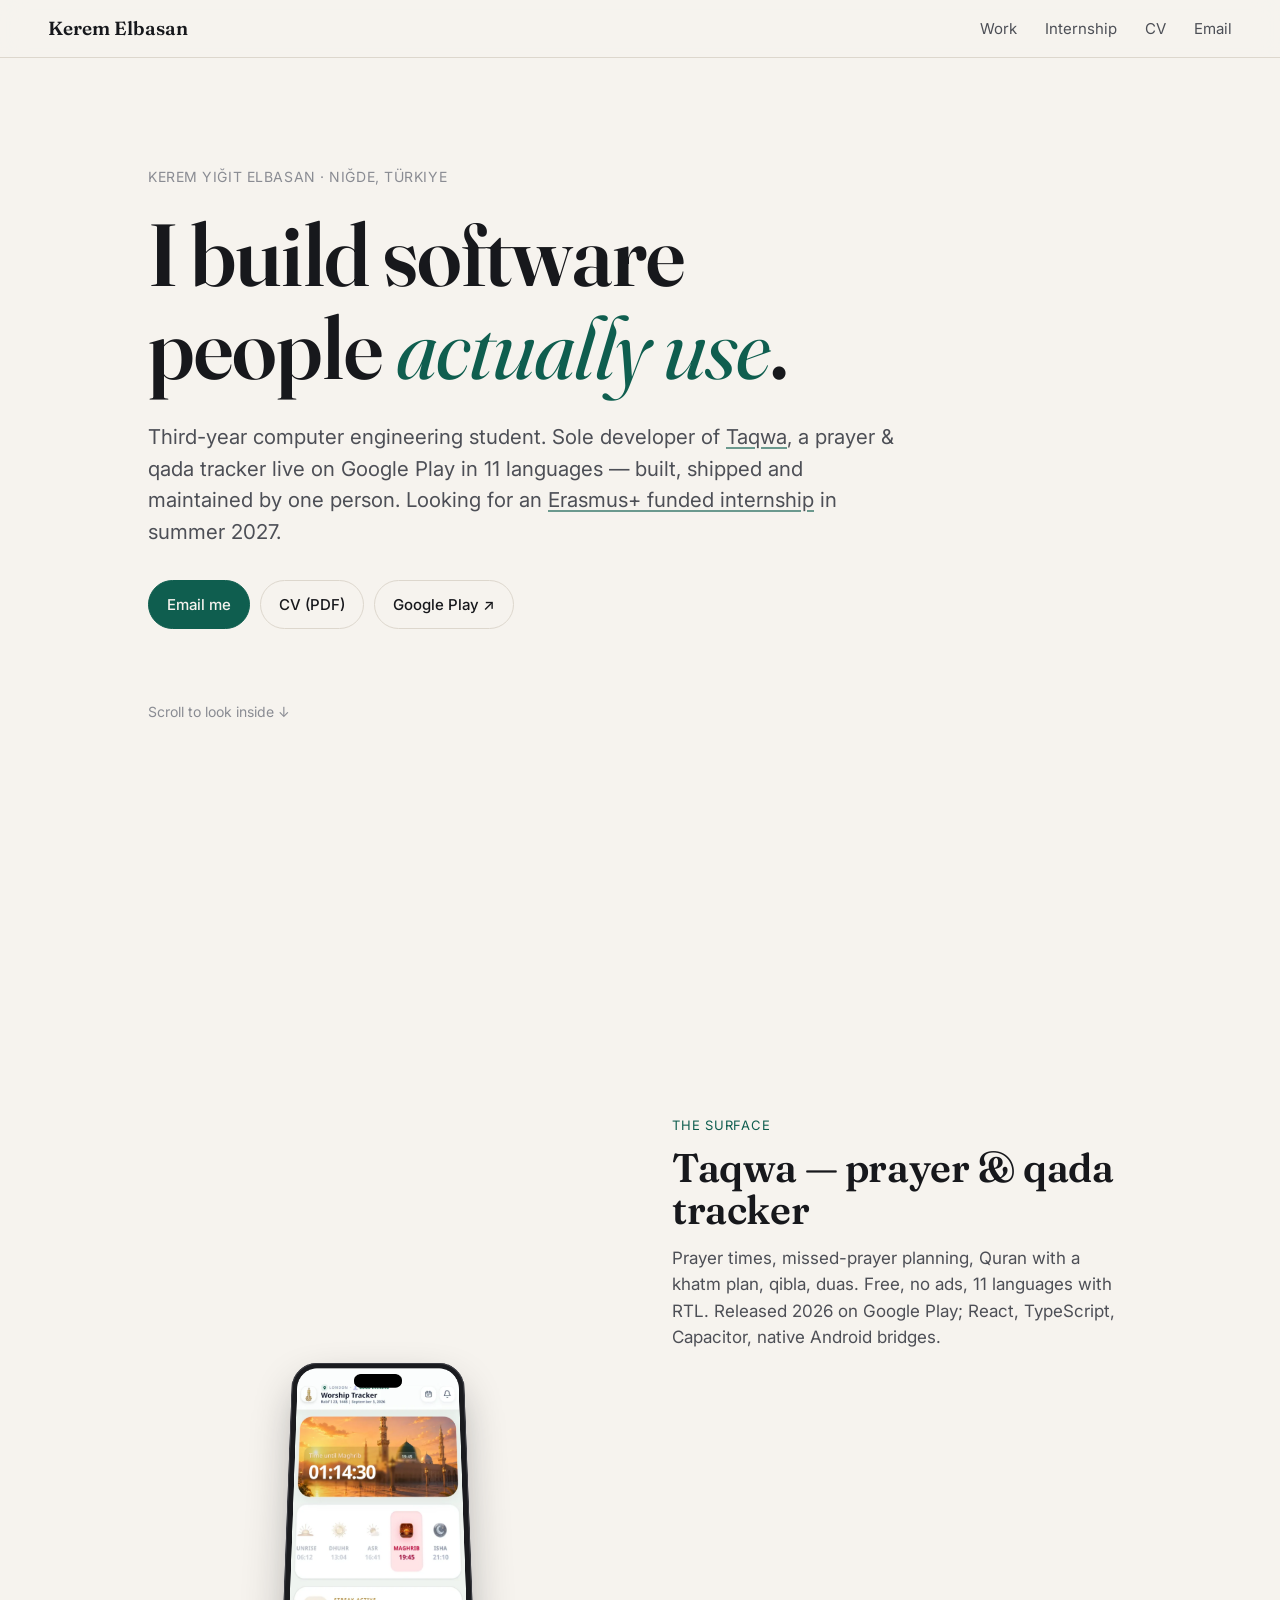
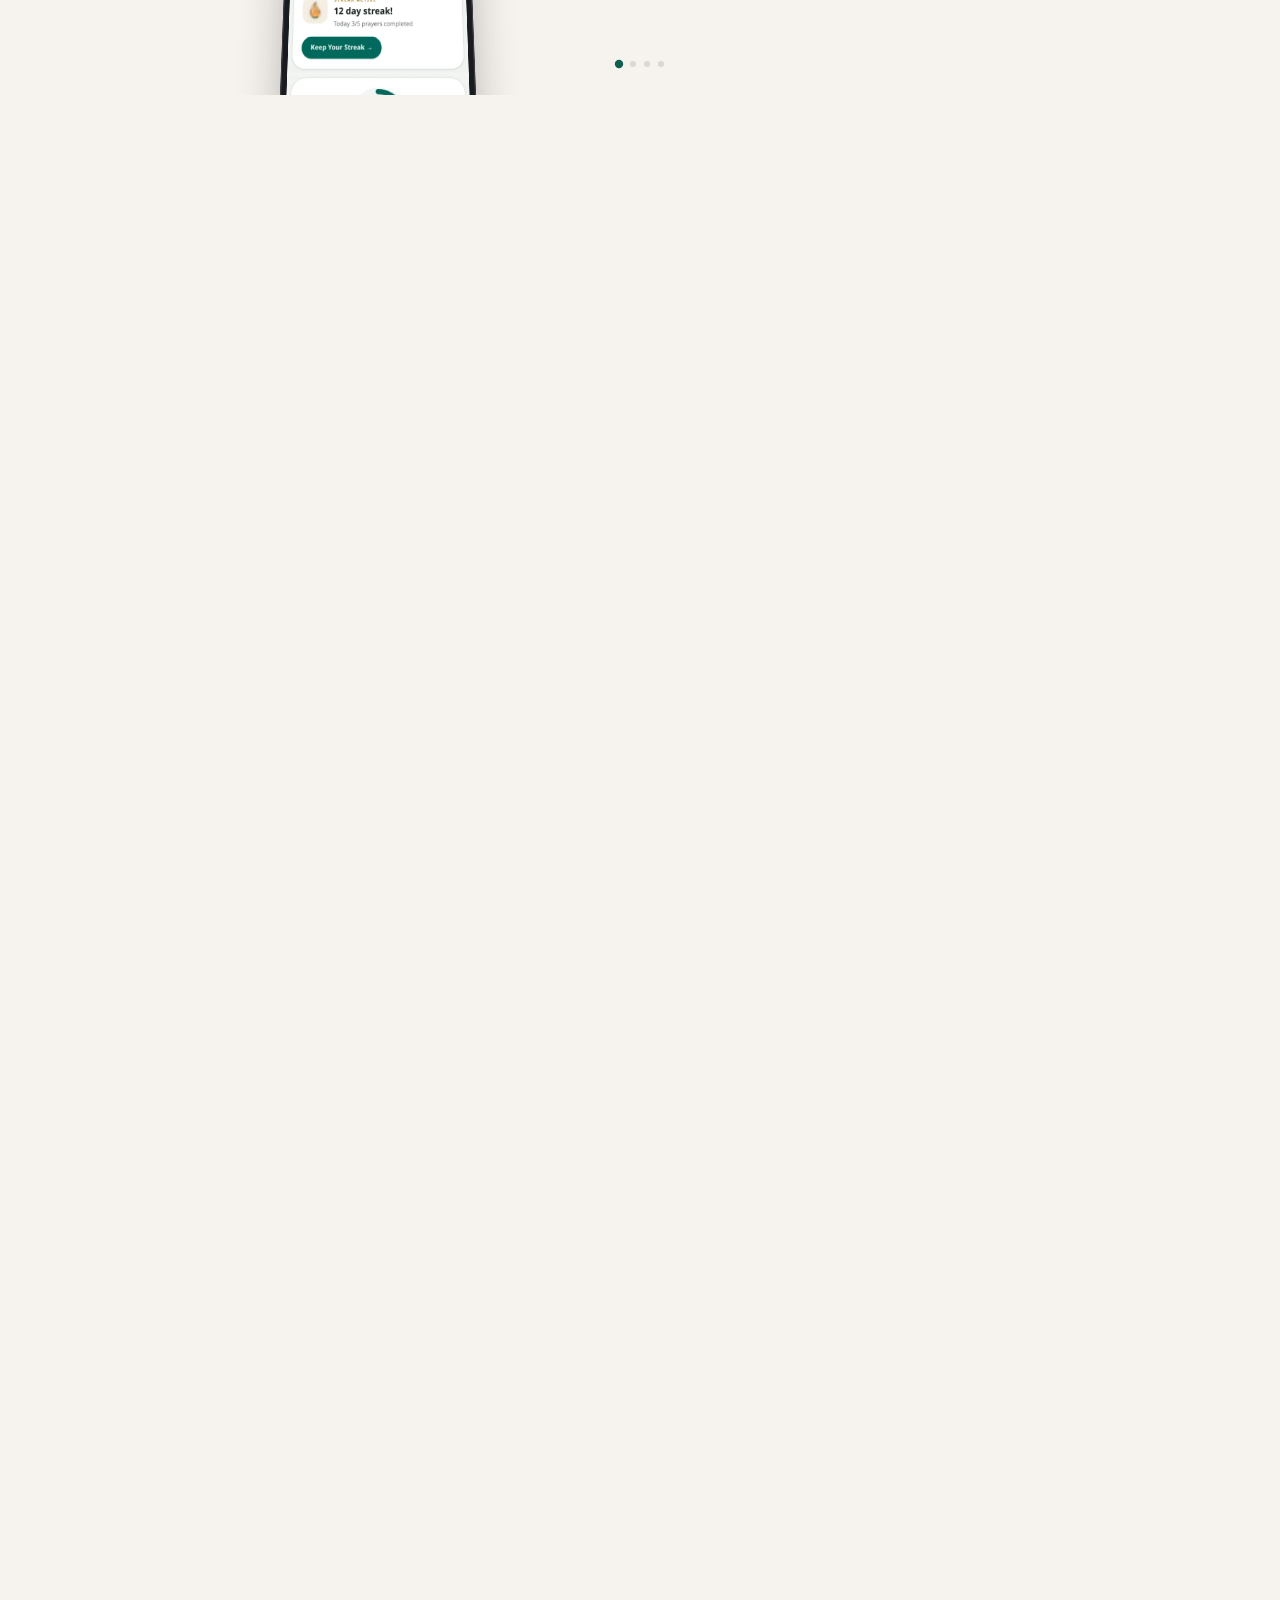
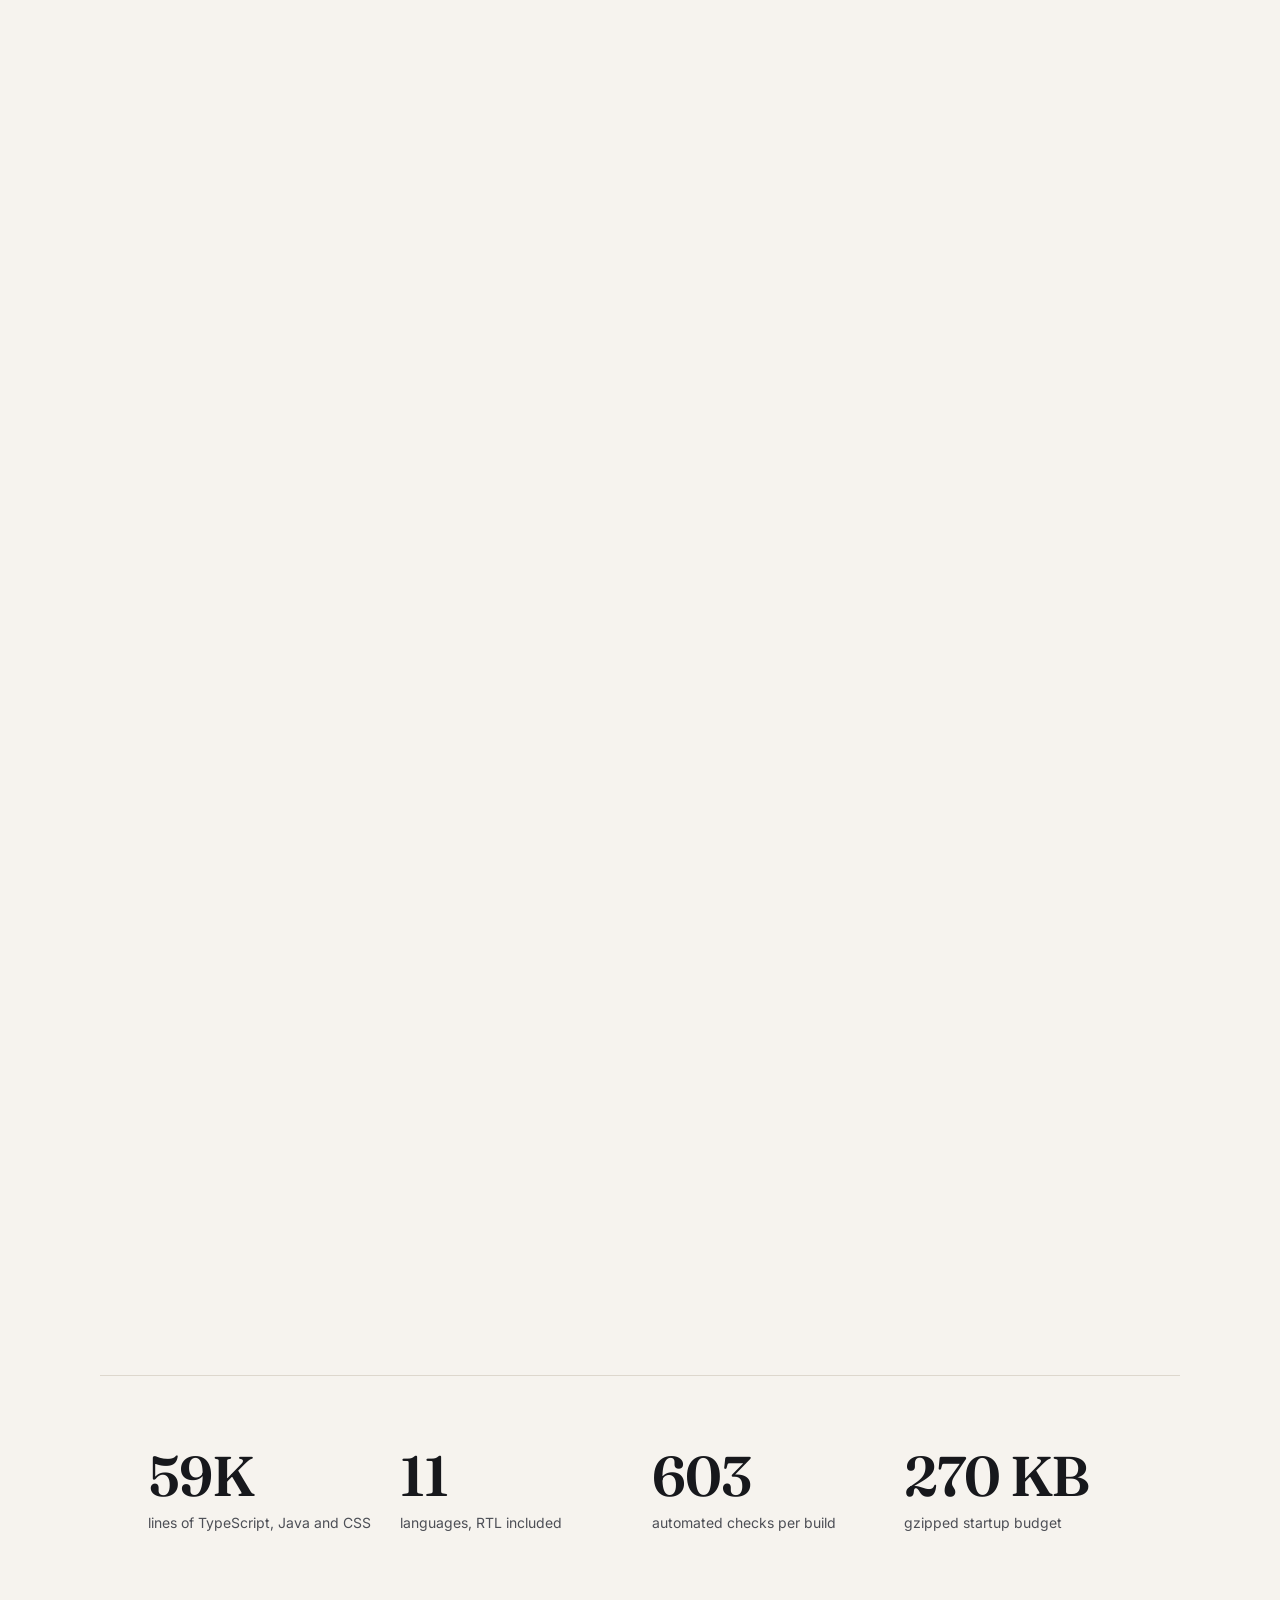
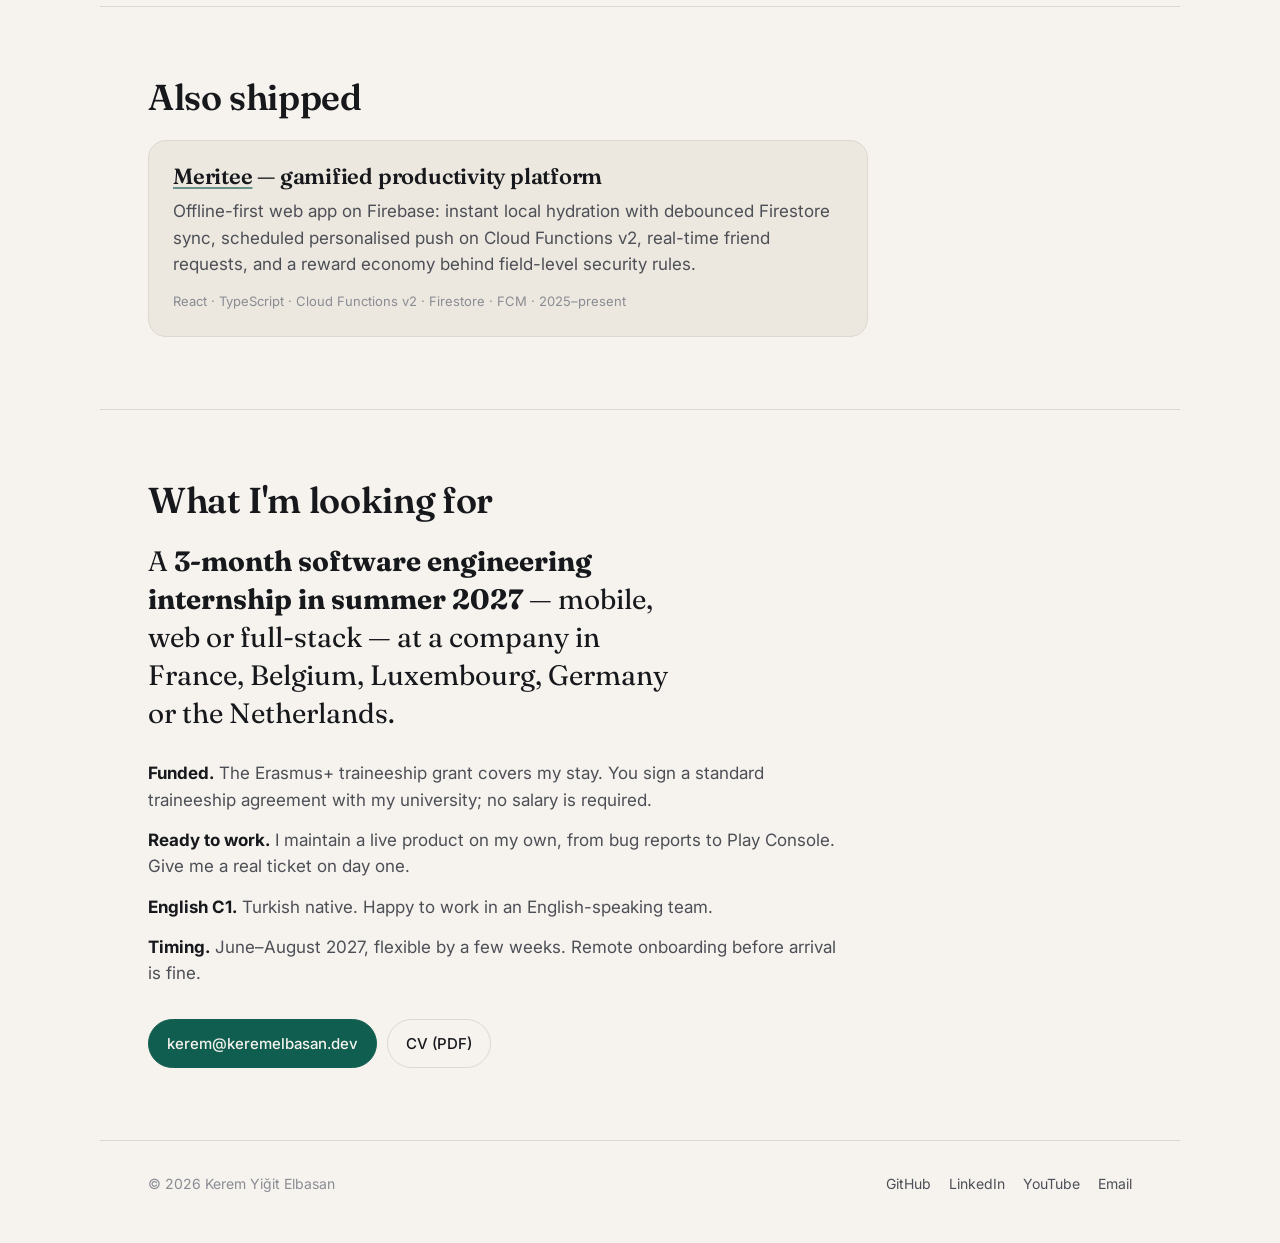
==== index.html @ 273012a2 "v1: hero, scroll story with Taqwa screens, facts, internship section Co-Authored-By: Claude Opus 5 <" ====
<!doctype html>
<html lang="en" class="no-js">
<head>
<meta charset="utf-8">
<meta name="viewport" content="width=device-width, initial-scale=1">
<title>Kerem Elbasan</title>
<meta name="description" content="Kerem Yiğit Elbasan — computer engineering student who ships production software. Sole developer of Taqwa (Google Play, 11 languages). Looking for an Erasmus+ funded software internship, summer 2027.">
<meta property="og:title" content="Kerem Elbasan — I build software people actually use">
<meta property="og:description" content="Sole developer of Taqwa, a prayer & qada tracker live on Google Play in 11 languages. Looking for an Erasmus+ funded internship, summer 2027.">
<meta property="og:type" content="website">
<meta property="og:url" content="https://keremelbasan.dev/">
<meta name="theme-color" content="#f6f3ee" media="(prefers-color-scheme: light)">
<meta name="theme-color" content="#131417" media="(prefers-color-scheme: dark)">
<link rel="icon" href="data:image/svg+xml,%3Csvg xmlns='http://www.w3.org/2000/svg' viewBox='0 0 64 64'%3E%3Crect width='64' height='64' rx='14' fill='%230f5e4f'/%3E%3Ctext x='32' y='43' font-family='Georgia,serif' font-size='34' text-anchor='middle' fill='%23f6f3ee'%3EK%3C/text%3E%3C/svg%3E">
<link rel="preconnect" href="https://fonts.googleapis.com">
<link rel="preconnect" href="https://fonts.gstatic.com" crossorigin>
<link href="https://fonts.googleapis.com/css2?family=Fraunces:ital,opsz,wght@0,9..144,400;0,9..144,600;1,9..144,400&family=Inter:wght@400;500;600&display=swap" rel="stylesheet">
<link rel="stylesheet" href="style.css">
<script>document.documentElement.classList.replace('no-js','js')</script>
</head>
<body>

<header class="nav">
  <a class="nav-name" href="#top">Kerem Elbasan</a>
  <nav class="nav-links">
    <a href="#work">Work</a>
    <a href="#internship">Internship</a>
    <a href="assets/Kerem-Elbasan-CV.pdf">CV</a>
    <a href="mailto:kerem@keremelbasan.dev">Email</a>
  </nav>
</header>

<main id="top">

<section class="hero">
  <p class="eyebrow">Kerem Yiğit Elbasan · Niğde, Türkiye</p>
  <h1>I build software<br>people <em>actually use</em>.</h1>
  <p class="lede">
    Third-year computer engineering student. Sole developer of <a href="https://play.google.com/store/apps/details?id=com.taqwastudio.takva">Taqwa</a>,
    a prayer &amp; qada tracker live on Google Play in 11 languages — built, shipped and maintained by one person.
    Looking for an <a href="#internship">Erasmus+ funded internship</a> in summer 2027.
  </p>
  <div class="cta">
    <a class="btn btn-primary" href="mailto:kerem@keremelbasan.dev">Email me</a>
    <a class="btn" href="assets/Kerem-Elbasan-CV.pdf">CV (PDF)</a>
    <a class="btn" href="https://play.google.com/store/apps/details?id=com.taqwastudio.takva">Google Play ↗</a>
  </div>
  <p class="scroll-hint" aria-hidden="true">Scroll to look inside ↓</p>
</section>

<!-- Scroll story: the phone scales in, then each scroll step swaps the screen and reveals what's underneath. -->
<section class="story" id="work" aria-label="Taqwa, and what's underneath it">
  <div class="story-sticky">
    <div class="story-grid">

      <div class="phone-wrap">
        <div class="phone" id="phone">
          <div class="phone-screen">
            <img class="screen is-active" src="assets/home.webp" alt="Taqwa home screen: countdown to Maghrib, today's prayers, 12-day streak" width="618" height="1338" data-step="0">
            <img class="screen" src="assets/notifications.webp" alt="Notification settings: per-prayer alert sounds and offsets" width="618" height="1338" loading="lazy" data-step="1">
            <img class="screen" src="assets/qada.webp" alt="Qada debt tracker: missed prayers per prayer time, mark done" width="618" height="1338" loading="lazy" data-step="2">
            <img class="screen" src="assets/quran.webp" alt="Quran reader with a khatm plan at 23%" width="618" height="1338" loading="lazy" data-step="3">
          </div>
          <div class="phone-island" aria-hidden="true"></div>
        </div>
      </div>

      <ol class="captions" id="captions">
        <li class="caption is-active" data-step="0">
          <span class="caption-kicker">The surface</span>
          <h2>Taqwa — prayer &amp; qada tracker</h2>
          <p>Prayer times, missed-prayer planning, Quran with a khatm plan, qibla, duas. Free, no ads, 11 languages with RTL. Released 2026 on Google Play; React, TypeScript, Capacitor, native Android bridges.</p>
        </li>
        <li class="caption" data-step="1">
          <span class="caption-kicker">Underneath · notifications</span>
          <h2>Alerts that survive the OS</h2>
          <p>Prayer times are computed 14 days ahead, schedules are deduplicated and the OS queue is verified on every launch. Handles revoked exact-alarm permission on Android and notification quotas on iOS. Home-screen widget via a Java bridge Capacitor doesn't provide.</p>
        </li>
        <li class="caption" data-step="2">
          <span class="caption-kicker">Underneath · data</span>
          <h2>Offline first, account optional</h2>
          <p>Everything works with no account and no connection: times, tracking, Quran text, language packs. Sign in and Firebase backs it up; don't, and it never leaves the device.</p>
        </li>
        <li class="caption" data-step="3">
          <span class="caption-kicker">Underneath · release</span>
          <h2>A pipeline before a feature</h2>
          <p>603 automated checks, Playwright E2E and visual tests, Firebase emulator security-rule tests, and a 270 KB gzipped startup budget the build fails on. One-tap in-app bug reporting so users tell me before the store does.</p>
        </li>
      </ol>

    </div>
  </div>
</section>

<section class="numbers" aria-label="Facts">
  <div class="num"><strong>59K</strong><span>lines of TypeScript, Java and CSS</span></div>
  <div class="num"><strong>11</strong><span>languages, RTL included</span></div>
  <div class="num"><strong>603</strong><span>automated checks per build</span></div>
  <div class="num"><strong>270 KB</strong><span>gzipped startup budget</span></div>
</section>

<section class="also">
  <h2 class="section-title">Also shipped</h2>
  <article class="card">
    <h3><a href="https://merite-app.web.app">Meritee</a> — gamified productivity platform</h3>
    <p>Offline-first web app on Firebase: instant local hydration with debounced Firestore sync, scheduled personalised push on Cloud Functions v2, real-time friend requests, and a reward economy behind field-level security rules.</p>
    <p class="meta">React · TypeScript · Cloud Functions v2 · Firestore · FCM · 2025–present</p>
  </article>
</section>

<section class="internship" id="internship">
  <h2 class="section-title">What I'm looking for</h2>
  <p class="big">
    A <strong>3-month software engineering internship in summer 2027</strong> — mobile, web or full-stack — at a company in
    France, Belgium, Luxembourg, Germany or the Netherlands.
  </p>
  <ul class="facts">
    <li><strong>Funded.</strong> The Erasmus+ traineeship grant covers my stay. You sign a standard traineeship agreement with my university; no salary is required.</li>
    <li><strong>Ready to work.</strong> I maintain a live product on my own, from bug reports to Play Console. Give me a real ticket on day one.</li>
    <li><strong>English C1.</strong> Turkish native. Happy to work in an English-speaking team.</li>
    <li><strong>Timing.</strong> June–August 2027, flexible by a few weeks. Remote onboarding before arrival is fine.</li>
  </ul>
  <div class="cta">
    <a class="btn btn-primary" href="mailto:kerem@keremelbasan.dev?subject=Internship%202027">kerem@keremelbasan.dev</a>
    <a class="btn" href="assets/Kerem-Elbasan-CV.pdf">CV (PDF)</a>
  </div>
</section>

</main>

<footer class="foot">
  <span>© 2026 Kerem Yiğit Elbasan</span>
  <nav>
    <a href="https://github.com/nydeilith">GitHub</a>
    <a href="https://www.linkedin.com/in/key51">LinkedIn</a>
    <a href="https://www.youtube.com/@TaqwaPrayer">YouTube</a>
    <a href="mailto:kerem@keremelbasan.dev">Email</a>
  </nav>
</footer>

<script src="main.js" defer></script>
</body>
</html>
---- style.css ----
:root {
  --bg: #f6f3ee;
  --bg-2: #ece7df;
  --ink: #17181c;
  --ink-2: #4d4f56;
  --ink-3: #8a8c93;
  --line: #ddd7cd;
  --accent: #0f5e4f;
  --accent-ink: #f6f3ee;
  --phone: #1a1b1f;
  --phone-edge: #3a3b41;
  --shadow: 0 30px 80px -20px rgba(20, 20, 25, .45);
  --serif: "Fraunces", Georgia, "Times New Roman", serif;
  --sans: "Inter", system-ui, -apple-system, "Segoe UI", sans-serif;
  --max: 1080px;
  --gutter: clamp(16px, 4vw, 48px);
  color-scheme: light;
}
@media (prefers-color-scheme: dark) {
  :root:not([data-theme="light"]) {
    --bg: #131417; --bg-2: #1b1c21; --ink: #ecebe6; --ink-2: #b4b3ad; --ink-3: #7c7b78;
    --line: #2a2b31; --accent: #4fb39b; --accent-ink: #0f1512; --phone: #08090b; --phone-edge: #2a2b31;
    --shadow: 0 30px 80px -20px rgba(0, 0, 0, .8);
    color-scheme: dark;
  }
}
:root[data-theme="dark"] {
  --bg: #131417; --bg-2: #1b1c21; --ink: #ecebe6; --ink-2: #b4b3ad; --ink-3: #7c7b78;
  --line: #2a2b31; --accent: #4fb39b; --accent-ink: #0f1512; --phone: #08090b; --phone-edge: #2a2b31;
  --shadow: 0 30px 80px -20px rgba(0, 0, 0, .8);
  color-scheme: dark;
}

* { box-sizing: border-box; }
html { scroll-behavior: smooth; -webkit-text-size-adjust: 100%; }
body {
  margin: 0; background: var(--bg); color: var(--ink);
  font-family: var(--sans); font-size: 17px; line-height: 1.55;
  -webkit-font-smoothing: antialiased;
}
a { color: inherit; text-decoration-color: color-mix(in srgb, var(--accent) 60%, transparent); text-underline-offset: 3px; }
a:hover { color: var(--accent); }
h1, h2, h3 { font-family: var(--serif); font-weight: 600; letter-spacing: -0.01em; line-height: 1.05; margin: 0; }
h1 em { font-style: italic; font-weight: 400; color: var(--accent); }
p { margin: 0; }

/* ---------- nav ---------- */
.nav {
  position: sticky; top: 0; z-index: 10;
  display: flex; justify-content: space-between; align-items: center; gap: 16px;
  padding: 14px var(--gutter);
  background: color-mix(in srgb, var(--bg) 82%, transparent);
  backdrop-filter: blur(12px); -webkit-backdrop-filter: blur(12px);
  border-bottom: 1px solid var(--line);
}
.nav-name { font-family: var(--serif); font-weight: 600; font-size: 19px; text-decoration: none; white-space: nowrap; }
.nav-links { display: flex; gap: clamp(14px, 3vw, 28px); font-size: 15px; }
.nav-links a { text-decoration: none; color: var(--ink-2); }
.nav-links a:hover { color: var(--accent); }

/* ---------- hero ---------- */
.hero {
  max-width: var(--max); margin: 0 auto;
  padding: clamp(64px, 12vh, 140px) var(--gutter) clamp(40px, 8vh, 80px);
}
.eyebrow { font-size: 14px; letter-spacing: .04em; text-transform: uppercase; color: var(--ink-3); margin-bottom: 20px; }
.hero h1 { font-size: clamp(40px, 7.5vw, 88px); max-width: 14ch; }
.lede { max-width: 58ch; font-size: clamp(17px, 1.6vw, 21px); color: var(--ink-2); margin-top: 28px; }
.cta { display: flex; flex-wrap: wrap; gap: 10px; margin-top: 32px; }
.btn {
  display: inline-block; padding: 12px 18px; border-radius: 999px; border: 1px solid var(--line);
  text-decoration: none; font-weight: 500; font-size: 15px; background: var(--bg);
  transition: transform .15s ease, border-color .15s ease;
}
.btn:hover { transform: translateY(-1px); border-color: var(--accent); color: var(--ink); }
.btn-primary { background: var(--accent); color: var(--accent-ink); border-color: var(--accent); }
.btn-primary:hover { color: var(--accent-ink); filter: brightness(1.08); }
.scroll-hint { margin-top: clamp(40px, 8vh, 72px); font-size: 14px; color: var(--ink-3); }

/* ---------- scroll story ---------- */
.story { position: relative; }
.js .story { height: 420vh; }
.story-sticky { position: sticky; top: 0; min-height: 100vh; min-height: 100svh; display: flex; align-items: center; overflow: hidden; }
.story-grid {
  width: 100%; max-width: var(--max); margin: 0 auto; padding: 0 var(--gutter);
  display: grid; grid-template-columns: minmax(0, 1fr) minmax(0, 1fr); align-items: center; gap: clamp(24px, 5vw, 72px);
}
.phone-wrap { display: flex; justify-content: center; perspective: 1400px; }
.phone {
  position: relative; width: min(300px, 62vw); aspect-ratio: 618 / 1338;
  background: var(--phone); border-radius: 44px; padding: 10px;
  box-shadow: var(--shadow), inset 0 0 0 2px var(--phone-edge);
  transform-origin: center center; will-change: transform;
}
.js .phone { transform: translateY(35vh) scale(.62) rotateX(22deg); }
.phone-screen { position: relative; width: 100%; height: 100%; border-radius: 34px; overflow: hidden; background: #f4f6f5; }
.screen { position: absolute; inset: 0; width: 100%; height: 100%; object-fit: cover; opacity: 0; transition: opacity .45s ease; }
.screen.is-active { opacity: 1; }
.phone-island { position: absolute; top: 20px; left: 50%; width: 84px; height: 24px; transform: translateX(-50%); background: #000; border-radius: 999px; }

.captions { list-style: none; margin: 0; padding: 0; position: relative; min-height: 260px; }
.caption { position: absolute; inset: 0; opacity: 0; transform: translateY(18px); transition: opacity .45s ease, transform .45s ease; pointer-events: none; }
.caption.is-active { opacity: 1; transform: none; pointer-events: auto; }
.caption-kicker { display: block; font-size: 13px; letter-spacing: .06em; text-transform: uppercase; color: var(--accent); margin-bottom: 12px; }
.caption h2 { font-size: clamp(26px, 3.4vw, 40px); margin-bottom: 14px; }
.caption p { color: var(--ink-2); max-width: 44ch; }
.js .captions { opacity: 0; transition: opacity .4s ease; }
.js .story.is-in .captions { opacity: 1; }

/* progress dots */
.story-dots { position: absolute; left: 50%; bottom: 28px; transform: translateX(-50%); display: flex; gap: 8px; }
.story-dots i { width: 6px; height: 6px; border-radius: 50%; background: var(--line); transition: background .3s, transform .3s; }
.story-dots i.is-active { background: var(--accent); transform: scale(1.4); }

/* no-JS / reduced-motion fallback: stack everything, no pinning */
.no-js .story-sticky, .reduce-motion .story-sticky { position: static; min-height: 0; overflow: visible; padding: 48px 0; }
.no-js .story, .reduce-motion .story { height: auto; }
.no-js .phone, .reduce-motion .phone { transform: none !important; }
.no-js .captions, .reduce-motion .captions { opacity: 1 !important; min-height: 0; display: grid; gap: 40px; }
.no-js .caption, .reduce-motion .caption { position: static; opacity: 1; transform: none; pointer-events: auto; }
.no-js .screen, .reduce-motion .screen { transition: none; }

@media (max-width: 760px) {
  .nav-links a[href="#internship"] { display: none; }
  .story-grid { grid-template-columns: 1fr; gap: 20px; align-content: center; }
  .phone { width: min(200px, 48vw); border-radius: 30px; padding: 7px; }
  .phone-screen { border-radius: 24px; }
  .phone-island { width: 54px; height: 16px; top: 13px; }
  .js .phone { transform: translateY(30vh) scale(.7) rotateX(18deg); }
  .captions { min-height: 220px; text-align: center; }
  .caption p { margin: 0 auto; }
  .story-dots { bottom: 16px; }
}

/* ---------- numbers ---------- */
.numbers {
  max-width: var(--max); margin: 0 auto; padding: clamp(40px, 8vh, 96px) var(--gutter);
  display: grid; grid-template-columns: repeat(4, 1fr); gap: 24px;
  border-top: 1px solid var(--line);
}
.num strong { display: block; font-family: var(--serif); font-weight: 600; font-size: clamp(34px, 4.5vw, 56px); line-height: 1; letter-spacing: -0.02em; }
.num span { display: block; margin-top: 8px; font-size: 14px; color: var(--ink-2); }
@media (max-width: 760px) { .numbers { grid-template-columns: 1fr 1fr; } }

/* ---------- also / internship ---------- */
.section-title { font-size: clamp(26px, 3.2vw, 36px); margin-bottom: 24px; }
.also, .internship { max-width: var(--max); margin: 0 auto; padding: clamp(40px, 8vh, 96px) var(--gutter); border-top: 1px solid var(--line); }
.card { padding: 24px; border: 1px solid var(--line); border-radius: 18px; background: var(--bg-2); max-width: 720px; }
.card h3 { font-size: 22px; margin-bottom: 10px; }
.card p { color: var(--ink-2); }
.card .meta { margin-top: 14px; font-size: 13px; color: var(--ink-3); }

.internship .big { font-size: clamp(20px, 2.4vw, 28px); line-height: 1.35; max-width: 30ch; font-family: var(--serif); font-weight: 400; }
.facts { list-style: none; padding: 0; margin: 28px 0 0; display: grid; gap: 14px; max-width: 64ch; color: var(--ink-2); }
.facts strong { color: var(--ink); }

/* ---------- footer ---------- */
.foot {
  max-width: var(--max); margin: 0 auto; padding: 32px var(--gutter) 48px;
  display: flex; flex-wrap: wrap; justify-content: space-between; gap: 12px 24px;
  font-size: 14px; color: var(--ink-3); border-top: 1px solid var(--line);
}
.foot nav { display: flex; gap: 18px; }
.foot a { text-decoration: none; color: var(--ink-2); }
.foot a:hover { color: var(--accent); }

@media (prefers-reduced-motion: reduce) {
  html { scroll-behavior: auto; }
  .btn { transition: none; }
}
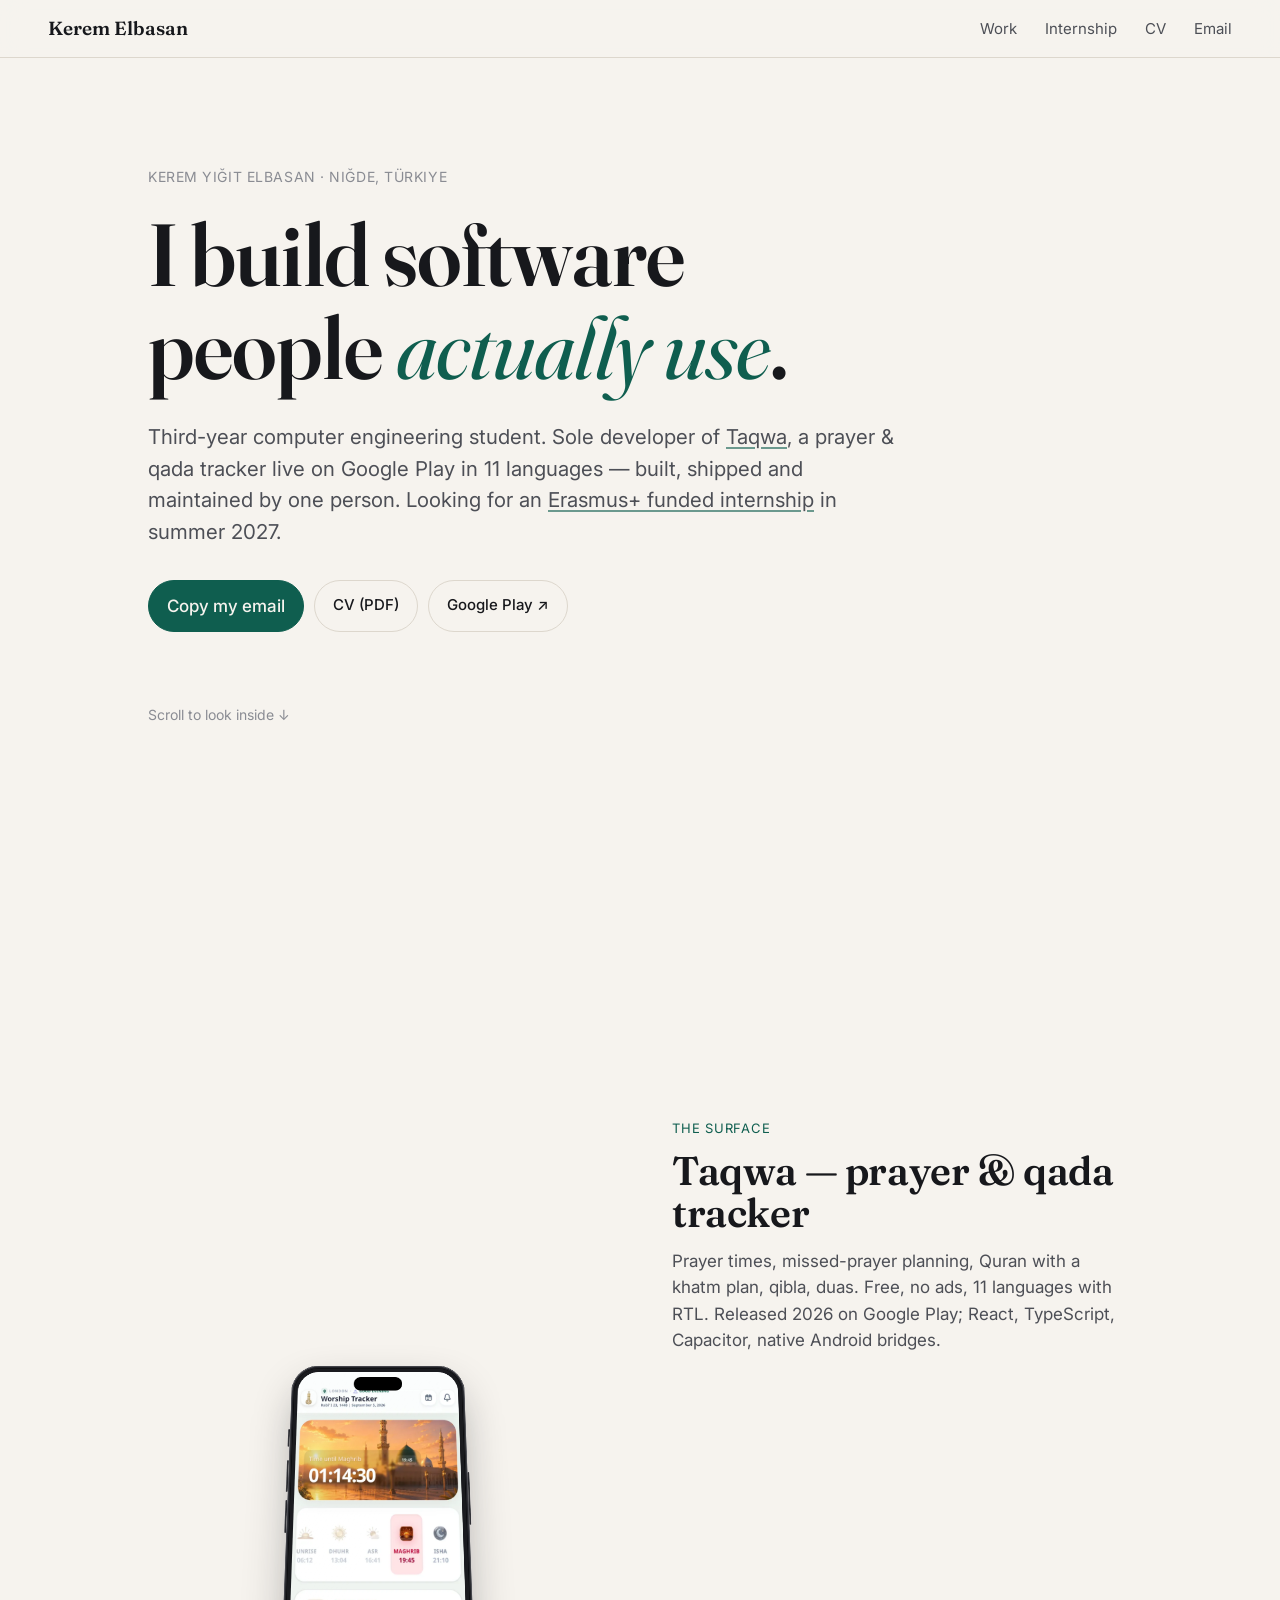
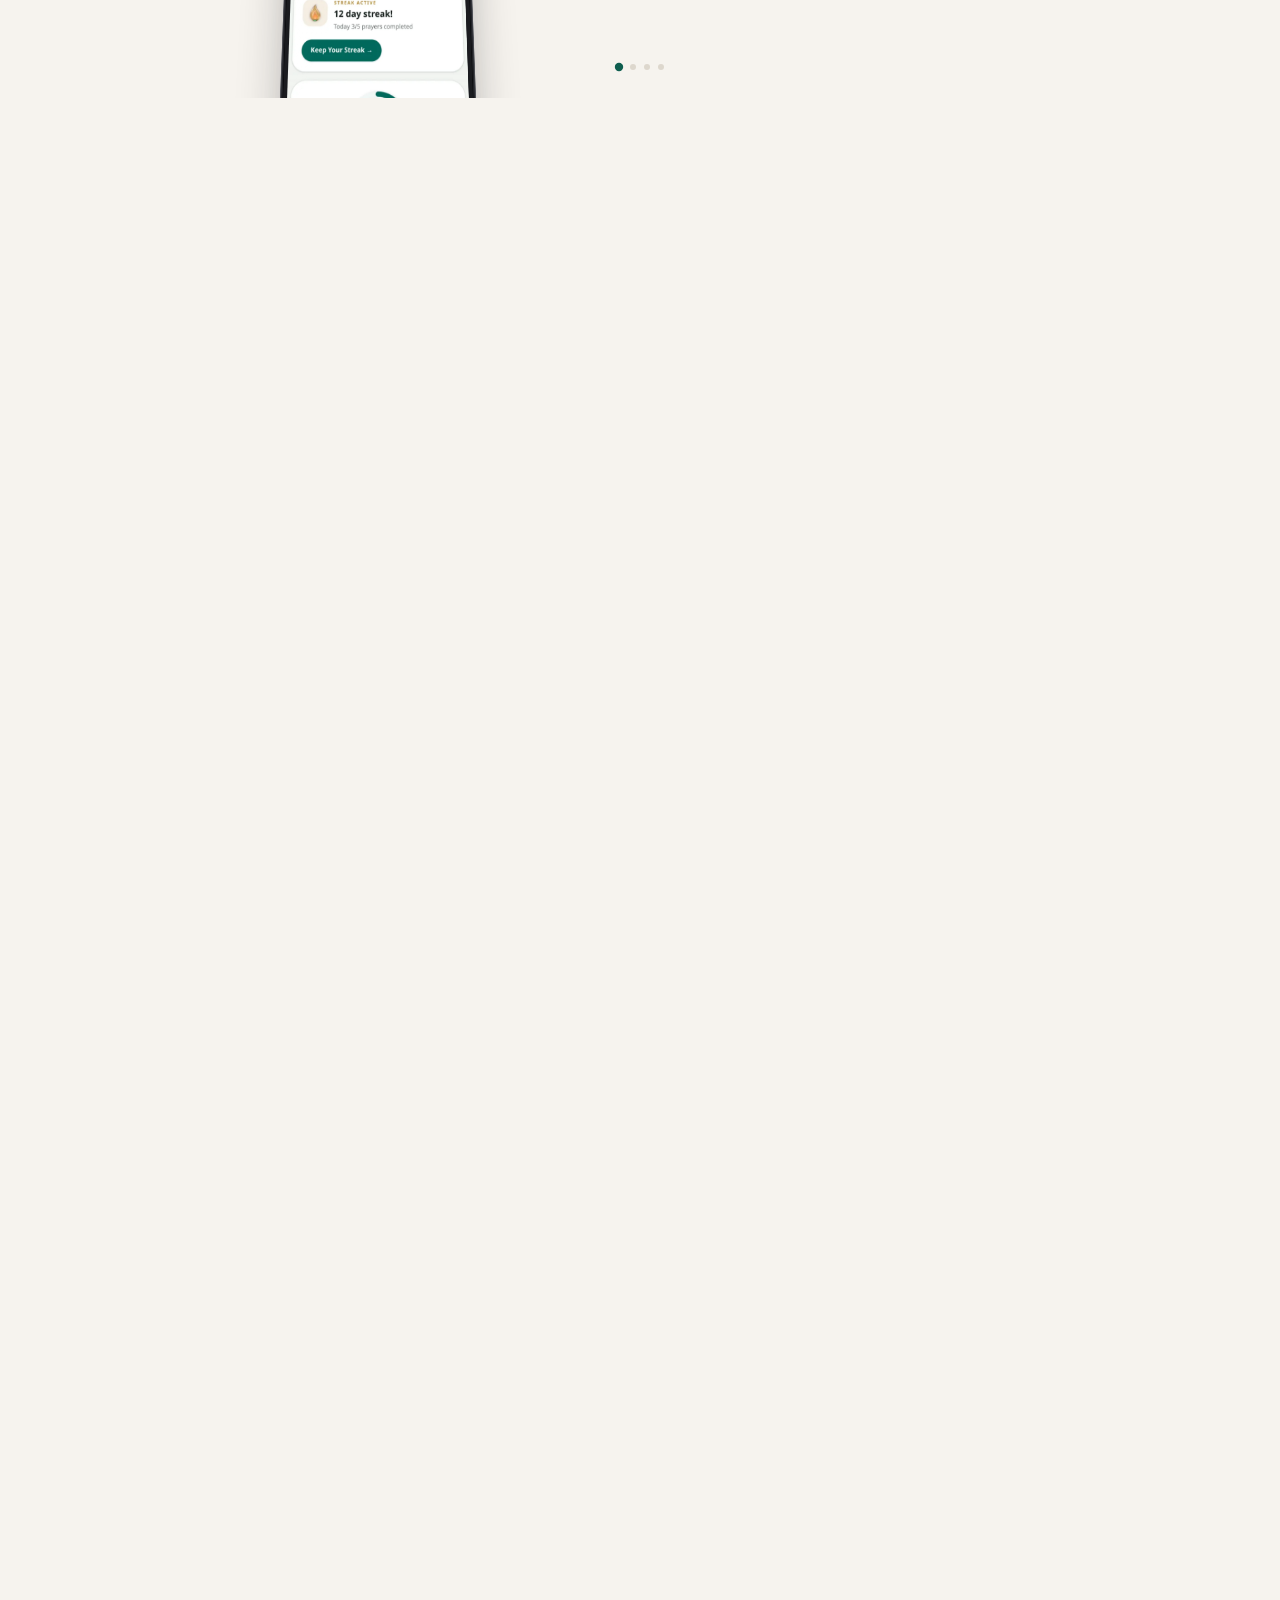
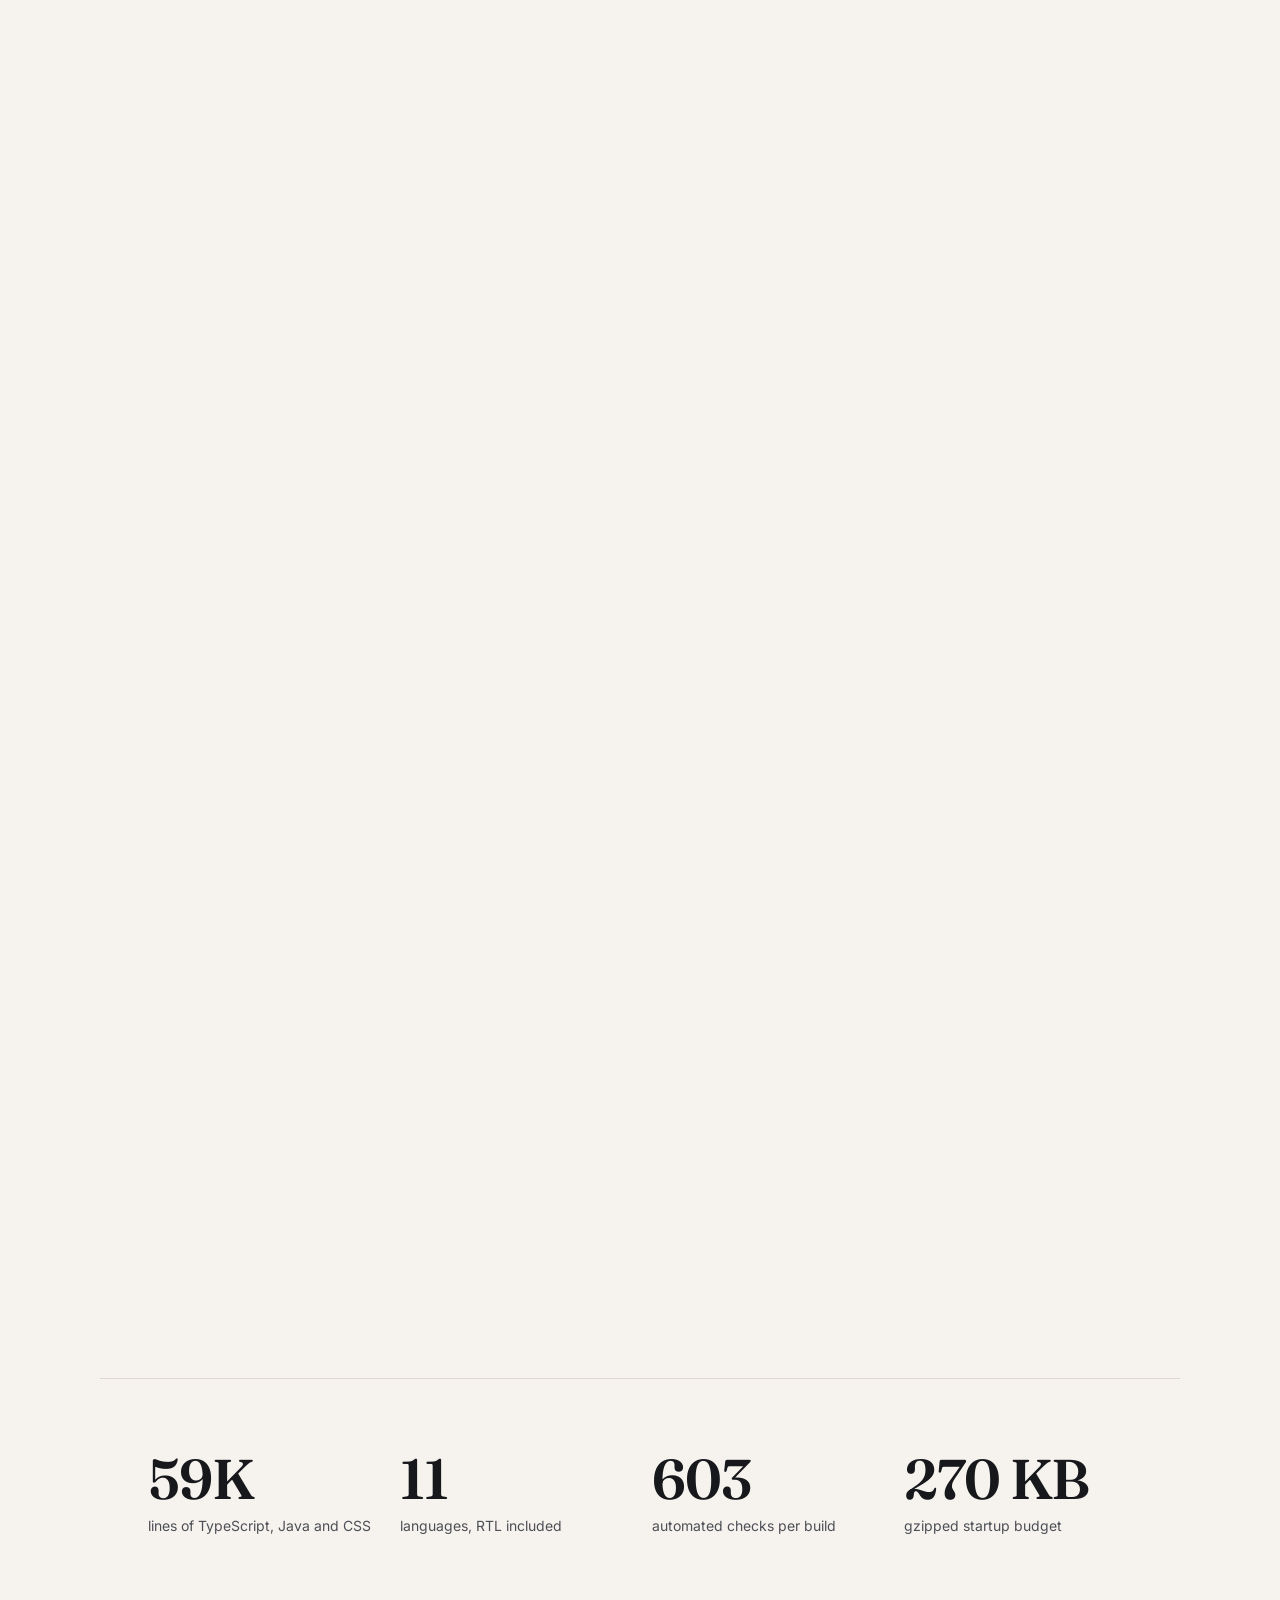
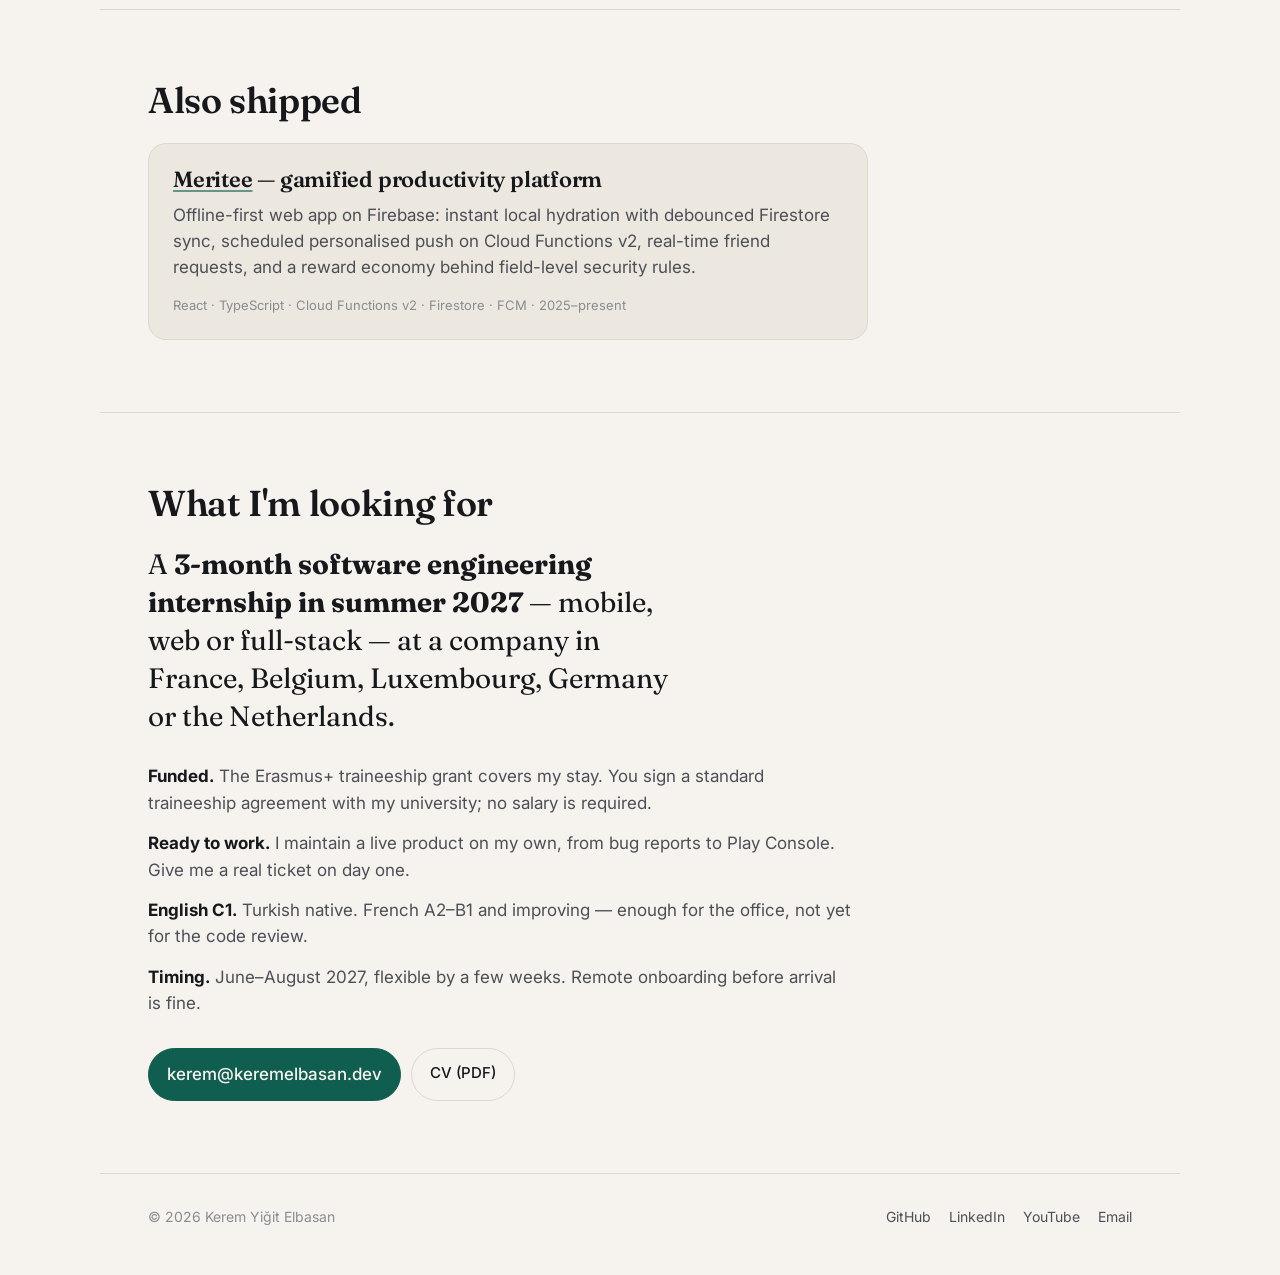
==== commit adbee36d: "Feedback round 1: light default, realistic phone, sliding screen strip, copy-email, French line, Mer" ====
--- a/index.html
+++ b/index.html
@@ -1,5 +1,5 @@
 <!doctype html>
-<html lang="en" class="no-js">
+<html lang="en" class="no-js" data-theme="light">
 <head>
 <meta charset="utf-8">
 <meta name="viewport" content="width=device-width, initial-scale=1">
@@ -41,7 +41,7 @@
     Looking for an <a href="#internship">Erasmus+ funded internship</a> in summer 2027.
   </p>
   <div class="cta">
-    <a class="btn btn-primary" href="mailto:kerem@keremelbasan.dev">Email me</a>
+    <button class="btn btn-primary js-copy" type="button" data-copy="kerem@keremelbasan.dev">Copy my email</button>
     <a class="btn" href="assets/Kerem-Elbasan-CV.pdf">CV (PDF)</a>
     <a class="btn" href="https://play.google.com/store/apps/details?id=com.taqwastudio.takva">Google Play ↗</a>
   </div>
@@ -56,12 +56,19 @@
       <div class="phone-wrap">
         <div class="phone" id="phone">
           <div class="phone-screen">
-            <img class="screen is-active" src="assets/home.webp" alt="Taqwa home screen: countdown to Maghrib, today's prayers, 12-day streak" width="618" height="1338" data-step="0">
-            <img class="screen" src="assets/notifications.webp" alt="Notification settings: per-prayer alert sounds and offsets" width="618" height="1338" loading="lazy" data-step="1">
-            <img class="screen" src="assets/qada.webp" alt="Qada debt tracker: missed prayers per prayer time, mark done" width="618" height="1338" loading="lazy" data-step="2">
-            <img class="screen" src="assets/quran.webp" alt="Quran reader with a khatm plan at 23%" width="618" height="1338" loading="lazy" data-step="3">
+            <div class="screen-strip" id="strip">
+              <img class="screen" src="assets/home.webp" alt="Taqwa home screen: countdown to Maghrib, today's prayers, 12-day streak" width="618" height="1338">
+              <img class="screen" src="assets/notifications.webp" alt="Notification settings: per-prayer alert sounds and offsets" width="618" height="1338">
+              <img class="screen" src="assets/qada.webp" alt="Qada debt tracker: missed prayers per prayer time, mark done" width="618" height="1338">
+              <img class="screen" src="assets/quran.webp" alt="Quran reader with a khatm plan at 23%" width="618" height="1338">
+            </div>
+            <div class="phone-glare" aria-hidden="true"></div>
           </div>
           <div class="phone-island" aria-hidden="true"></div>
+          <span class="phone-btn phone-btn-mute" aria-hidden="true"></span>
+          <span class="phone-btn phone-btn-vol1" aria-hidden="true"></span>
+          <span class="phone-btn phone-btn-vol2" aria-hidden="true"></span>
+          <span class="phone-btn phone-btn-power" aria-hidden="true"></span>
         </div>
       </div>
 
@@ -105,6 +112,12 @@
     <h3><a href="https://merite-app.web.app">Meritee</a> — gamified productivity platform</h3>
     <p>Offline-first web app on Firebase: instant local hydration with debounced Firestore sync, scheduled personalised push on Cloud Functions v2, real-time friend requests, and a reward economy behind field-level security rules.</p>
     <p class="meta">React · TypeScript · Cloud Functions v2 · Firestore · FCM · 2025–present</p>
+    <!-- TODO: Meritee screenshots from Kerem → assets/meritee-1.webp … then un-comment
+    <div class="gallery">
+      <figure class="browser"><div class="browser-bar"><i></i><i></i><i></i></div><img src="assets/meritee-1.webp" alt="" loading="lazy"></figure>
+      <figure class="browser"><div class="browser-bar"><i></i><i></i><i></i></div><img src="assets/meritee-2.webp" alt="" loading="lazy"></figure>
+    </div>
+    -->
   </article>
 </section>
 
@@ -117,11 +130,11 @@
   <ul class="facts">
     <li><strong>Funded.</strong> The Erasmus+ traineeship grant covers my stay. You sign a standard traineeship agreement with my university; no salary is required.</li>
     <li><strong>Ready to work.</strong> I maintain a live product on my own, from bug reports to Play Console. Give me a real ticket on day one.</li>
-    <li><strong>English C1.</strong> Turkish native. Happy to work in an English-speaking team.</li>
+    <li><strong>English C1.</strong> Turkish native. French A2–B1 and improving — enough for the office, not yet for the code review.</li>
     <li><strong>Timing.</strong> June–August 2027, flexible by a few weeks. Remote onboarding before arrival is fine.</li>
   </ul>
   <div class="cta">
-    <a class="btn btn-primary" href="mailto:kerem@keremelbasan.dev?subject=Internship%202027">kerem@keremelbasan.dev</a>
+    <button class="btn btn-primary js-copy" type="button" data-copy="kerem@keremelbasan.dev">kerem@keremelbasan.dev</button>
     <a class="btn" href="assets/Kerem-Elbasan-CV.pdf">CV (PDF)</a>
   </div>
 </section>
--- a/style.css
+++ b/style.css
@@ -15,14 +15,6 @@
   --max: 1080px;
   --gutter: clamp(16px, 4vw, 48px);
   color-scheme: light;
-}
-@media (prefers-color-scheme: dark) {
-  :root:not([data-theme="light"]) {
-    --bg: #131417; --bg-2: #1b1c21; --ink: #ecebe6; --ink-2: #b4b3ad; --ink-3: #7c7b78;
-    --line: #2a2b31; --accent: #4fb39b; --accent-ink: #0f1512; --phone: #08090b; --phone-edge: #2a2b31;
-    --shadow: 0 30px 80px -20px rgba(0, 0, 0, .8);
-    color-scheme: dark;
-  }
 }
 :root[data-theme="dark"] {
   --bg: #131417; --bg-2: #1b1c21; --ink: #ecebe6; --ink-2: #b4b3ad; --ink-3: #7c7b78;
@@ -88,18 +80,32 @@
 .phone-wrap { display: flex; justify-content: center; perspective: 1400px; }
 .phone {
   position: relative; width: min(300px, 62vw); aspect-ratio: 618 / 1338;
-  background: var(--phone); border-radius: 44px; padding: 10px;
-  box-shadow: var(--shadow), inset 0 0 0 2px var(--phone-edge);
+  background: var(--phone); border-radius: 46px; padding: 11px;
+  box-shadow:
+    var(--shadow),
+    inset 0 0 0 1.5px #55565c,
+    inset 0 0 0 4px #202126,
+    inset 0 0 0 5px #0c0d10;
   transform-origin: center center; will-change: transform;
+  transform-style: preserve-3d;
 }
+.phone-btn { position: absolute; width: 3px; background: linear-gradient(90deg, #3d3e44, #1c1d21); border-radius: 2px; }
+.phone-btn-mute  { left: -3px; top: 17%; height: 4.5%; }
+.phone-btn-vol1  { left: -3px; top: 25%; height: 8%; }
+.phone-btn-vol2  { left: -3px; top: 35%; height: 8%; }
+.phone-btn-power { right: -3px; top: 28%; height: 13%; background: linear-gradient(270deg, #3d3e44, #1c1d21); }
 .js .phone { transform: translateY(35vh) scale(.62) rotateX(22deg); }
-.phone-screen { position: relative; width: 100%; height: 100%; border-radius: 34px; overflow: hidden; background: #f4f6f5; }
-.screen { position: absolute; inset: 0; width: 100%; height: 100%; object-fit: cover; opacity: 0; transition: opacity .45s ease; }
-.screen.is-active { opacity: 1; }
+.phone-screen { position: relative; width: 100%; height: 100%; border-radius: 36px; overflow: hidden; background: #f4f6f5; }
+.screen-strip { position: absolute; inset: 0; will-change: transform; }
+.screen { position: absolute; left: 0; width: 100%; height: 100%; object-fit: cover; display: block; }
+.screen:nth-child(1) { top: 0; } .screen:nth-child(2) { top: 100%; } .screen:nth-child(3) { top: 200%; } .screen:nth-child(4) { top: 300%; }
+.phone-glare { position: absolute; inset: 0; pointer-events: none;
+  background: linear-gradient(115deg, rgba(255,255,255,.18) 0%, rgba(255,255,255,.05) 28%, rgba(255,255,255,0) 45%); }
 .phone-island { position: absolute; top: 20px; left: 50%; width: 84px; height: 24px; transform: translateX(-50%); background: #000; border-radius: 999px; }
 
 .captions { list-style: none; margin: 0; padding: 0; position: relative; min-height: 260px; }
-.caption { position: absolute; inset: 0; opacity: 0; transform: translateY(18px); transition: opacity .45s ease, transform .45s ease; pointer-events: none; }
+.caption { position: absolute; inset: 0; opacity: 0; transform: translateY(18px); transition: opacity .2s ease, transform .2s ease; pointer-events: none; }
+.caption.is-active { transition: opacity .45s ease .15s, transform .45s ease .15s; }
 .caption.is-active { opacity: 1; transform: none; pointer-events: auto; }
 .caption-kicker { display: block; font-size: 13px; letter-spacing: .06em; text-transform: uppercase; color: var(--accent); margin-bottom: 12px; }
 .caption h2 { font-size: clamp(26px, 3.4vw, 40px); margin-bottom: 14px; }
@@ -118,13 +124,14 @@
 .no-js .phone, .reduce-motion .phone { transform: none !important; }
 .no-js .captions, .reduce-motion .captions { opacity: 1 !important; min-height: 0; display: grid; gap: 40px; }
 .no-js .caption, .reduce-motion .caption { position: static; opacity: 1; transform: none; pointer-events: auto; }
-.no-js .screen, .reduce-motion .screen { transition: none; }
+.no-js .screen-strip, .reduce-motion .screen-strip { transform: none !important; }
 
 @media (max-width: 760px) {
   .nav-links a[href="#internship"] { display: none; }
   .story-grid { grid-template-columns: 1fr; gap: 20px; align-content: center; }
-  .phone { width: min(200px, 48vw); border-radius: 30px; padding: 7px; }
+  .phone { width: min(200px, 48vw); border-radius: 30px; padding: 7px; box-shadow: var(--shadow), inset 0 0 0 1px #55565c, inset 0 0 0 3px #202126; }
   .phone-screen { border-radius: 24px; }
+  .phone-btn { width: 2px; }
   .phone-island { width: 54px; height: 16px; top: 13px; }
   .js .phone { transform: translateY(30vh) scale(.7) rotateX(18deg); }
   .captions { min-height: 220px; text-align: center; }
@@ -154,6 +161,19 @@
 .facts { list-style: none; padding: 0; margin: 28px 0 0; display: grid; gap: 14px; max-width: 64ch; color: var(--ink-2); }
 .facts strong { color: var(--ink); }
 
+.btn.js-copy { font: inherit; font-weight: 500; cursor: pointer; }
+.toast { position: fixed; left: 50%; bottom: 28px; transform: translate(-50%, 20px); opacity: 0;
+  background: var(--ink); color: var(--bg); padding: 10px 16px; border-radius: 999px; font-size: 14px;
+  transition: opacity .25s, transform .25s; pointer-events: none; z-index: 20; }
+.toast.is-on { opacity: 1; transform: translate(-50%, 0); }
+
+.gallery { display: grid; grid-template-columns: 1fr 1fr; gap: 14px; margin-top: 20px; }
+.browser { margin: 0; border: 1px solid var(--line); border-radius: 12px; overflow: hidden; background: #fff; }
+.browser-bar { display: flex; gap: 5px; padding: 8px 10px; background: var(--bg-2); border-bottom: 1px solid var(--line); }
+.browser-bar i { width: 8px; height: 8px; border-radius: 50%; background: var(--line); }
+.browser img { display: block; width: 100%; height: auto; }
+@media (max-width: 760px) { .gallery { grid-template-columns: 1fr; } }
+
 /* ---------- footer ---------- */
 .foot {
   max-width: var(--max); margin: 0 auto; padding: 32px var(--gutter) 48px;
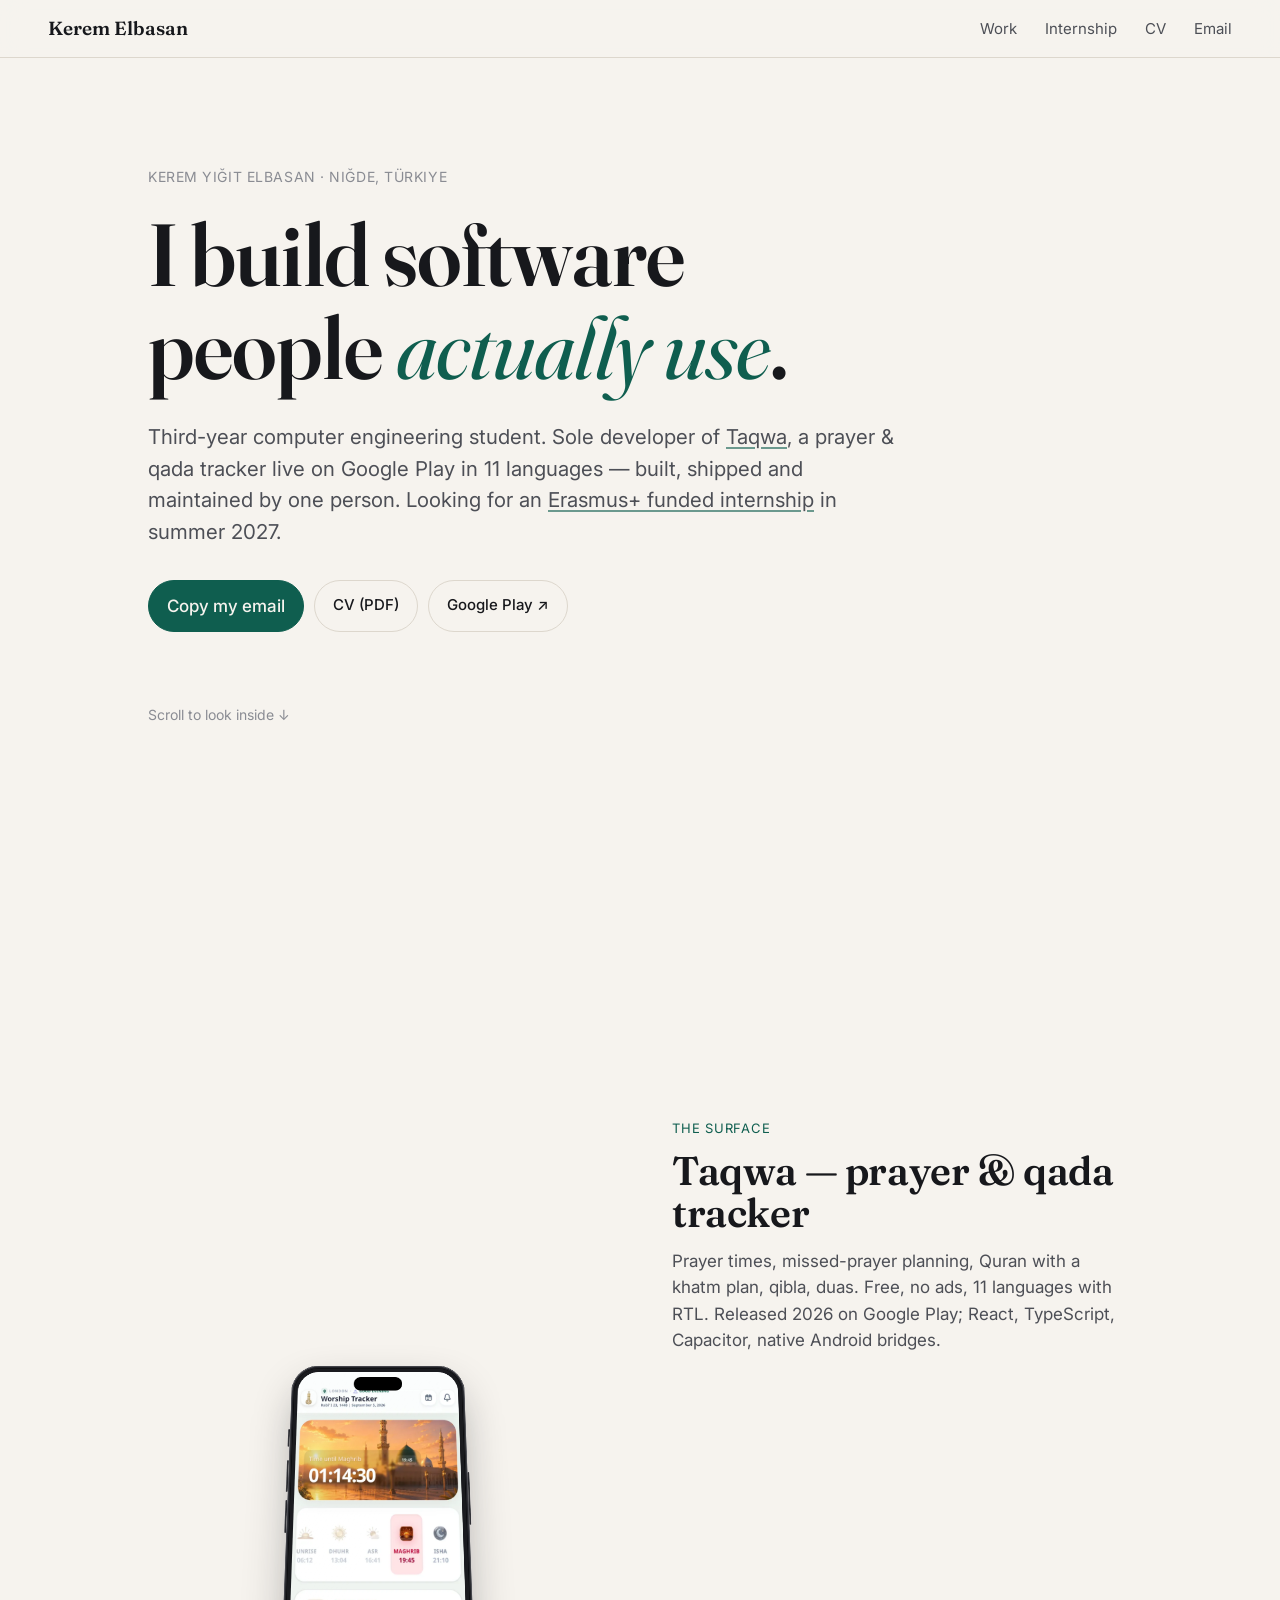
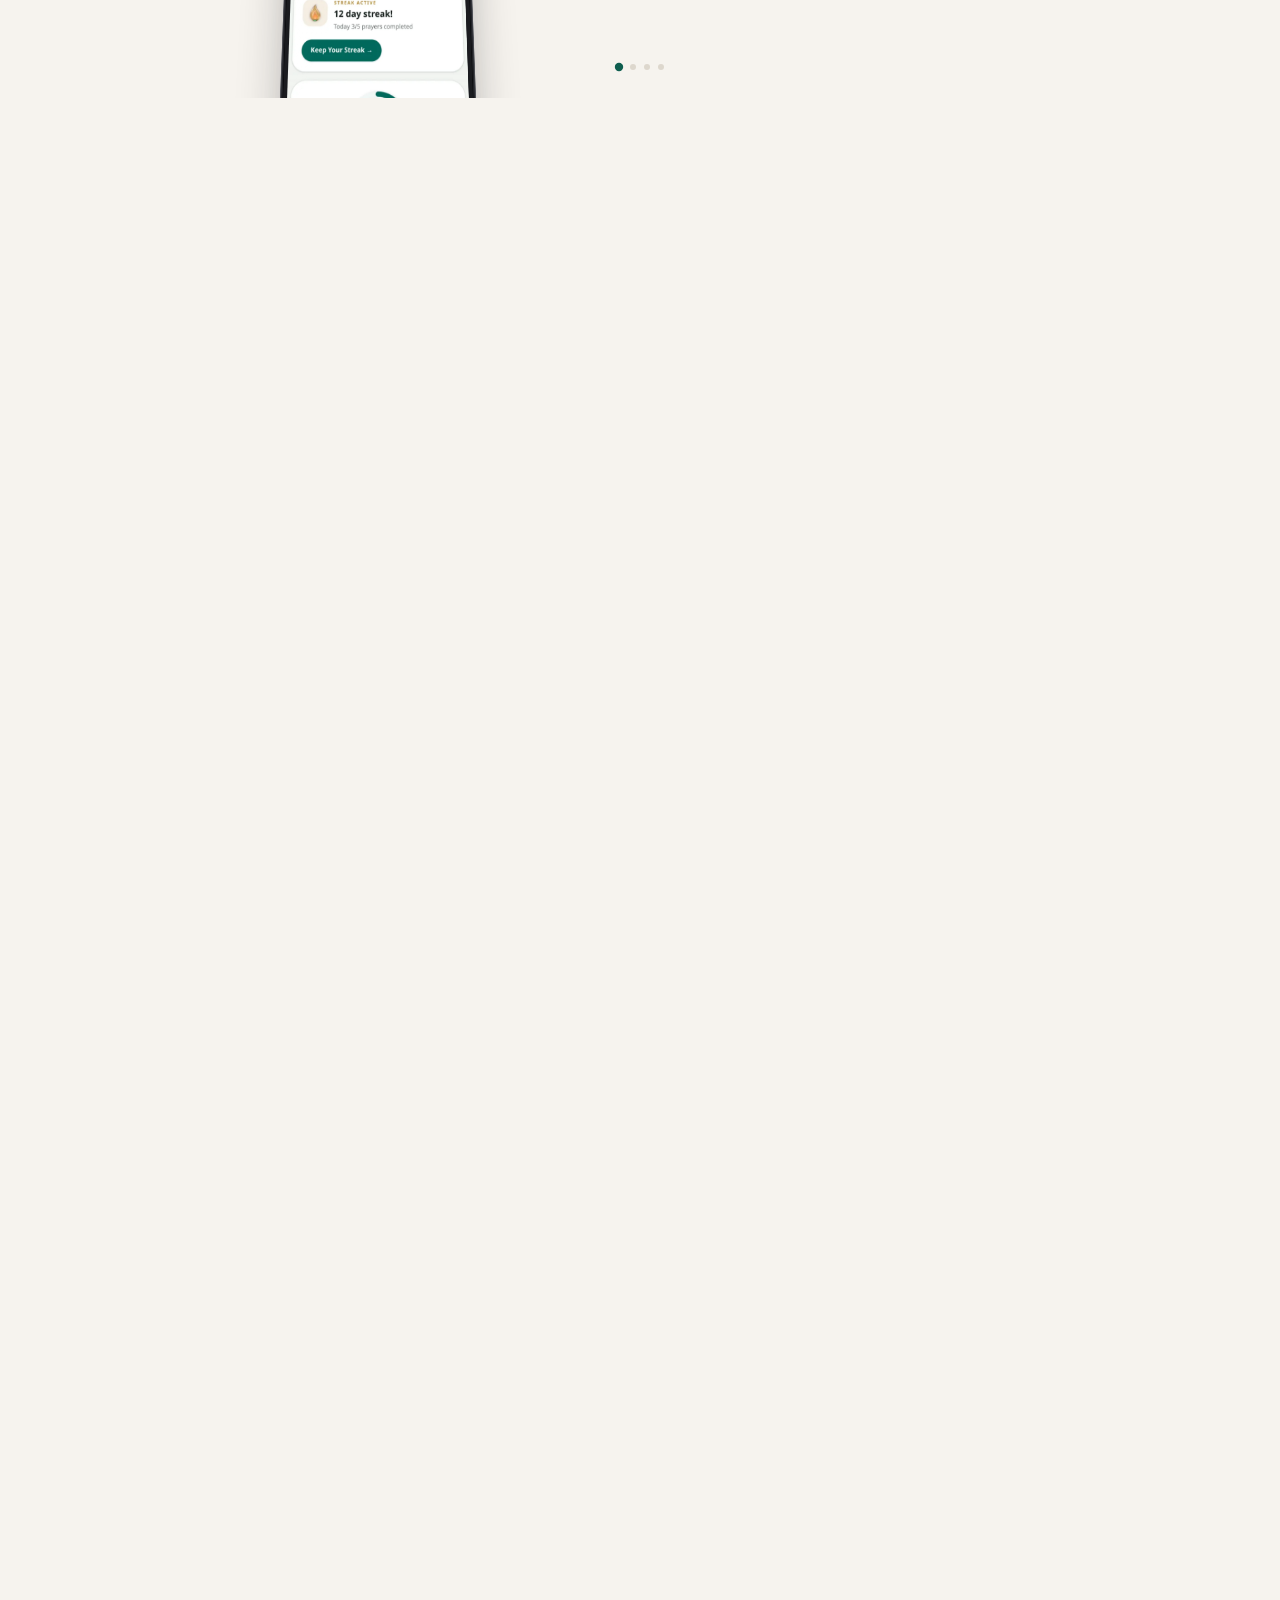
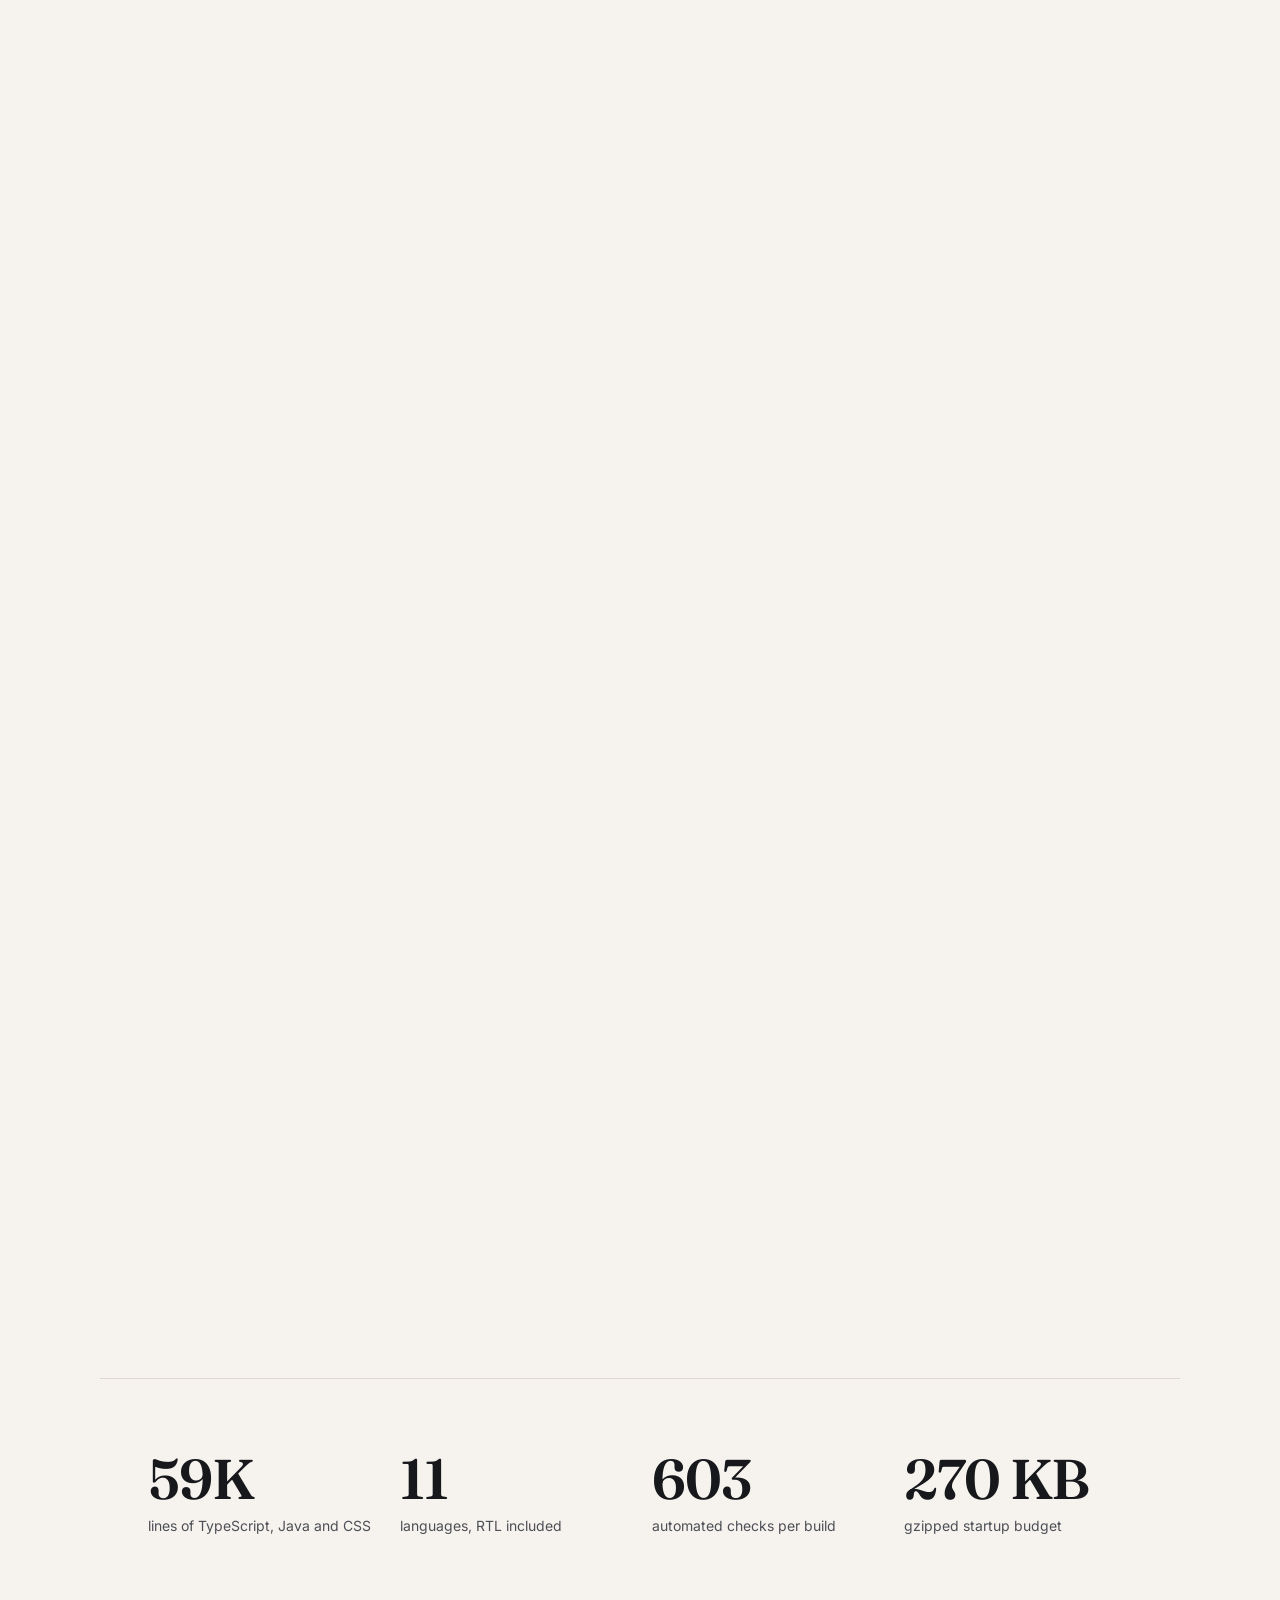
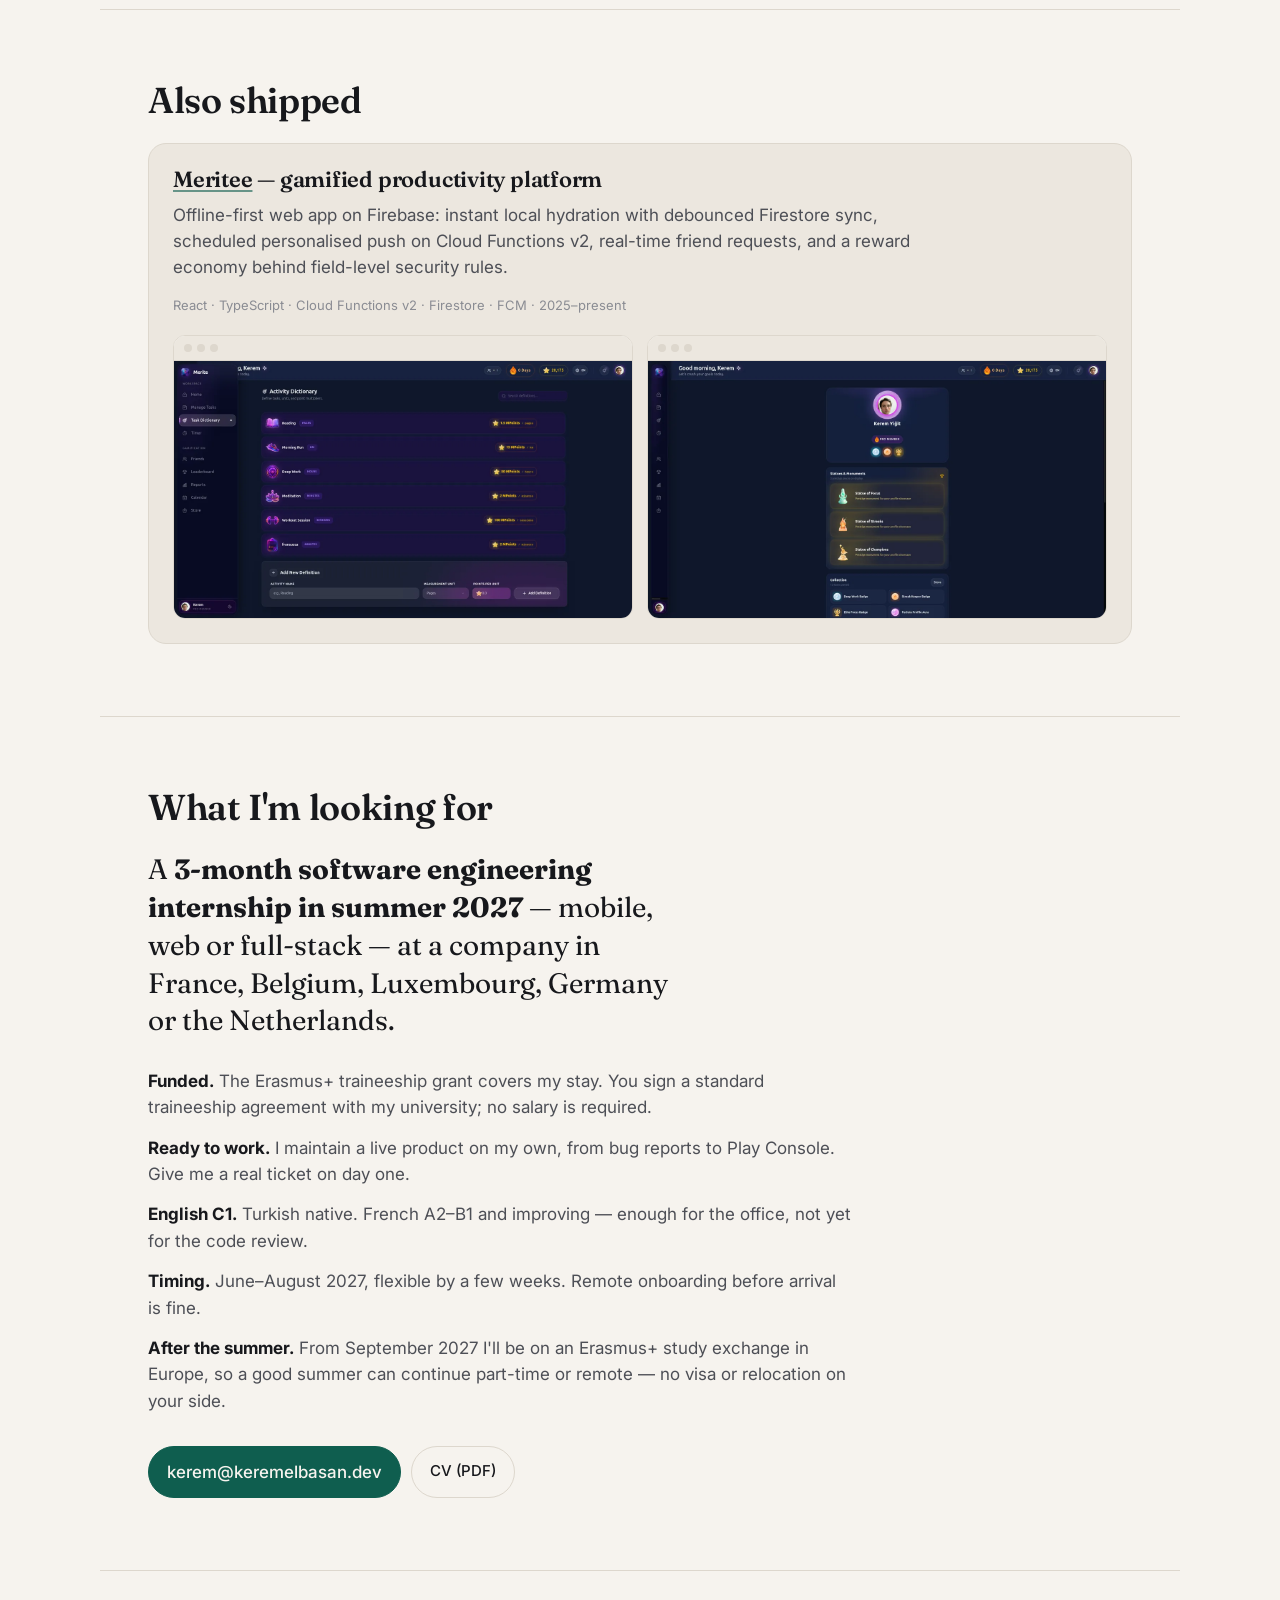
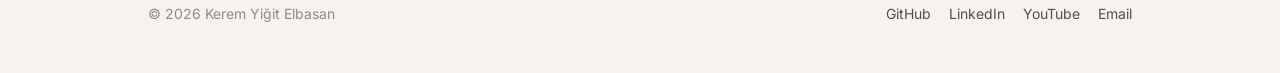
==== commit 7fb693fd: "Meritee gallery (2 shots, email masked), post-summer continuation line, wider card Co-Authored-By: C" ====
--- a/index.html
+++ b/index.html
@@ -112,12 +112,10 @@
     <h3><a href="https://merite-app.web.app">Meritee</a> — gamified productivity platform</h3>
     <p>Offline-first web app on Firebase: instant local hydration with debounced Firestore sync, scheduled personalised push on Cloud Functions v2, real-time friend requests, and a reward economy behind field-level security rules.</p>
     <p class="meta">React · TypeScript · Cloud Functions v2 · Firestore · FCM · 2025–present</p>
-    <!-- TODO: Meritee screenshots from Kerem → assets/meritee-1.webp … then un-comment
     <div class="gallery">
-      <figure class="browser"><div class="browser-bar"><i></i><i></i><i></i></div><img src="assets/meritee-1.webp" alt="" loading="lazy"></figure>
-      <figure class="browser"><div class="browser-bar"><i></i><i></i><i></i></div><img src="assets/meritee-2.webp" alt="" loading="lazy"></figure>
+      <figure class="browser"><div class="browser-bar"><i></i><i></i><i></i></div><img src="assets/meritee-1.webp" alt="Meritee activity dictionary: user-defined activities with units and point multipliers" width="1280" height="720" loading="lazy"></figure>
+      <figure class="browser"><div class="browser-bar"><i></i><i></i><i></i></div><img src="assets/meritee-2.webp" alt="Meritee profile: level, statues and monuments, badge collection" width="1280" height="720" loading="lazy"></figure>
     </div>
-    -->
   </article>
 </section>
 
@@ -132,6 +130,7 @@
     <li><strong>Ready to work.</strong> I maintain a live product on my own, from bug reports to Play Console. Give me a real ticket on day one.</li>
     <li><strong>English C1.</strong> Turkish native. French A2–B1 and improving — enough for the office, not yet for the code review.</li>
     <li><strong>Timing.</strong> June–August 2027, flexible by a few weeks. Remote onboarding before arrival is fine.</li>
+    <li><strong>After the summer.</strong> From September 2027 I'll be on an Erasmus+ study exchange in Europe, so a good summer can continue part-time or remote — no visa or relocation on your side.</li>
   </ul>
   <div class="cta">
     <button class="btn btn-primary js-copy" type="button" data-copy="kerem@keremelbasan.dev">kerem@keremelbasan.dev</button>
--- a/style.css
+++ b/style.css
@@ -152,7 +152,8 @@
 /* ---------- also / internship ---------- */
 .section-title { font-size: clamp(26px, 3.2vw, 36px); margin-bottom: 24px; }
 .also, .internship { max-width: var(--max); margin: 0 auto; padding: clamp(40px, 8vh, 96px) var(--gutter); border-top: 1px solid var(--line); }
-.card { padding: 24px; border: 1px solid var(--line); border-radius: 18px; background: var(--bg-2); max-width: 720px; }
+.card { padding: 24px; border: 1px solid var(--line); border-radius: 18px; background: var(--bg-2); }
+.card > p { max-width: 68ch; }
 .card h3 { font-size: 22px; margin-bottom: 10px; }
 .card p { color: var(--ink-2); }
 .card .meta { margin-top: 14px; font-size: 13px; color: var(--ink-3); }
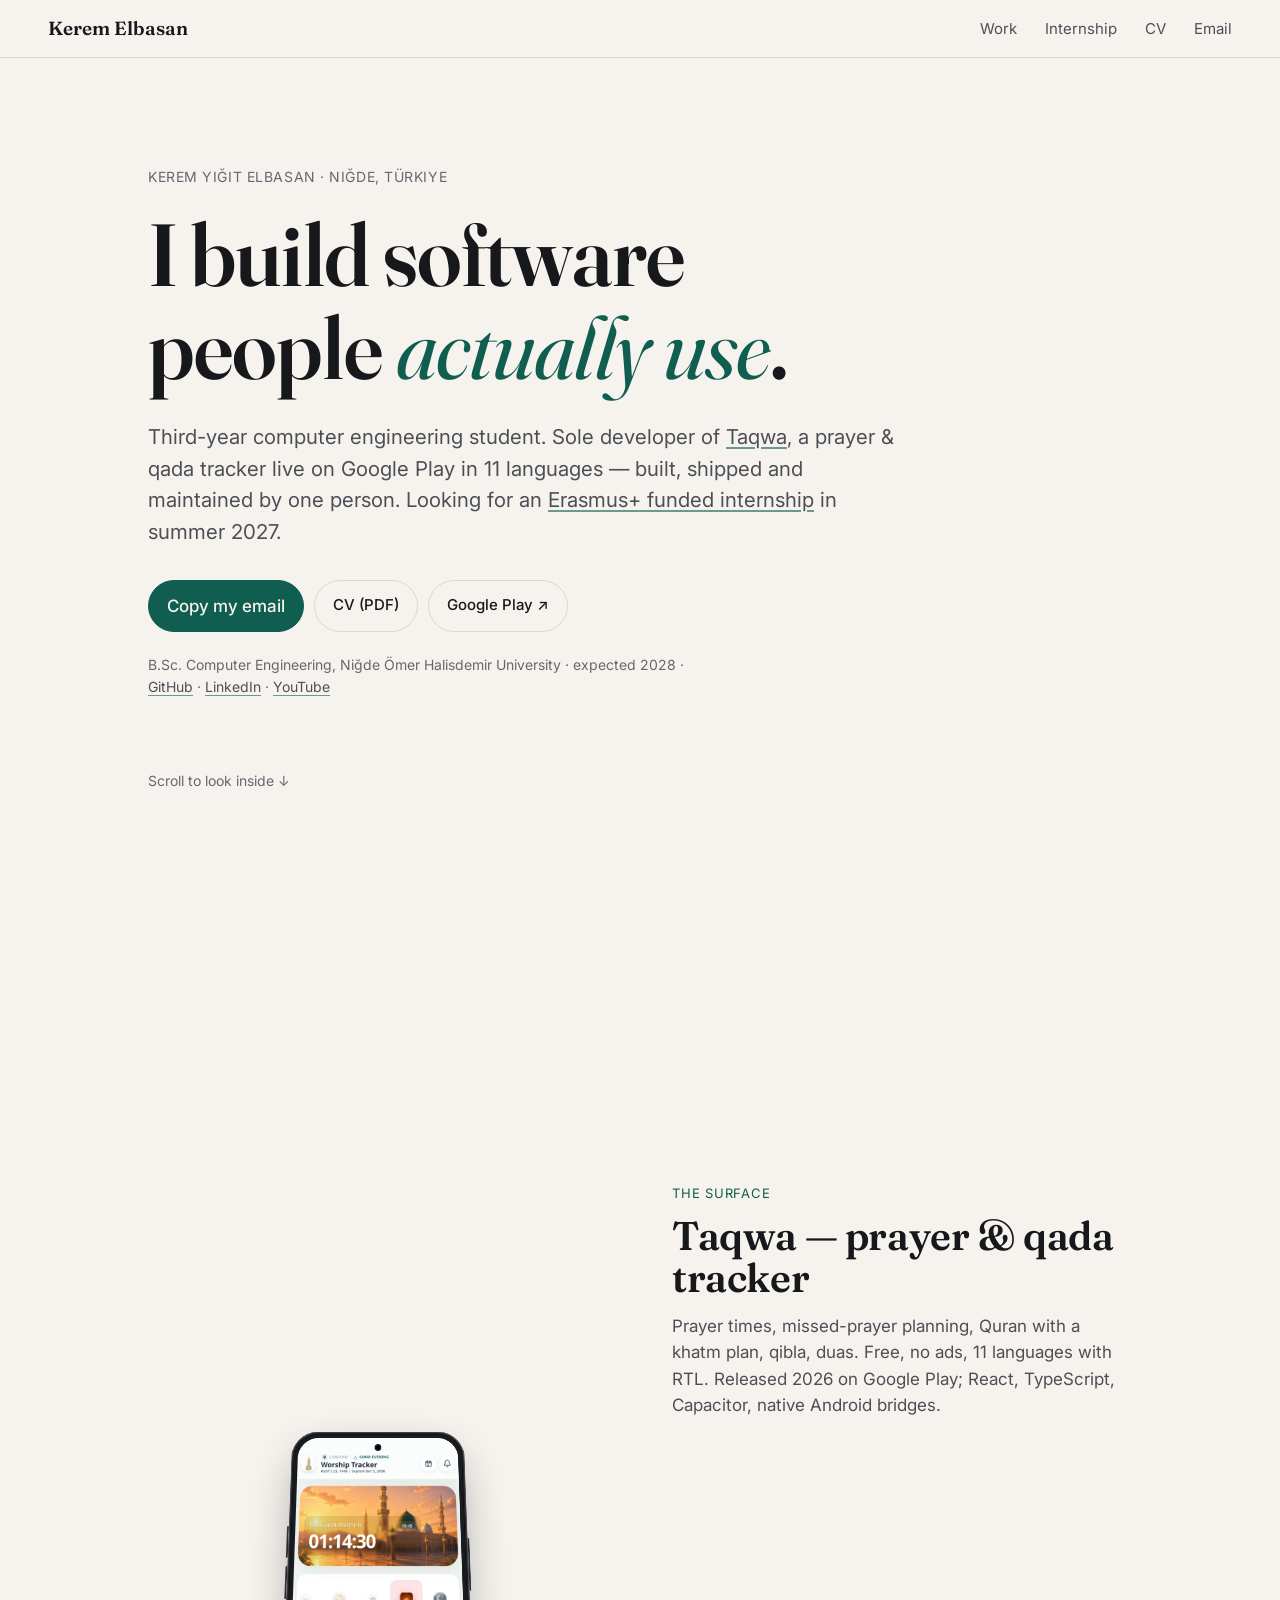
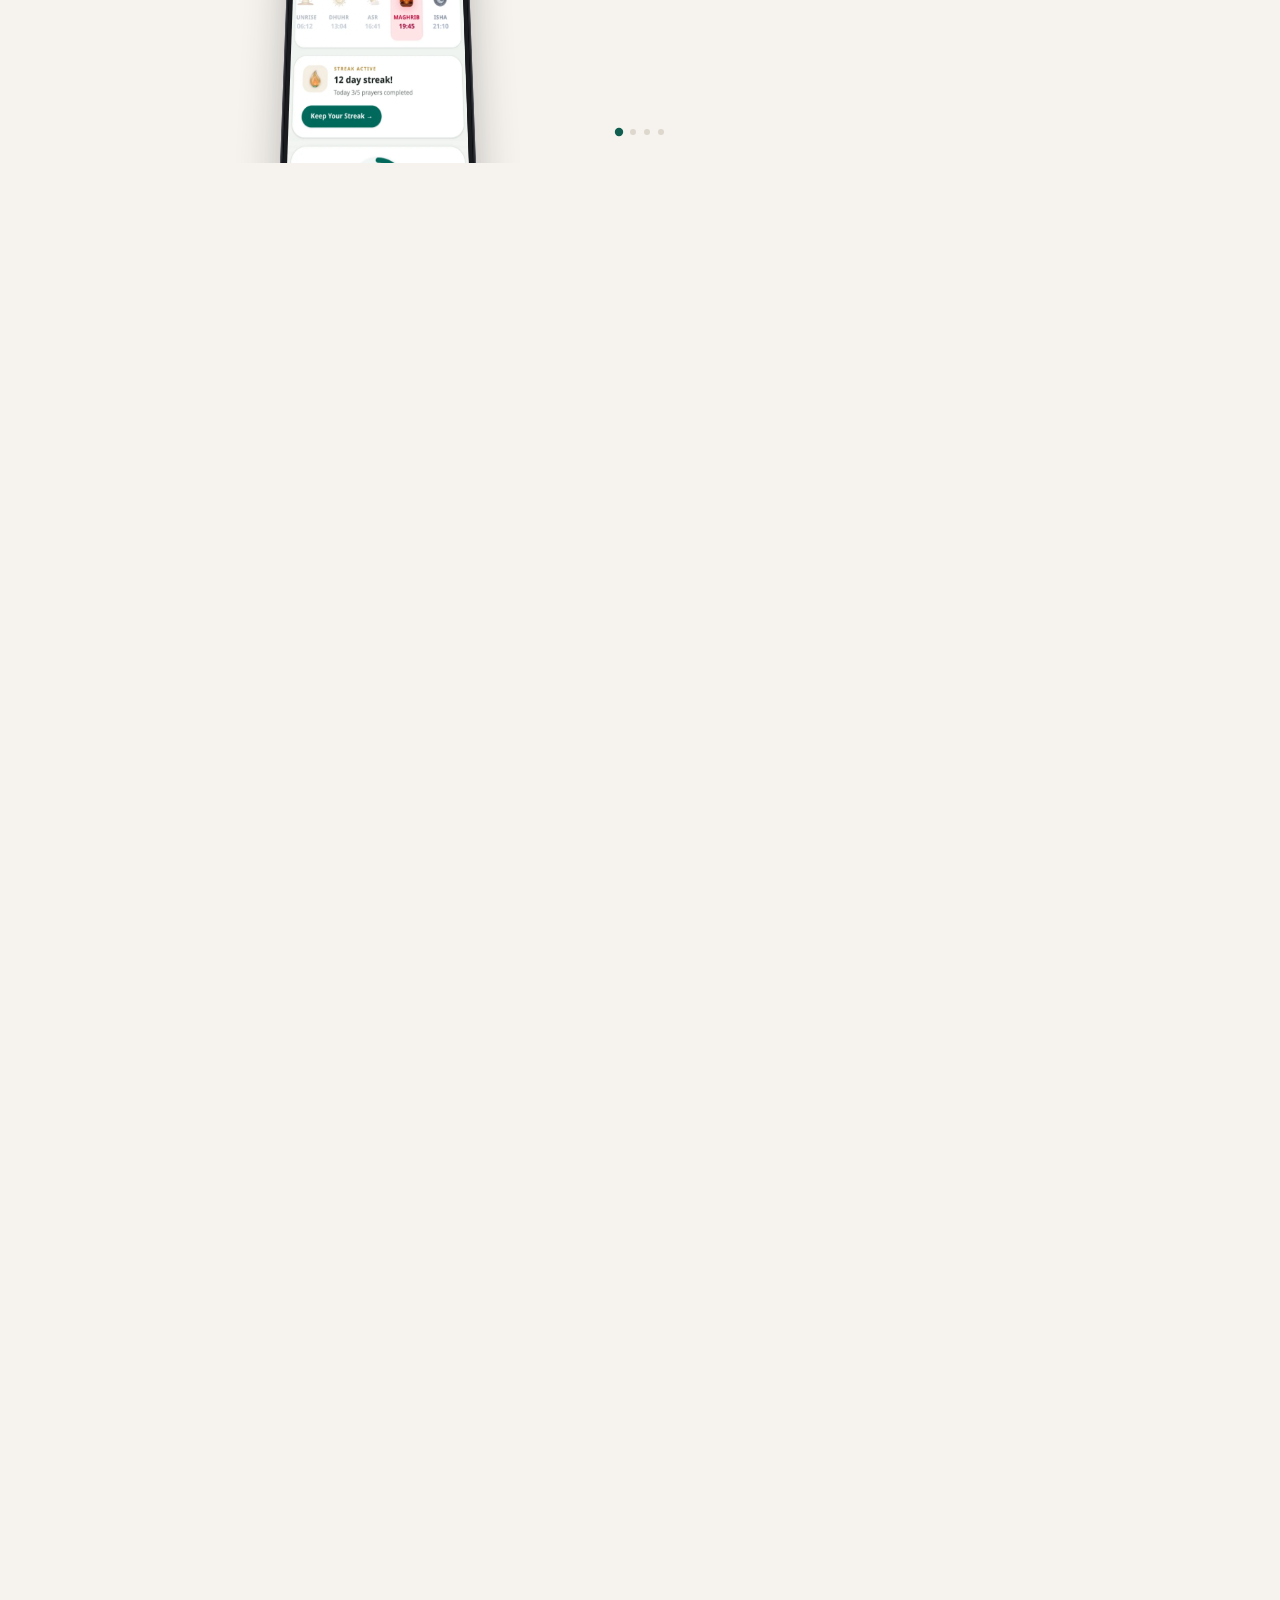
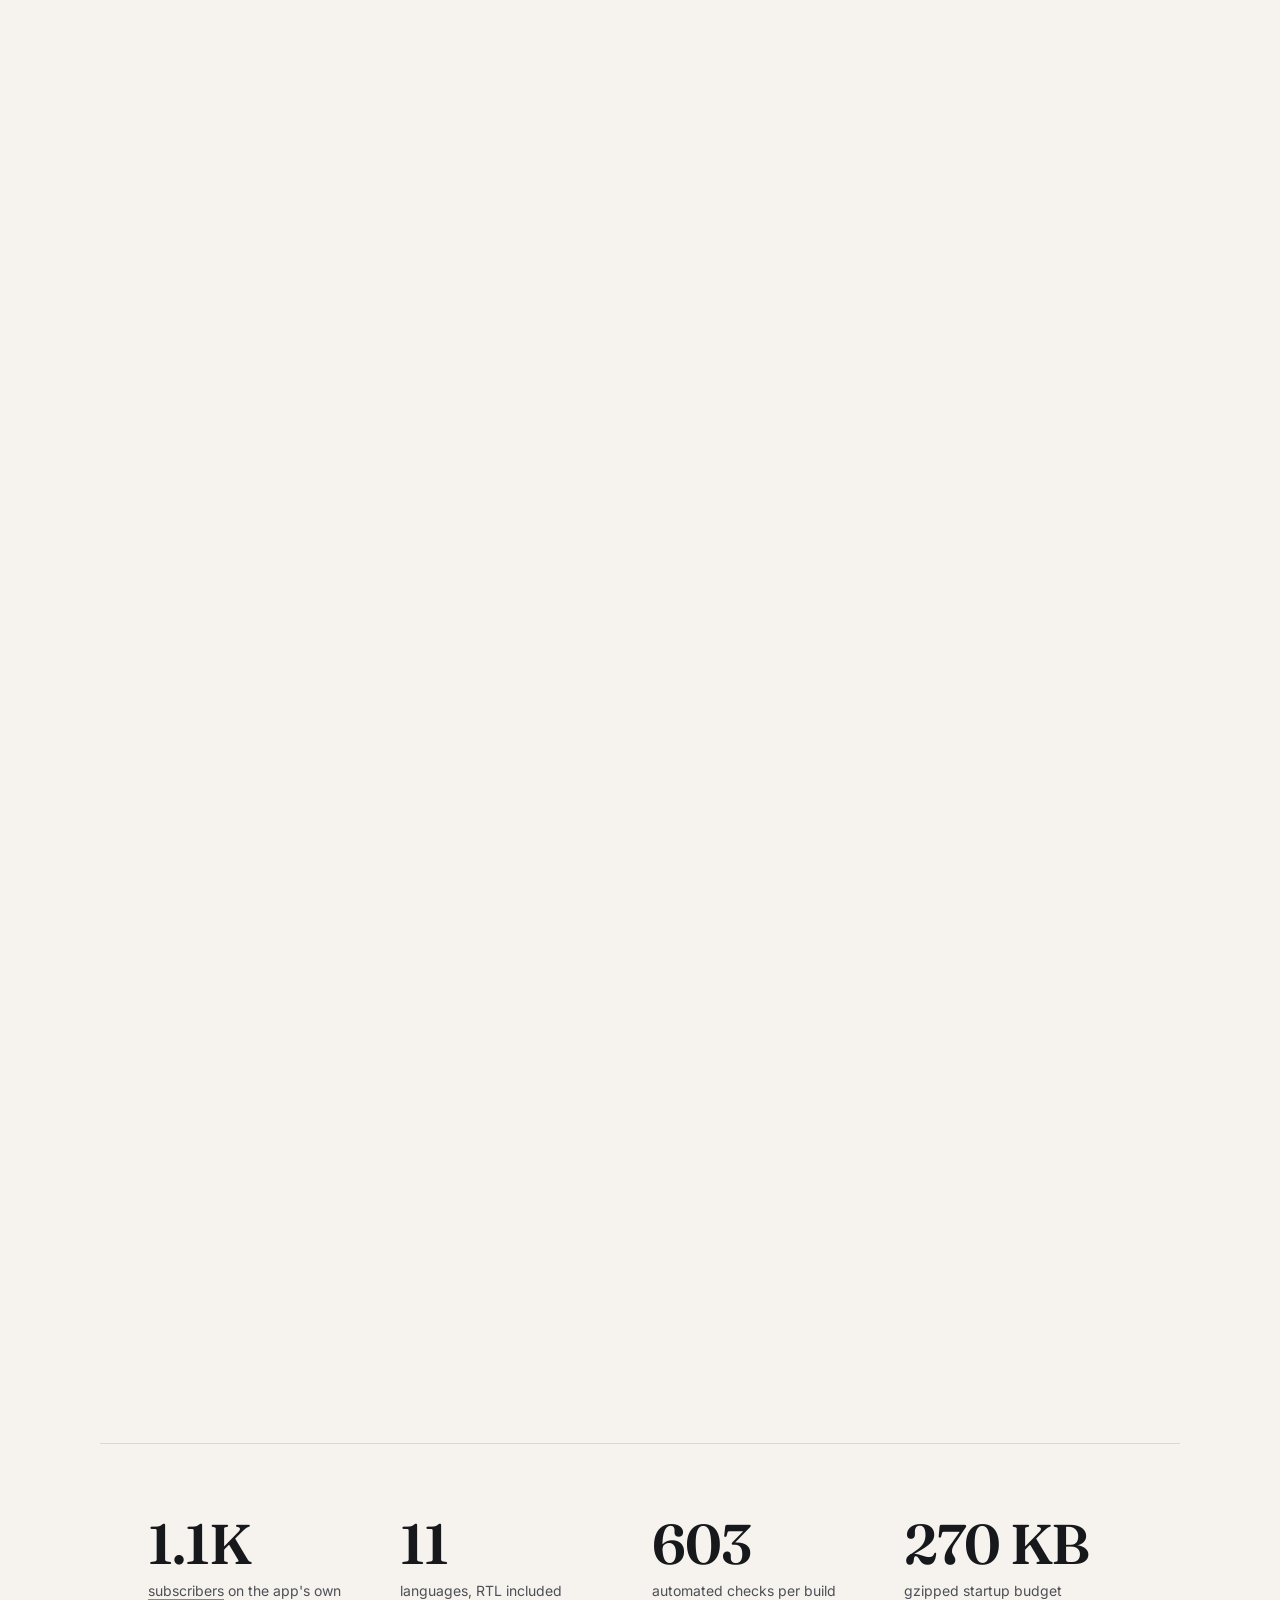
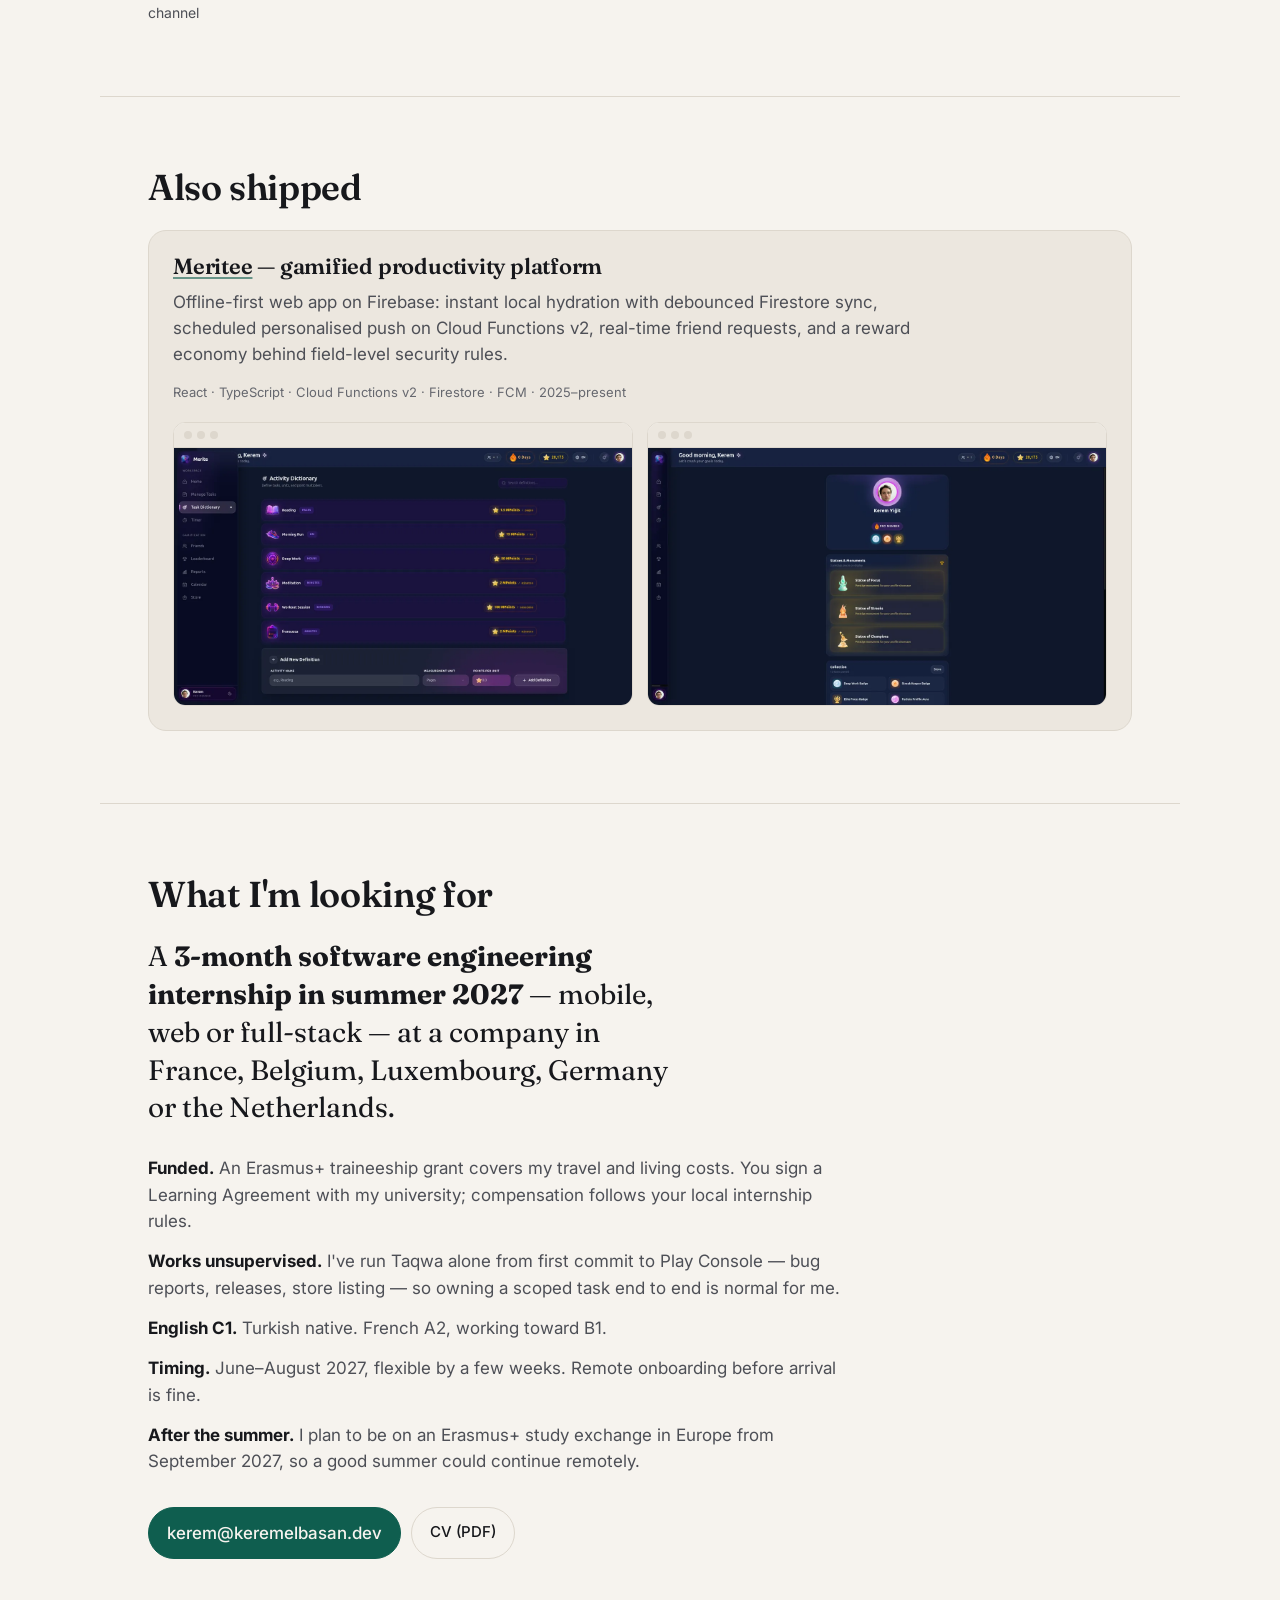
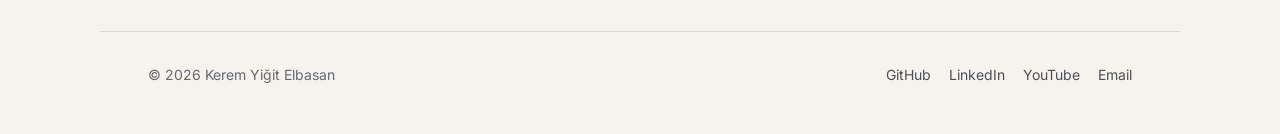
==== commit f106a904: "Codex review round: safer Erasmus wording, proof row, Android frame, scroll-driven captions, short-v" ====
--- a/index.html
+++ b/index.html
@@ -16,7 +16,6 @@
 <link rel="preconnect" href="https://fonts.gstatic.com" crossorigin>
 <link href="https://fonts.googleapis.com/css2?family=Fraunces:ital,opsz,wght@0,9..144,400;0,9..144,600;1,9..144,400&family=Inter:wght@400;500;600&display=swap" rel="stylesheet">
 <link rel="stylesheet" href="style.css">
-<script>document.documentElement.classList.replace('no-js','js')</script>
 </head>
 <body>
 
@@ -45,6 +44,10 @@
     <a class="btn" href="assets/Kerem-Elbasan-CV.pdf">CV (PDF)</a>
     <a class="btn" href="https://play.google.com/store/apps/details?id=com.taqwastudio.takva">Google Play ↗</a>
   </div>
+  <p class="proof">
+    B.Sc. Computer Engineering, Niğde Ömer Halisdemir University · expected 2028 ·
+    <a href="https://github.com/nydeilith">GitHub</a> · <a href="https://www.linkedin.com/in/key51">LinkedIn</a> · <a href="https://www.youtube.com/@TaqwaPrayer">YouTube</a>
+  </p>
   <p class="scroll-hint" aria-hidden="true">Scroll to look inside ↓</p>
 </section>
 
@@ -64,8 +67,7 @@
             </div>
             <div class="phone-glare" aria-hidden="true"></div>
           </div>
-          <div class="phone-island" aria-hidden="true"></div>
-          <span class="phone-btn phone-btn-mute" aria-hidden="true"></span>
+          <div class="phone-cam" aria-hidden="true"></div>
           <span class="phone-btn phone-btn-vol1" aria-hidden="true"></span>
           <span class="phone-btn phone-btn-vol2" aria-hidden="true"></span>
           <span class="phone-btn phone-btn-power" aria-hidden="true"></span>
@@ -81,7 +83,7 @@
         <li class="caption" data-step="1">
           <span class="caption-kicker">Underneath · notifications</span>
           <h2>Alerts that survive the OS</h2>
-          <p>Prayer times are computed 14 days ahead, schedules are deduplicated and the OS queue is verified on every launch. Handles revoked exact-alarm permission on Android and notification quotas on iOS. Home-screen widget via a Java bridge Capacitor doesn't provide.</p>
+          <p>Prayer times are computed 14 days ahead, schedules are deduplicated and the OS queue is verified on every launch. Handles revoked exact-alarm permission and doze on Android. Home-screen widget and live prayer-window notifications via Java bridges Capacitor doesn't provide.</p>
         </li>
         <li class="caption" data-step="2">
           <span class="caption-kicker">Underneath · data</span>
@@ -100,7 +102,7 @@
 </section>
 
 <section class="numbers" aria-label="Facts">
-  <div class="num"><strong>59K</strong><span>lines of TypeScript, Java and CSS</span></div>
+  <div class="num"><strong>1.1K</strong><span><a href="https://www.youtube.com/@TaqwaPrayer">subscribers</a> on the app's own channel</span></div>
   <div class="num"><strong>11</strong><span>languages, RTL included</span></div>
   <div class="num"><strong>603</strong><span>automated checks per build</span></div>
   <div class="num"><strong>270 KB</strong><span>gzipped startup budget</span></div>
@@ -126,11 +128,11 @@
     France, Belgium, Luxembourg, Germany or the Netherlands.
   </p>
   <ul class="facts">
-    <li><strong>Funded.</strong> The Erasmus+ traineeship grant covers my stay. You sign a standard traineeship agreement with my university; no salary is required.</li>
-    <li><strong>Ready to work.</strong> I maintain a live product on my own, from bug reports to Play Console. Give me a real ticket on day one.</li>
-    <li><strong>English C1.</strong> Turkish native. French A2–B1 and improving — enough for the office, not yet for the code review.</li>
+    <li><strong>Funded.</strong> An Erasmus+ traineeship grant covers my travel and living costs. You sign a Learning Agreement with my university; compensation follows your local internship rules.</li>
+    <li><strong>Works unsupervised.</strong> I've run Taqwa alone from first commit to Play Console — bug reports, releases, store listing — so owning a scoped task end to end is normal for me.</li>
+    <li><strong>English C1.</strong> Turkish native. French A2, working toward B1.</li>
     <li><strong>Timing.</strong> June–August 2027, flexible by a few weeks. Remote onboarding before arrival is fine.</li>
-    <li><strong>After the summer.</strong> From September 2027 I'll be on an Erasmus+ study exchange in Europe, so a good summer can continue part-time or remote — no visa or relocation on your side.</li>
+    <li><strong>After the summer.</strong> I plan to be on an Erasmus+ study exchange in Europe from September 2027, so a good summer could continue remotely.</li>
   </ul>
   <div class="cta">
     <button class="btn btn-primary js-copy" type="button" data-copy="kerem@keremelbasan.dev">kerem@keremelbasan.dev</button>
--- a/style.css
+++ b/style.css
@@ -3,7 +3,7 @@
   --bg-2: #ece7df;
   --ink: #17181c;
   --ink-2: #4d4f56;
-  --ink-3: #8a8c93;
+  --ink-3: #66686f;
   --line: #ddd7cd;
   --accent: #0f5e4f;
   --accent-ink: #f6f3ee;
@@ -32,9 +32,11 @@
 }
 a { color: inherit; text-decoration-color: color-mix(in srgb, var(--accent) 60%, transparent); text-underline-offset: 3px; }
 a:hover { color: var(--accent); }
+:focus-visible { outline: 2px solid var(--accent); outline-offset: 3px; border-radius: 4px; }
 h1, h2, h3 { font-family: var(--serif); font-weight: 600; letter-spacing: -0.01em; line-height: 1.05; margin: 0; }
 h1 em { font-style: italic; font-weight: 400; color: var(--accent); }
 p { margin: 0; }
+[id] { scroll-margin-top: 72px; }
 
 /* ---------- nav ---------- */
 .nav {
@@ -49,6 +51,7 @@
 .nav-links { display: flex; gap: clamp(14px, 3vw, 28px); font-size: 15px; }
 .nav-links a { text-decoration: none; color: var(--ink-2); }
 .nav-links a:hover { color: var(--accent); }
+:focus-visible { outline: 2px solid var(--accent); outline-offset: 3px; border-radius: 4px; }
 
 /* ---------- hero ---------- */
 .hero {
@@ -67,6 +70,8 @@
 .btn:hover { transform: translateY(-1px); border-color: var(--accent); color: var(--ink); }
 .btn-primary { background: var(--accent); color: var(--accent-ink); border-color: var(--accent); }
 .btn-primary:hover { color: var(--accent-ink); filter: brightness(1.08); }
+.proof { margin-top: 22px; font-size: 14px; color: var(--ink-3); max-width: 60ch; }
+.proof a { color: var(--ink-2); }
 .scroll-hint { margin-top: clamp(40px, 8vh, 72px); font-size: 14px; color: var(--ink-3); }
 
 /* ---------- scroll story ---------- */
@@ -90,7 +95,6 @@
   transform-style: preserve-3d;
 }
 .phone-btn { position: absolute; width: 3px; background: linear-gradient(90deg, #3d3e44, #1c1d21); border-radius: 2px; }
-.phone-btn-mute  { left: -3px; top: 17%; height: 4.5%; }
 .phone-btn-vol1  { left: -3px; top: 25%; height: 8%; }
 .phone-btn-vol2  { left: -3px; top: 35%; height: 8%; }
 .phone-btn-power { right: -3px; top: 28%; height: 13%; background: linear-gradient(270deg, #3d3e44, #1c1d21); }
@@ -101,11 +105,10 @@
 .screen:nth-child(1) { top: 0; } .screen:nth-child(2) { top: 100%; } .screen:nth-child(3) { top: 200%; } .screen:nth-child(4) { top: 300%; }
 .phone-glare { position: absolute; inset: 0; pointer-events: none;
   background: linear-gradient(115deg, rgba(255,255,255,.18) 0%, rgba(255,255,255,.05) 28%, rgba(255,255,255,0) 45%); }
-.phone-island { position: absolute; top: 20px; left: 50%; width: 84px; height: 24px; transform: translateX(-50%); background: #000; border-radius: 999px; }
+.phone-cam { position: absolute; top: 22px; left: 50%; width: 12px; height: 12px; transform: translateX(-50%); background: #000; border-radius: 50%; box-shadow: inset 0 0 0 2px #1d2a44; }
 
 .captions { list-style: none; margin: 0; padding: 0; position: relative; min-height: 260px; }
-.caption { position: absolute; inset: 0; opacity: 0; transform: translateY(18px); transition: opacity .2s ease, transform .2s ease; pointer-events: none; }
-.caption.is-active { transition: opacity .45s ease .15s, transform .45s ease .15s; }
+.caption { position: absolute; inset: 0; opacity: 0; transform: translateY(18px); pointer-events: none; will-change: opacity, transform; }
 .caption.is-active { opacity: 1; transform: none; pointer-events: auto; }
 .caption-kicker { display: block; font-size: 13px; letter-spacing: .06em; text-transform: uppercase; color: var(--accent); margin-bottom: 12px; }
 .caption h2 { font-size: clamp(26px, 3.4vw, 40px); margin-bottom: 14px; }
@@ -119,12 +122,12 @@
 .story-dots i.is-active { background: var(--accent); transform: scale(1.4); }
 
 /* no-JS / reduced-motion fallback: stack everything, no pinning */
-.no-js .story-sticky, .reduce-motion .story-sticky { position: static; min-height: 0; overflow: visible; padding: 48px 0; }
-.no-js .story, .reduce-motion .story { height: auto; }
-.no-js .phone, .reduce-motion .phone { transform: none !important; }
-.no-js .captions, .reduce-motion .captions { opacity: 1 !important; min-height: 0; display: grid; gap: 40px; }
-.no-js .caption, .reduce-motion .caption { position: static; opacity: 1; transform: none; pointer-events: auto; }
-.no-js .screen-strip, .reduce-motion .screen-strip { transform: none !important; }
+.no-js .story-sticky, .reduce-motion .story-sticky, .static-story .story-sticky { position: static; min-height: 0; overflow: visible; padding: 48px 0; }
+.no-js .story, .reduce-motion .story, .static-story .story { height: auto; }
+.no-js .phone, .reduce-motion .phone, .static-story .phone { transform: none !important; }
+.no-js .captions, .reduce-motion .captions, .static-story .captions { opacity: 1 !important; min-height: 0; display: grid; gap: 40px; }
+.no-js .caption, .reduce-motion .caption, .static-story .caption { position: static; opacity: 1; transform: none; pointer-events: auto; }
+.no-js .screen-strip, .reduce-motion .screen-strip, .static-story .screen-strip { transform: none !important; }
 
 @media (max-width: 760px) {
   .nav-links a[href="#internship"] { display: none; }
@@ -132,7 +135,7 @@
   .phone { width: min(200px, 48vw); border-radius: 30px; padding: 7px; box-shadow: var(--shadow), inset 0 0 0 1px #55565c, inset 0 0 0 3px #202126; }
   .phone-screen { border-radius: 24px; }
   .phone-btn { width: 2px; }
-  .phone-island { width: 54px; height: 16px; top: 13px; }
+  .phone-cam { width: 8px; height: 8px; top: 15px; }
   .js .phone { transform: translateY(30vh) scale(.7) rotateX(18deg); }
   .captions { min-height: 220px; text-align: center; }
   .caption p { margin: 0 auto; }
@@ -184,6 +187,7 @@
 .foot nav { display: flex; gap: 18px; }
 .foot a { text-decoration: none; color: var(--ink-2); }
 .foot a:hover { color: var(--accent); }
+:focus-visible { outline: 2px solid var(--accent); outline-offset: 3px; border-radius: 4px; }
 
 @media (prefers-reduced-motion: reduce) {
   html { scroll-behavior: auto; }
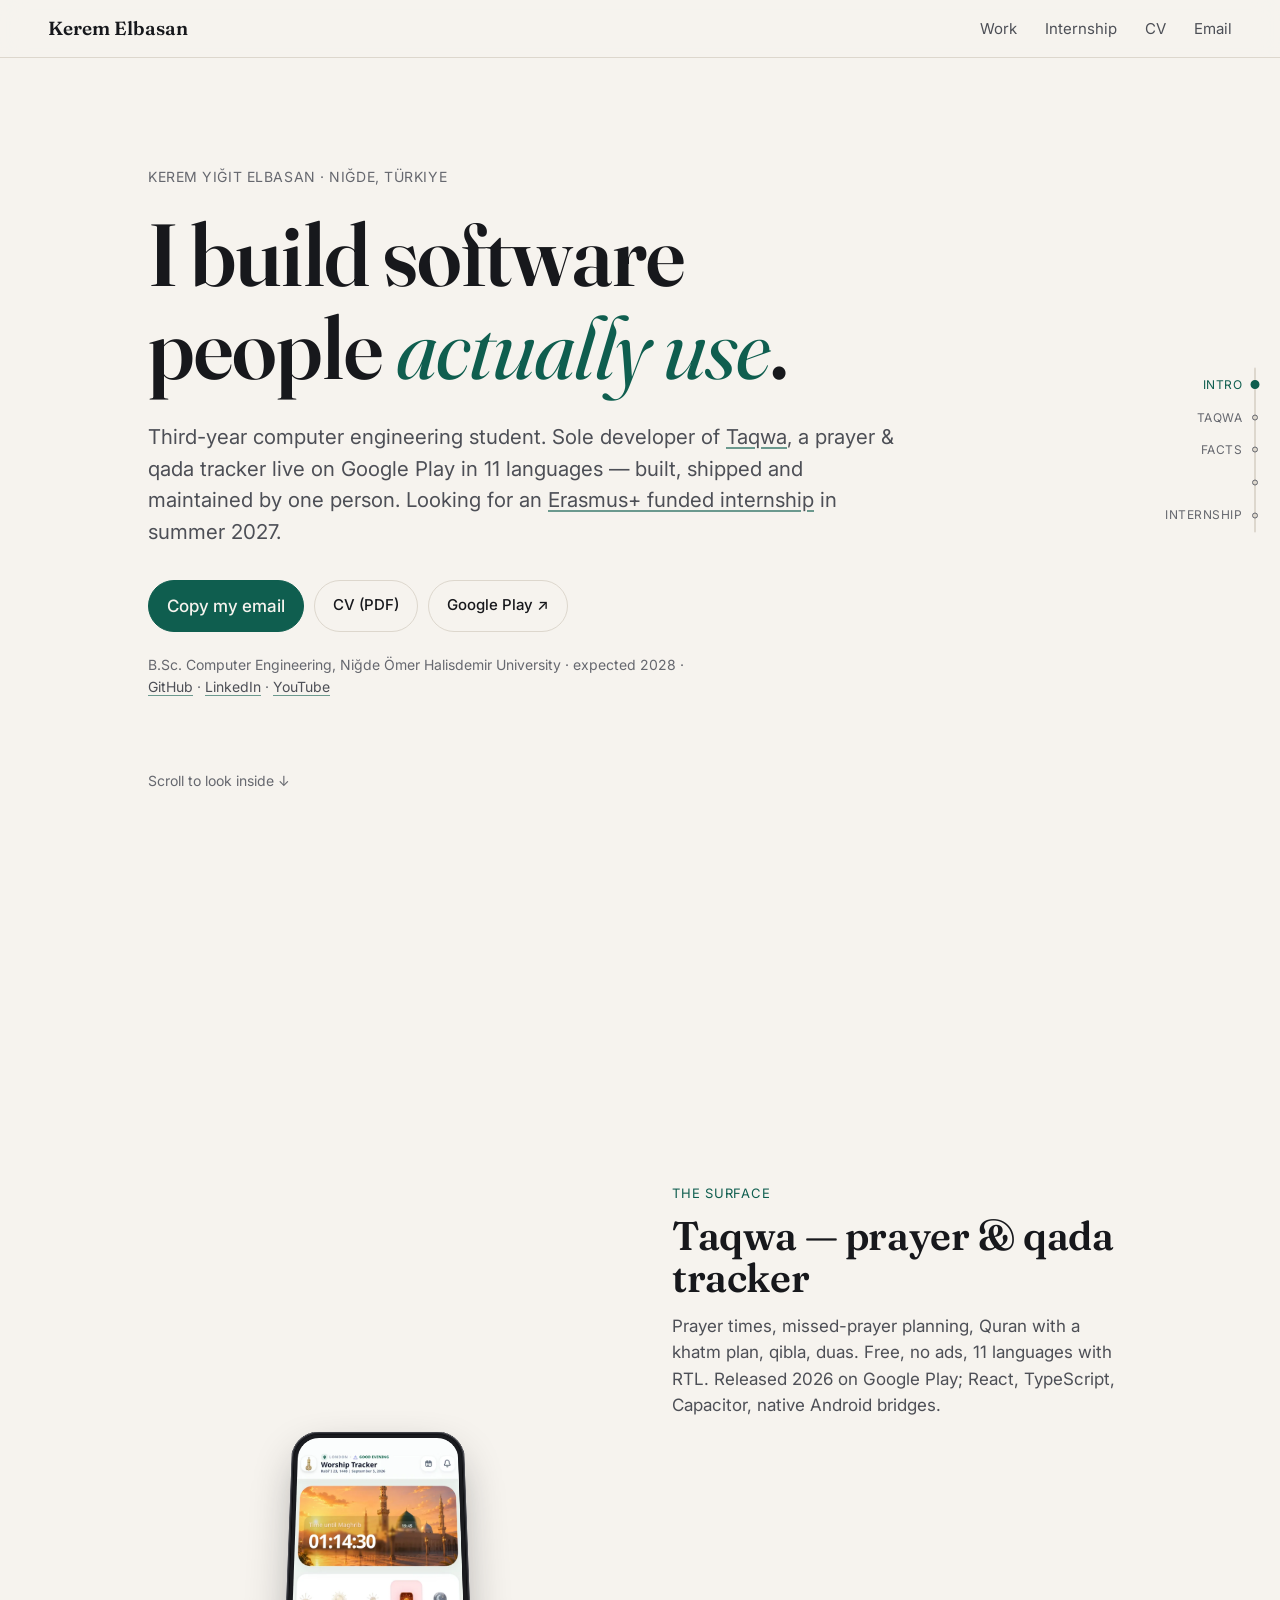
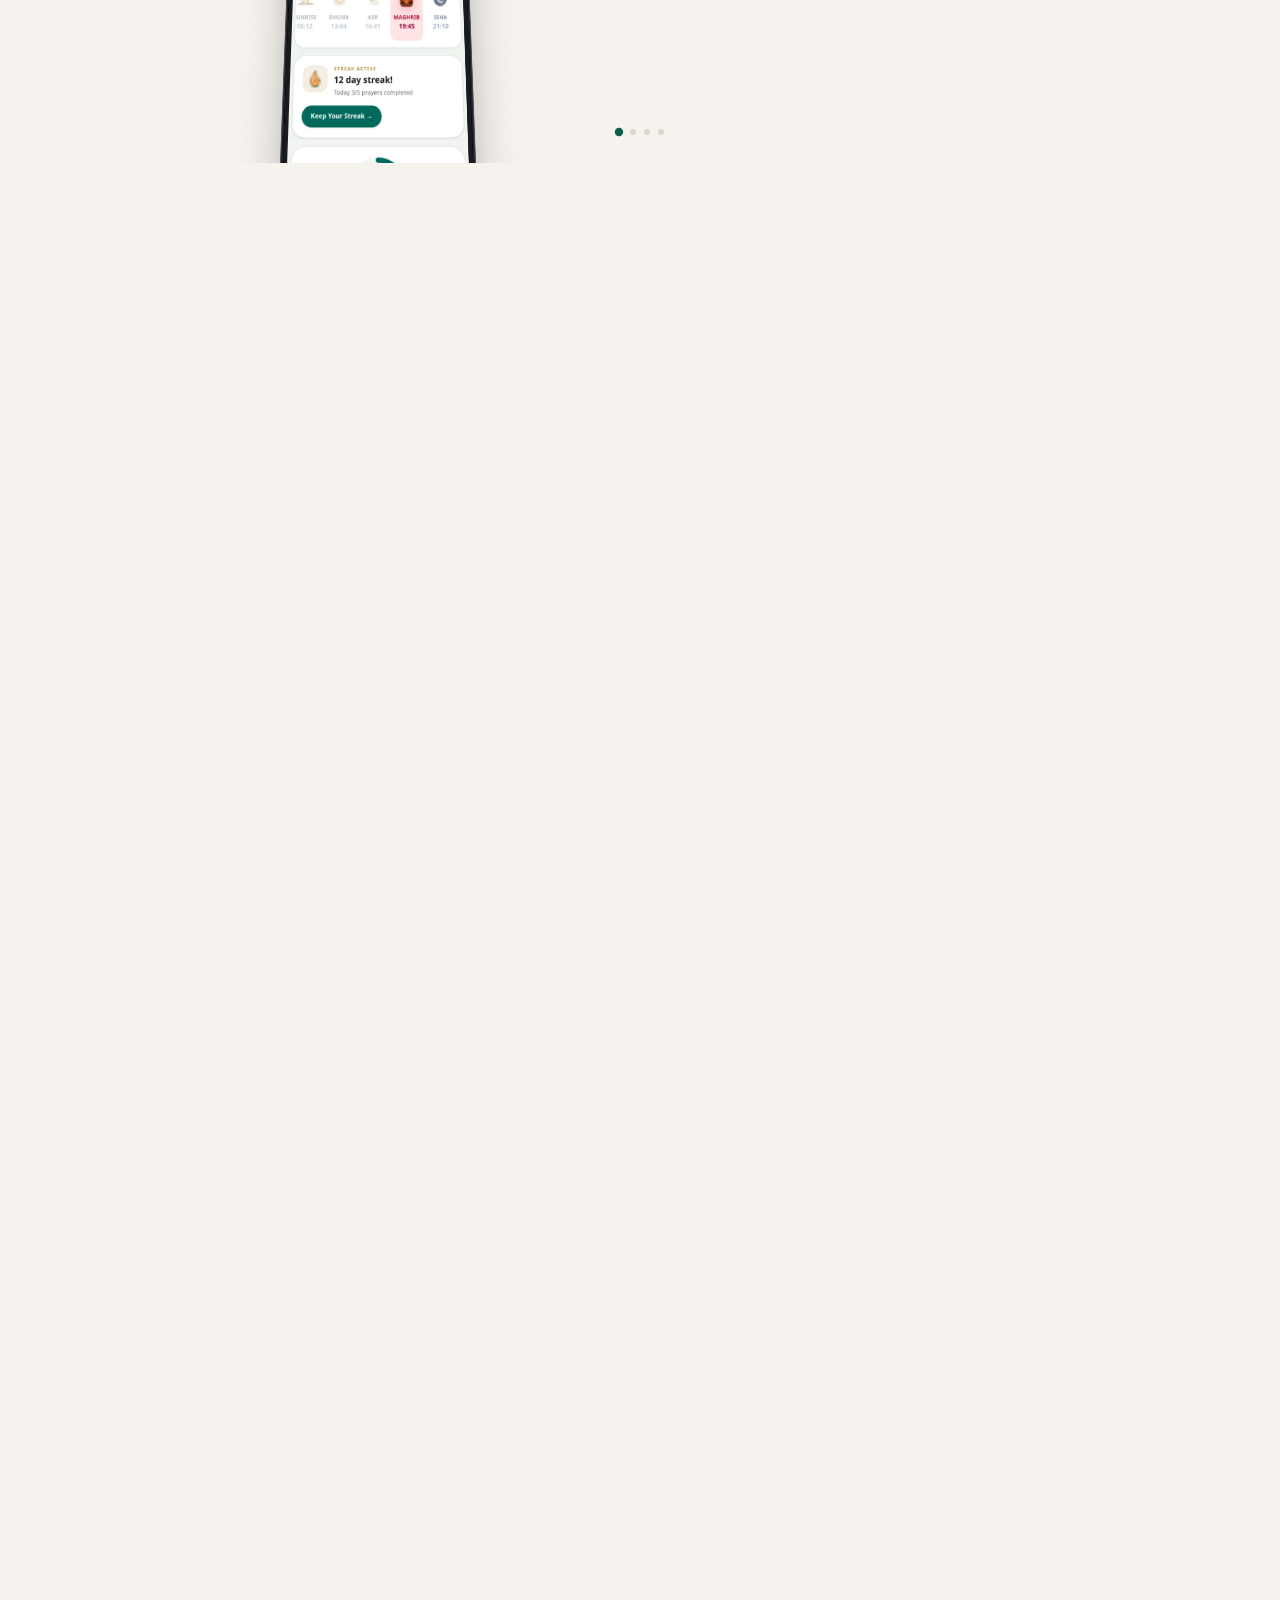
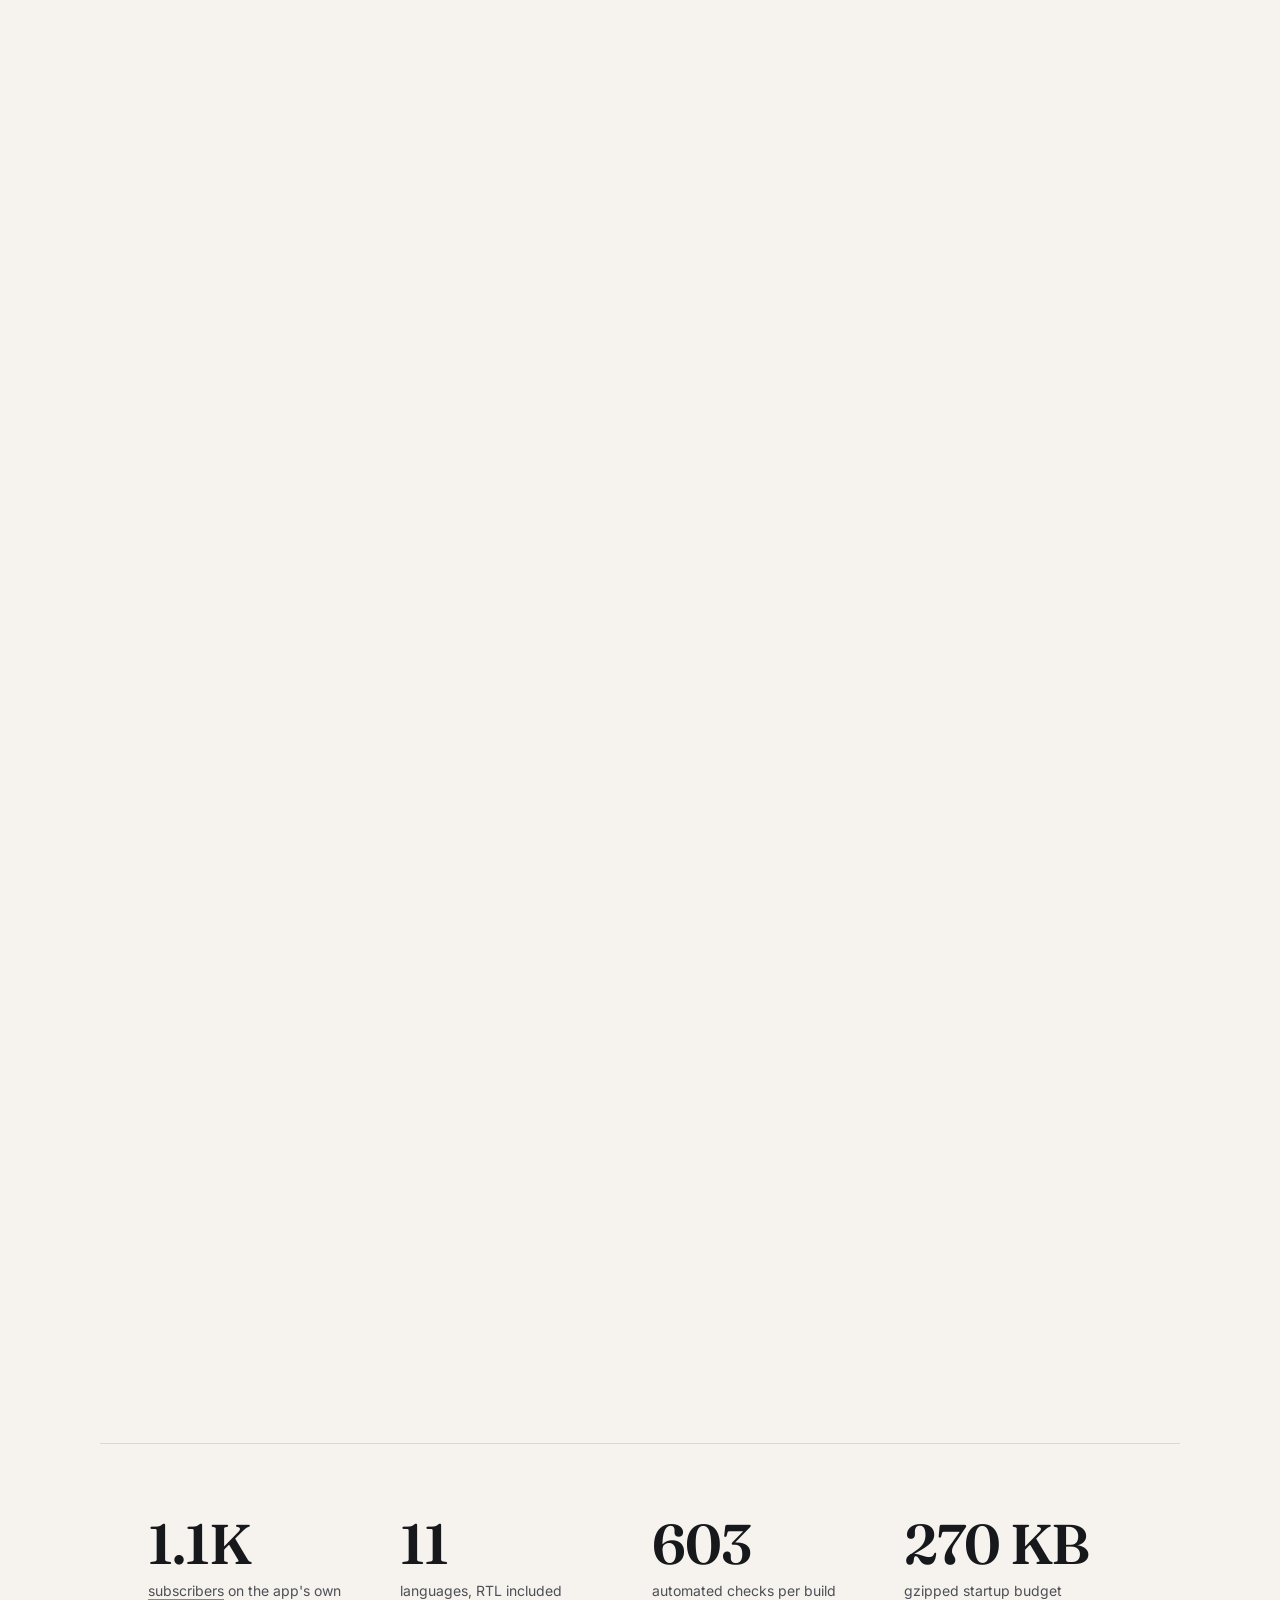
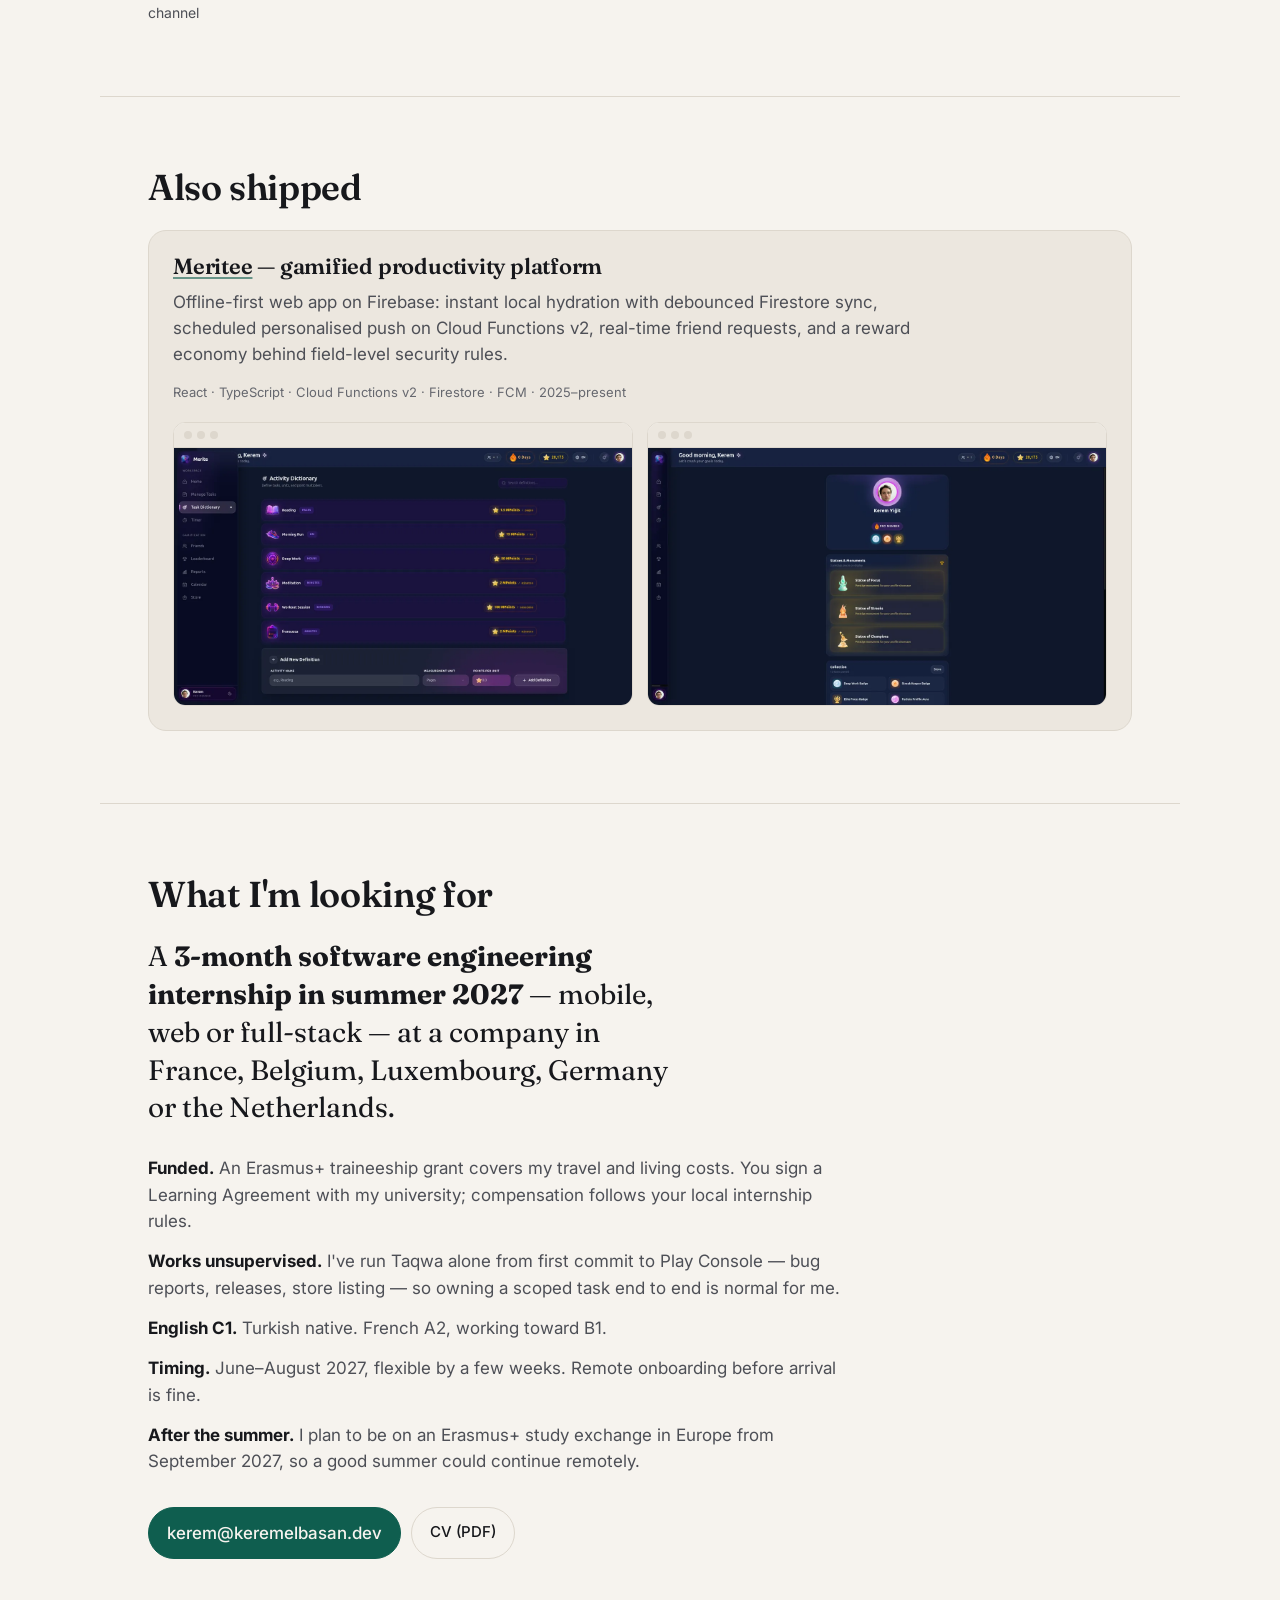
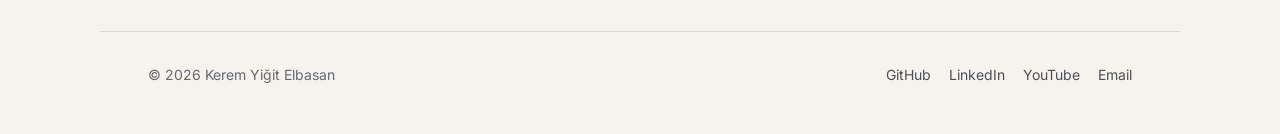
==== commit d7b475a3: "Side progress rail; CNAME for GitHub Pages Co-Authored-By: Claude Opus 5 <noreply@anthropic.com>" ====
--- a/index.html
+++ b/index.html
@@ -31,7 +31,7 @@
 
 <main id="top">
 
-<section class="hero">
+<section class="hero" id="intro" data-nav="Intro">
   <p class="eyebrow">Kerem Yiğit Elbasan · Niğde, Türkiye</p>
   <h1>I build software<br>people <em>actually use</em>.</h1>
   <p class="lede">
@@ -52,7 +52,7 @@
 </section>
 
 <!-- Scroll story: the phone scales in, then each scroll step swaps the screen and reveals what's underneath. -->
-<section class="story" id="work" aria-label="Taqwa, and what's underneath it">
+<section class="story" id="work" data-nav="Taqwa" aria-label="Taqwa, and what's underneath it">
   <div class="story-sticky">
     <div class="story-grid">
 
@@ -101,14 +101,14 @@
   </div>
 </section>
 
-<section class="numbers" aria-label="Facts">
+<section class="numbers" id="facts" data-nav="Facts" aria-label="Facts">
   <div class="num"><strong>1.1K</strong><span><a href="https://www.youtube.com/@TaqwaPrayer">subscribers</a> on the app's own channel</span></div>
   <div class="num"><strong>11</strong><span>languages, RTL included</span></div>
   <div class="num"><strong>603</strong><span>automated checks per build</span></div>
   <div class="num"><strong>270 KB</strong><span>gzipped startup budget</span></div>
 </section>
 
-<section class="also">
+<section class="also" id="also" data-nav="Meritee">
   <h2 class="section-title">Also shipped</h2>
   <article class="card">
     <h3><a href="https://merite-app.web.app">Meritee</a> — gamified productivity platform</h3>
@@ -121,7 +121,7 @@
   </article>
 </section>
 
-<section class="internship" id="internship">
+<section class="internship" id="internship" data-nav="Internship">
   <h2 class="section-title">What I'm looking for</h2>
   <p class="big">
     A <strong>3-month software engineering internship in summer 2027</strong> — mobile, web or full-stack — at a company in
--- a/style.css
+++ b/style.css
@@ -178,6 +178,19 @@
 .browser img { display: block; width: 100%; height: auto; }
 @media (max-width: 760px) { .gallery { grid-template-columns: 1fr; } }
 
+/* ---------- side progress rail (desktop) ---------- */
+.rail { position: fixed; right: 22px; top: 50%; transform: translateY(-50%); z-index: 9;
+  display: none; flex-direction: column; gap: 14px; margin: 0; padding: 0; list-style: none; }
+.rail a { display: flex; align-items: center; justify-content: flex-end; gap: 10px; text-decoration: none; color: var(--ink-3); font-size: 12px; letter-spacing: .04em; text-transform: uppercase; }
+.rail a span { opacity: 0; transform: translateX(6px); transition: opacity .2s, transform .2s; }
+.rail a i { width: 6px; height: 6px; border-radius: 50%; background: var(--line); border: 1px solid var(--ink-3); transition: transform .2s, background .2s; flex: none; }
+.rail a:hover span, .rail a.is-active span { opacity: 1; transform: none; }
+.rail a.is-active { color: var(--accent); }
+.rail a.is-active i { background: var(--accent); border-color: var(--accent); transform: scale(1.5); }
+.rail-track { position: absolute; right: 2px; top: -8px; bottom: -8px; width: 2px; border-radius: 2px; background: var(--line); z-index: -1; }
+.rail-fill { position: absolute; left: 0; top: 0; width: 100%; height: 0; background: var(--accent); transition: height .15s linear; }
+@media (min-width: 1180px) and (min-height: 600px) { .js .rail { display: flex; } }
+
 /* ---------- footer ---------- */
 .foot {
   max-width: var(--max); margin: 0 auto; padding: 32px var(--gutter) 48px;
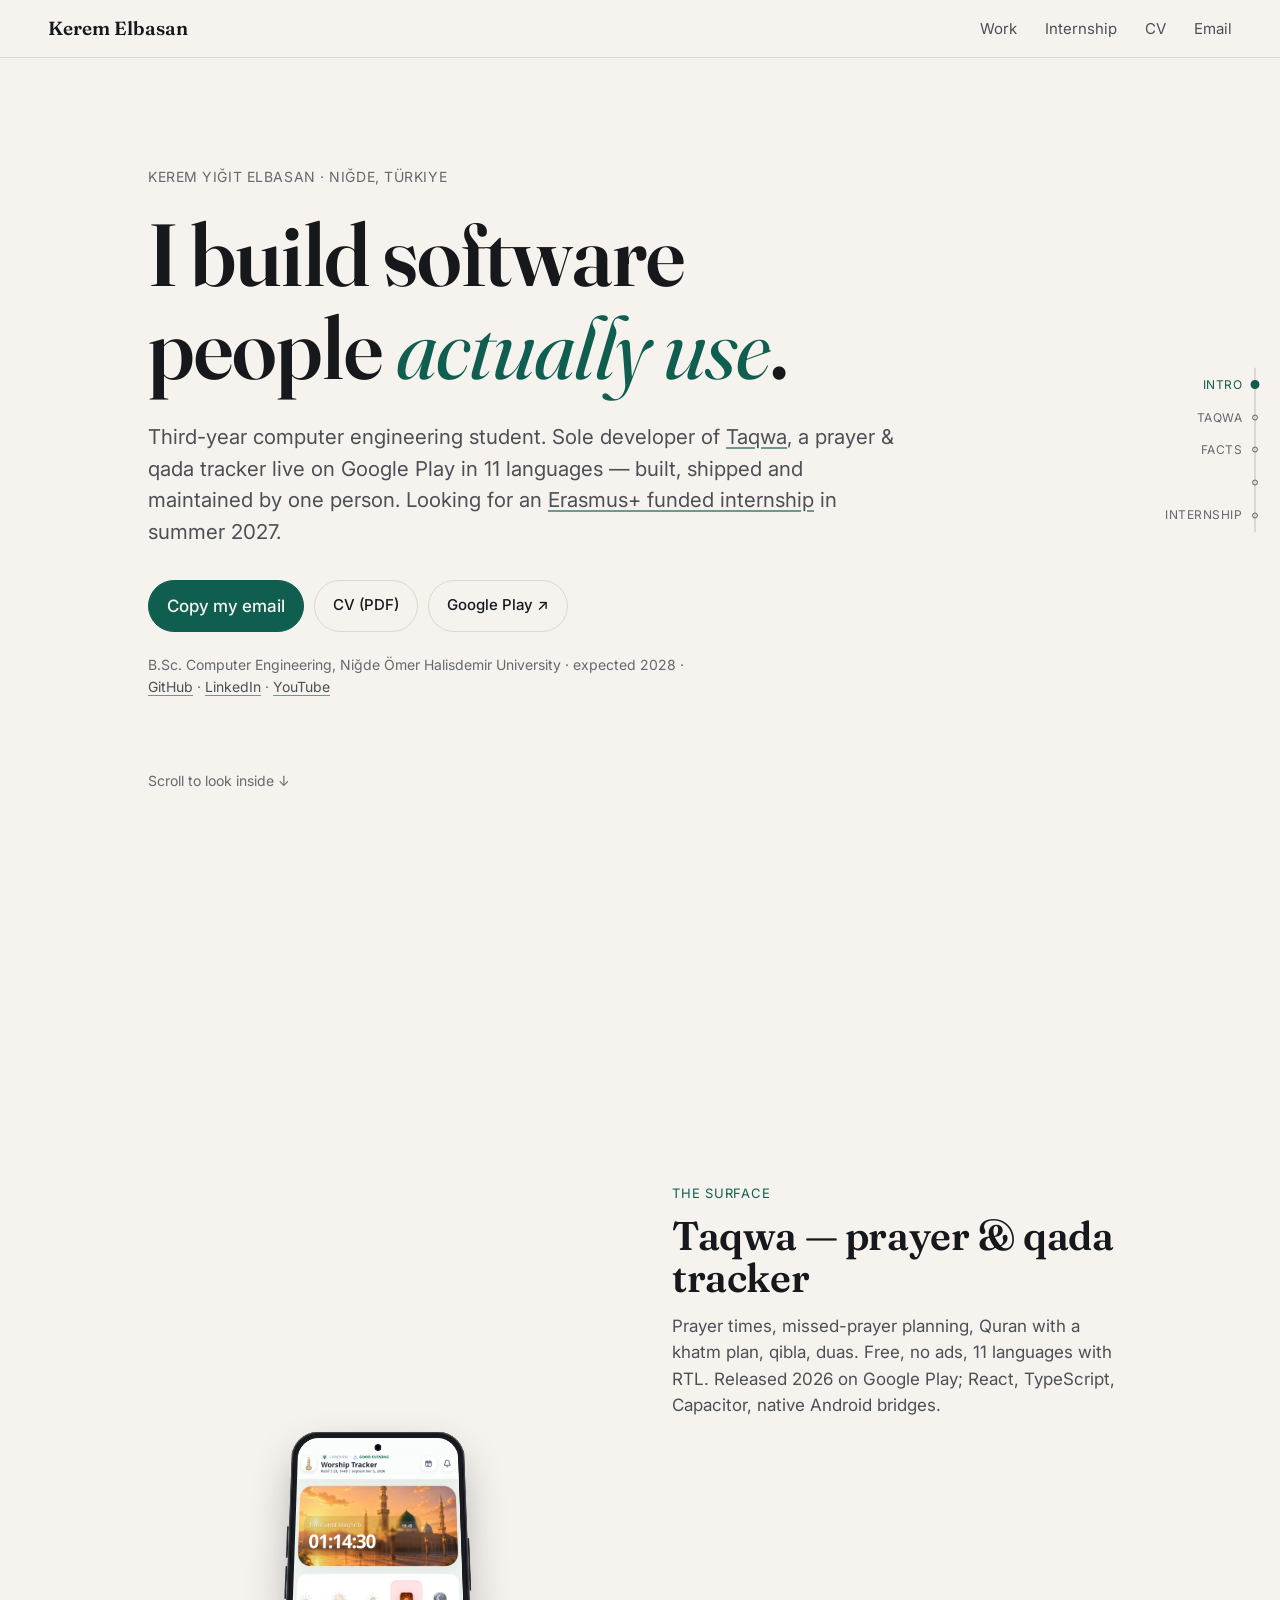
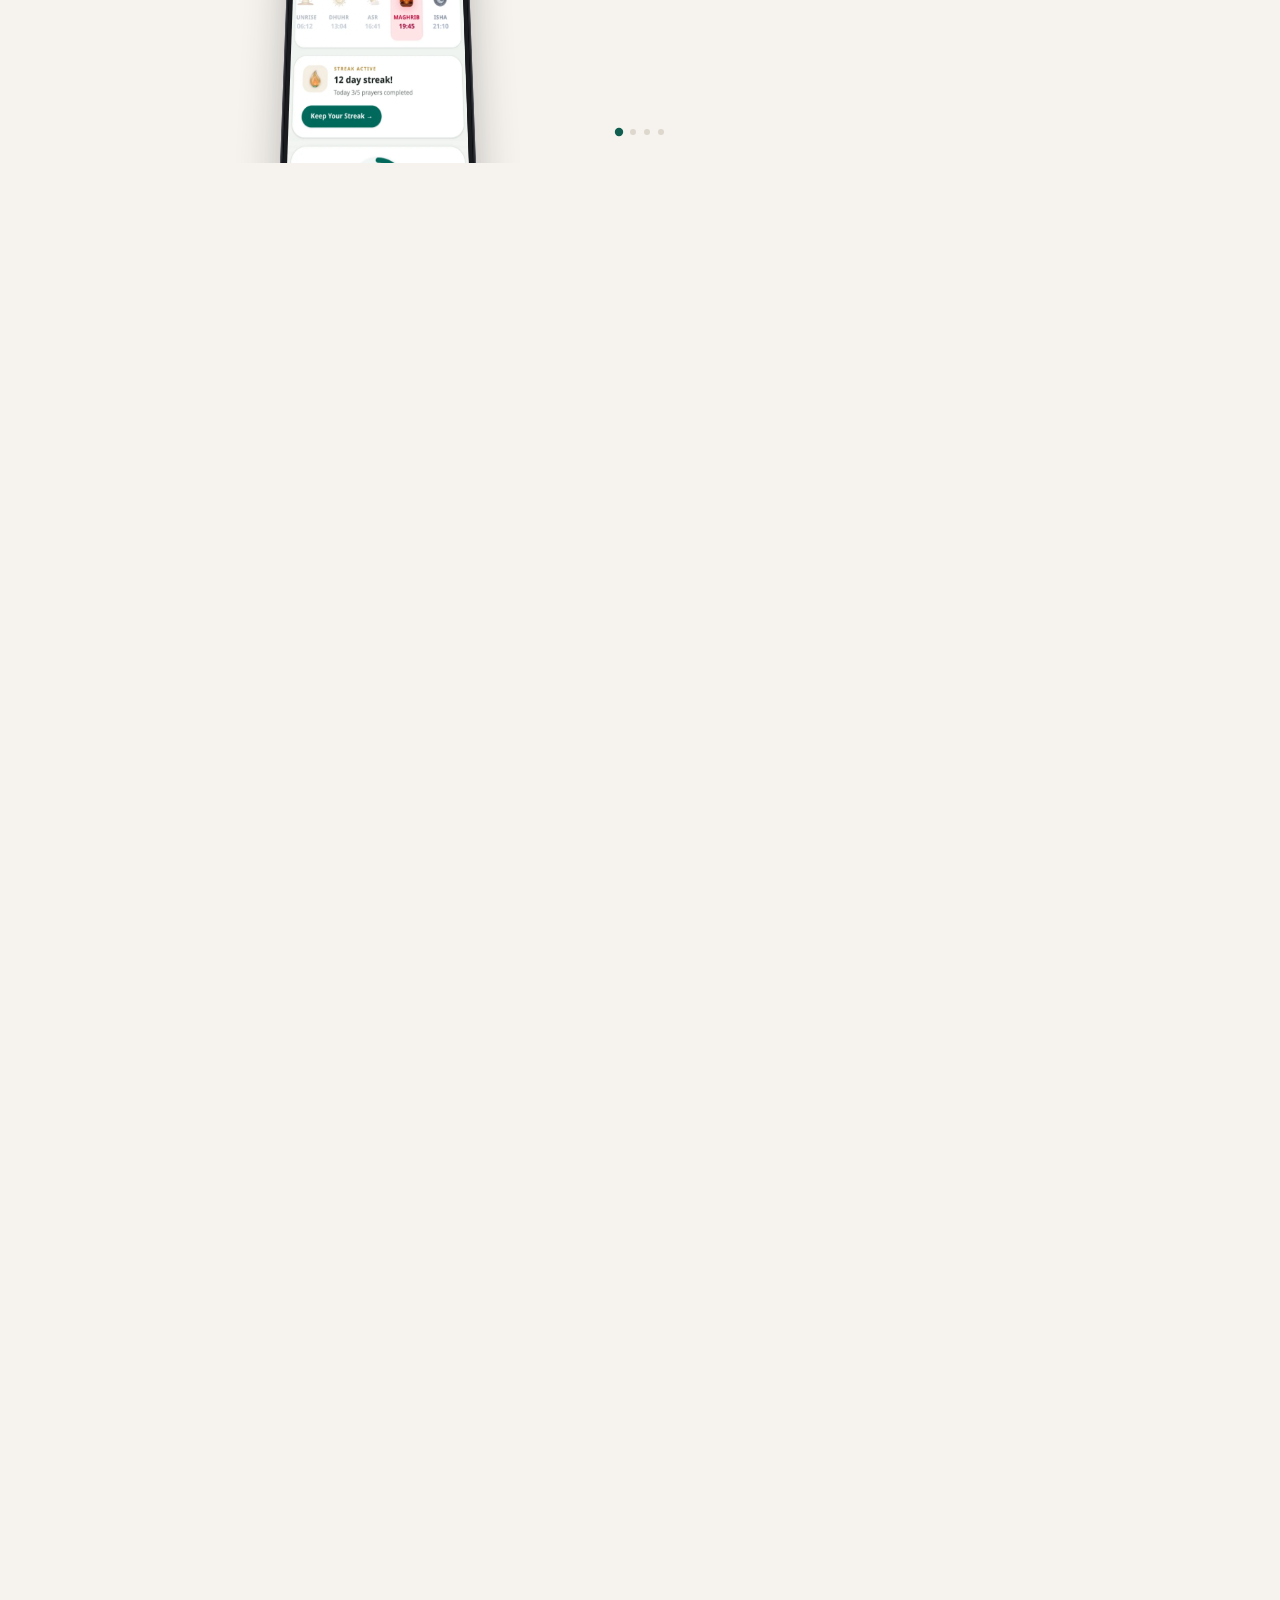
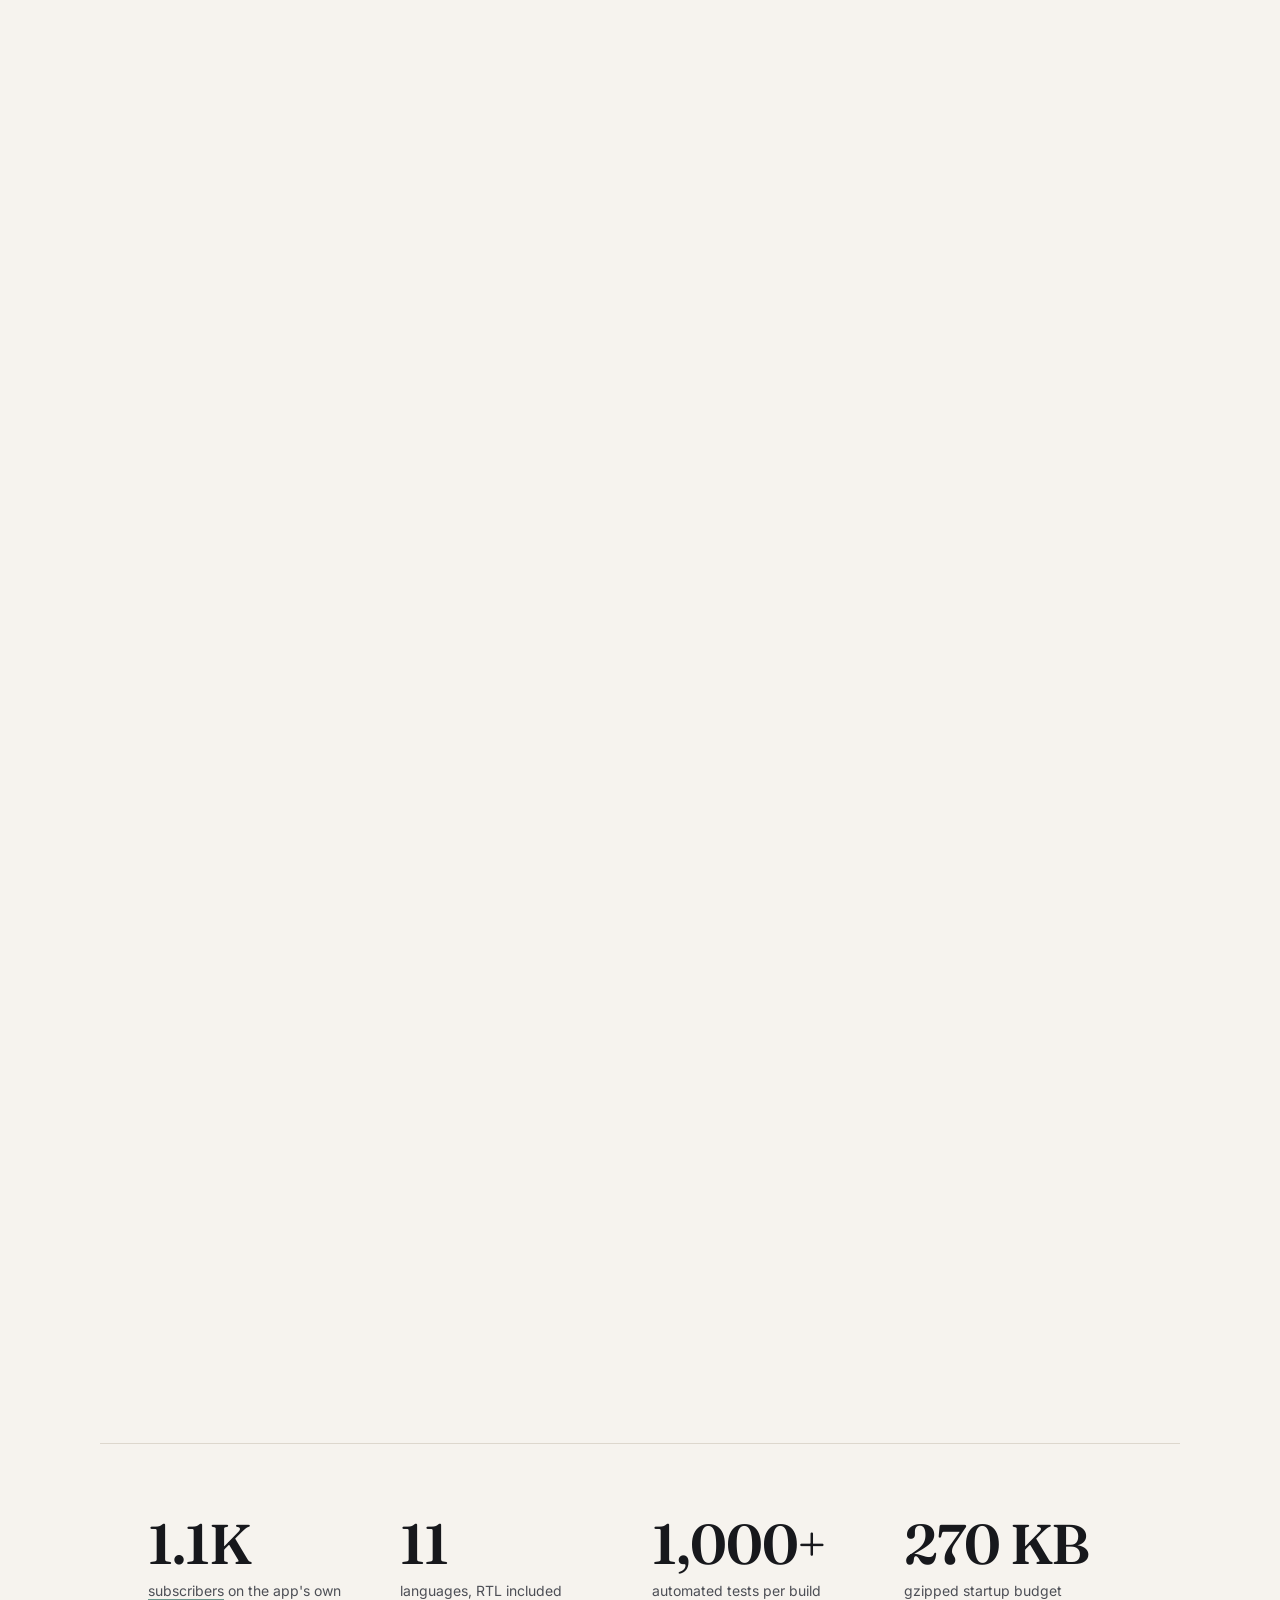
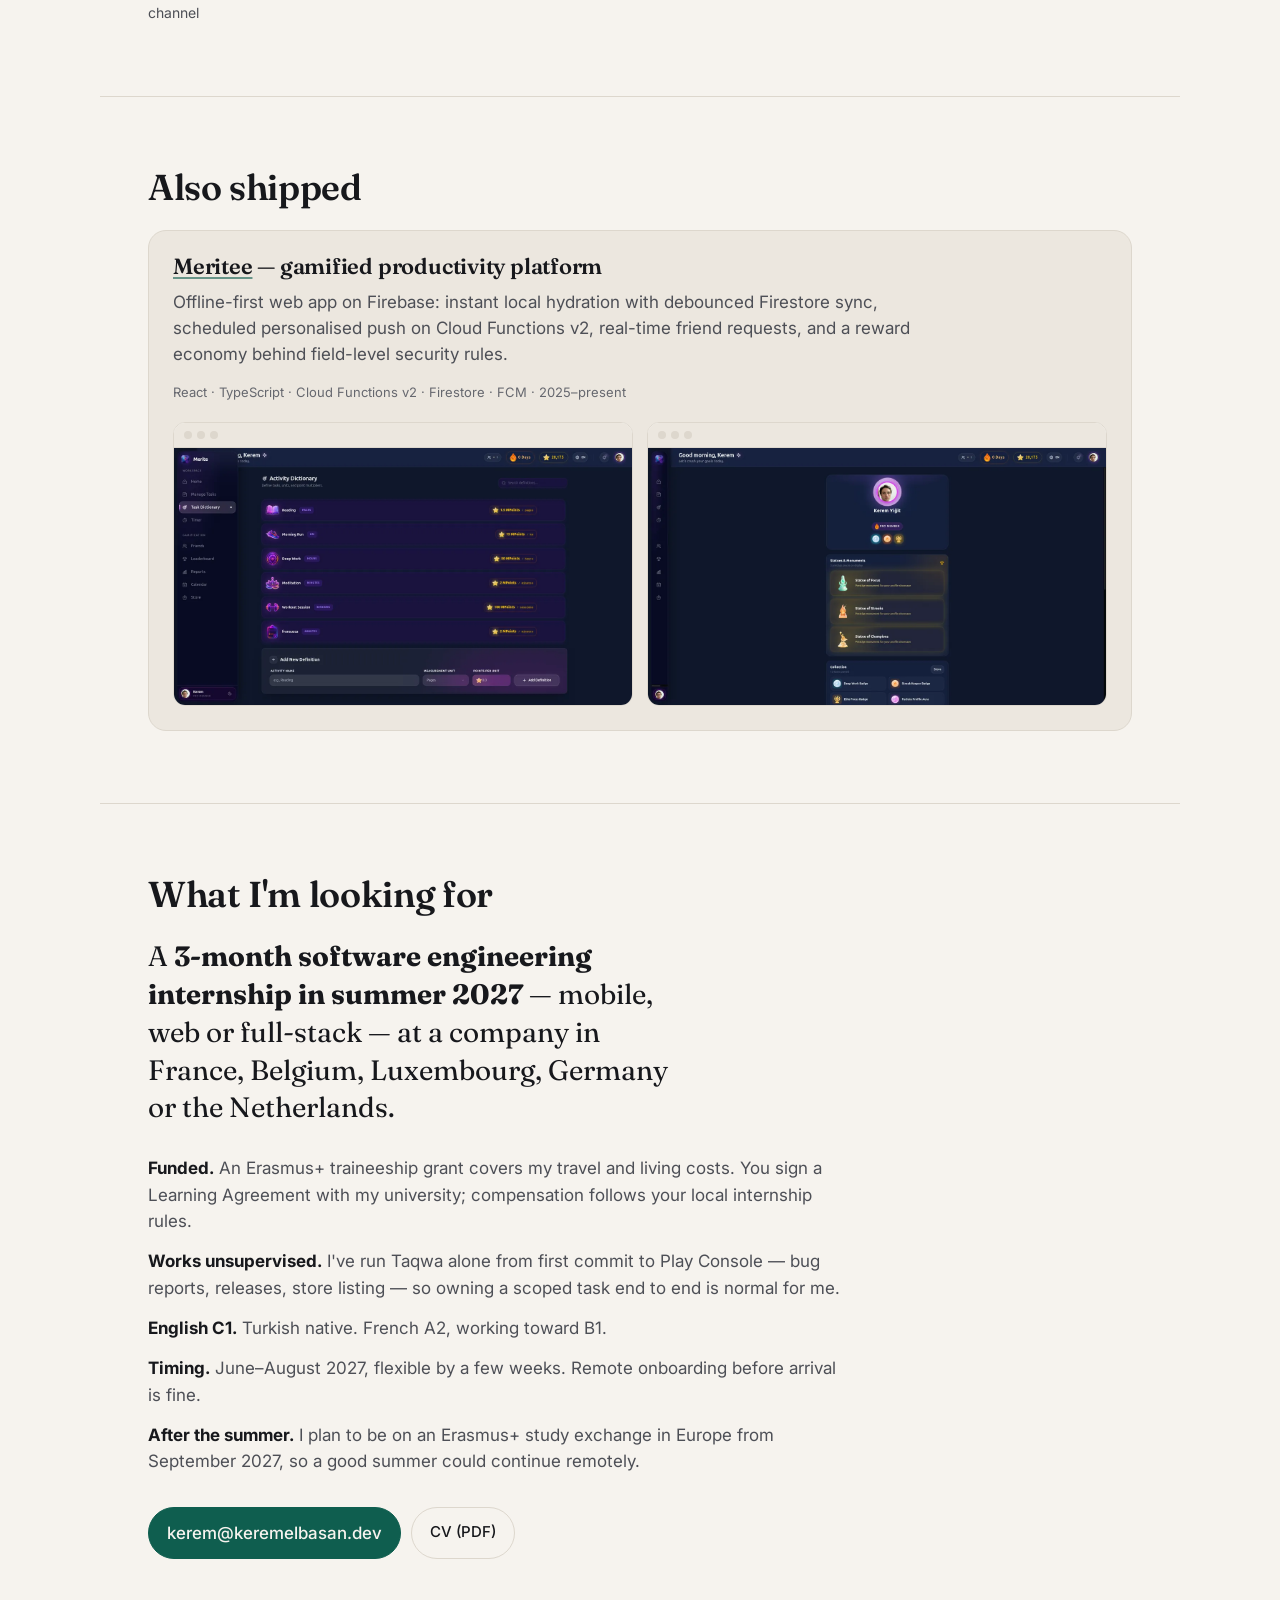
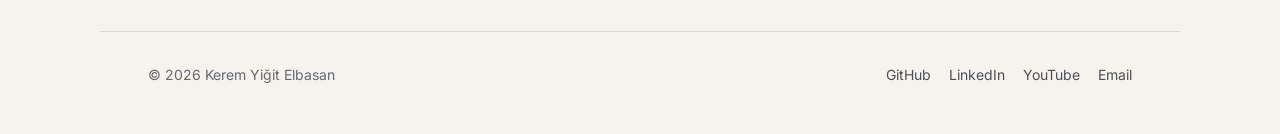
==== commit 78a6535e: "CV + site: 603 checks -> 1,000+ automated tests (1046 passing) Co-Authored-By: Claude Opus 5.5 <nore" ====
--- a/index.html
+++ b/index.html
@@ -93,7 +93,7 @@
         <li class="caption" data-step="3">
           <span class="caption-kicker">Underneath · release</span>
           <h2>A pipeline before a feature</h2>
-          <p>603 automated checks, Playwright E2E and visual tests, Firebase emulator security-rule tests, and a 270 KB gzipped startup budget the build fails on. One-tap in-app bug reporting so users tell me before the store does.</p>
+          <p>1,000+ automated tests, Playwright E2E and visual tests, Firebase emulator security-rule tests, and a 270 KB gzipped startup budget the build fails on. One-tap in-app bug reporting so users tell me before the store does.</p>
         </li>
       </ol>
 
@@ -104,7 +104,7 @@
 <section class="numbers" id="facts" data-nav="Facts" aria-label="Facts">
   <div class="num"><strong>1.1K</strong><span><a href="https://www.youtube.com/@TaqwaPrayer">subscribers</a> on the app's own channel</span></div>
   <div class="num"><strong>11</strong><span>languages, RTL included</span></div>
-  <div class="num"><strong>603</strong><span>automated checks per build</span></div>
+  <div class="num"><strong>1,000+</strong><span>automated tests per build</span></div>
   <div class="num"><strong>270 KB</strong><span>gzipped startup budget</span></div>
 </section>
 
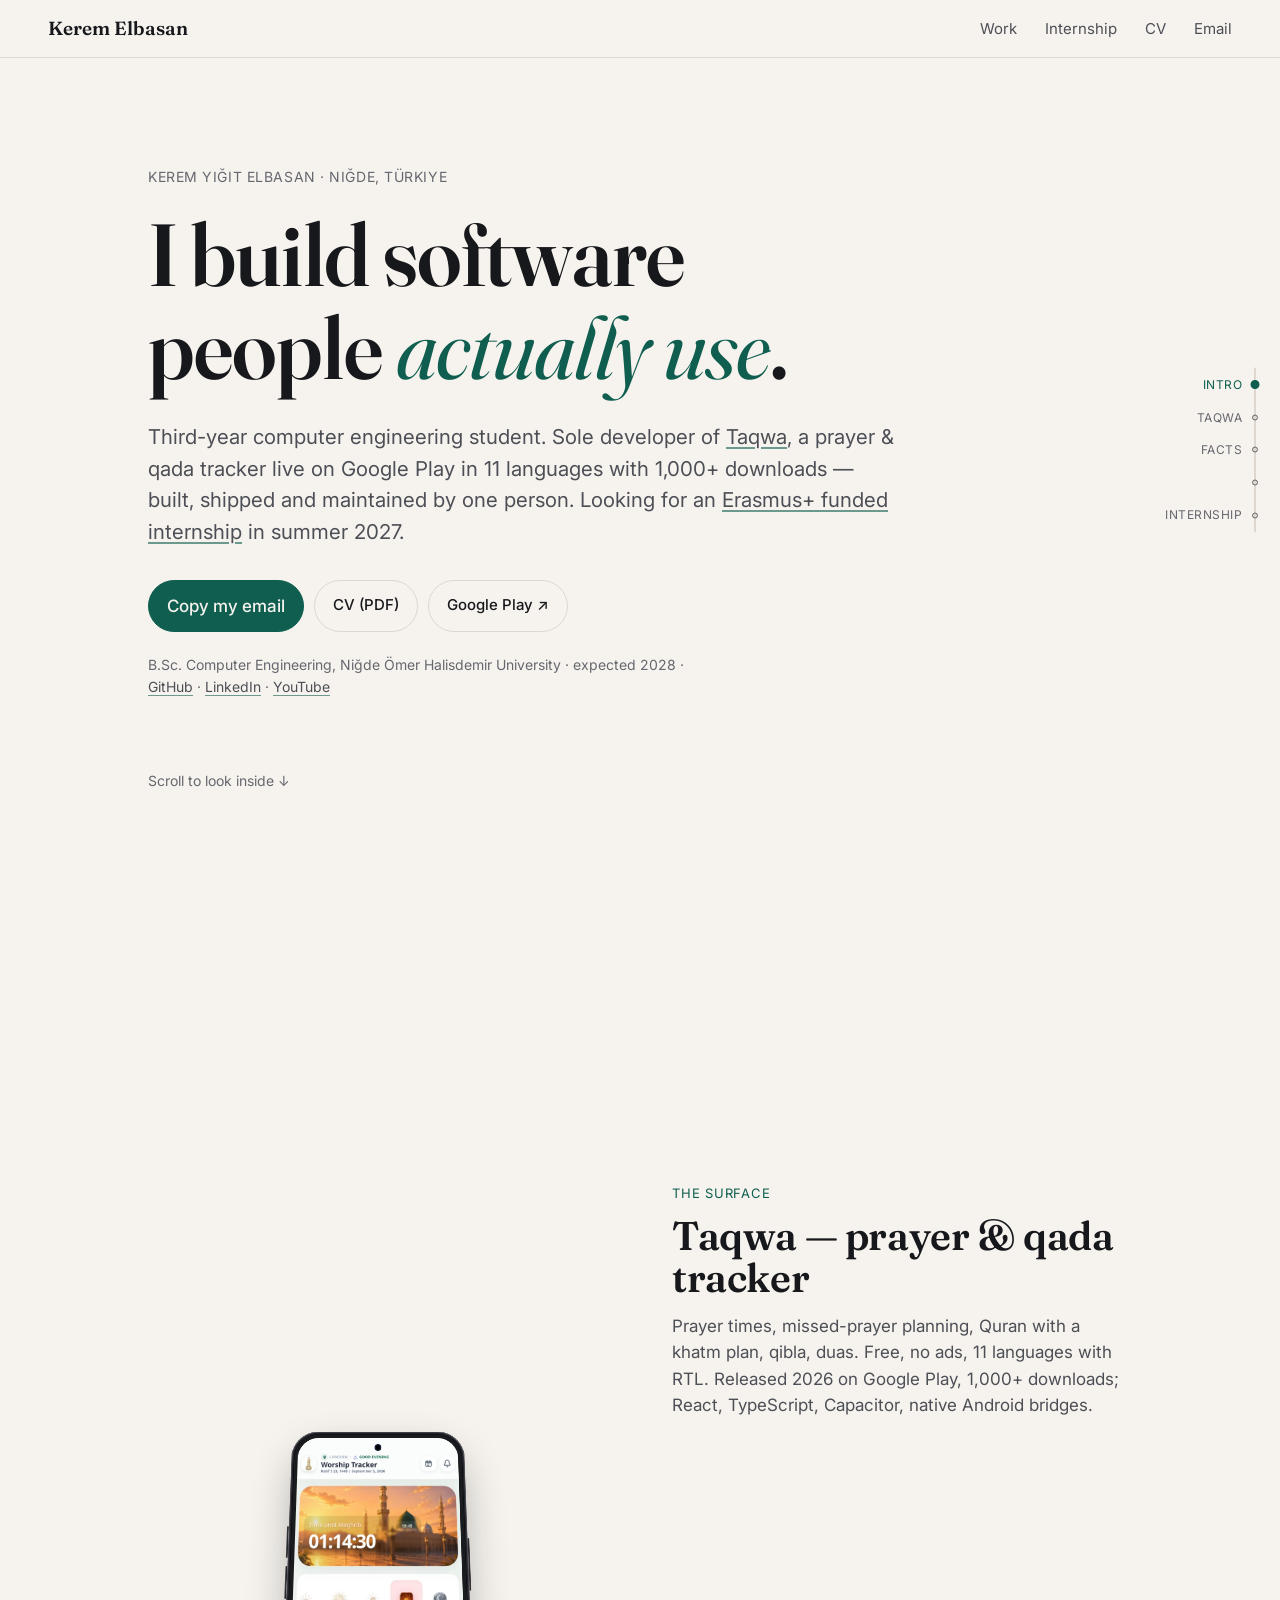
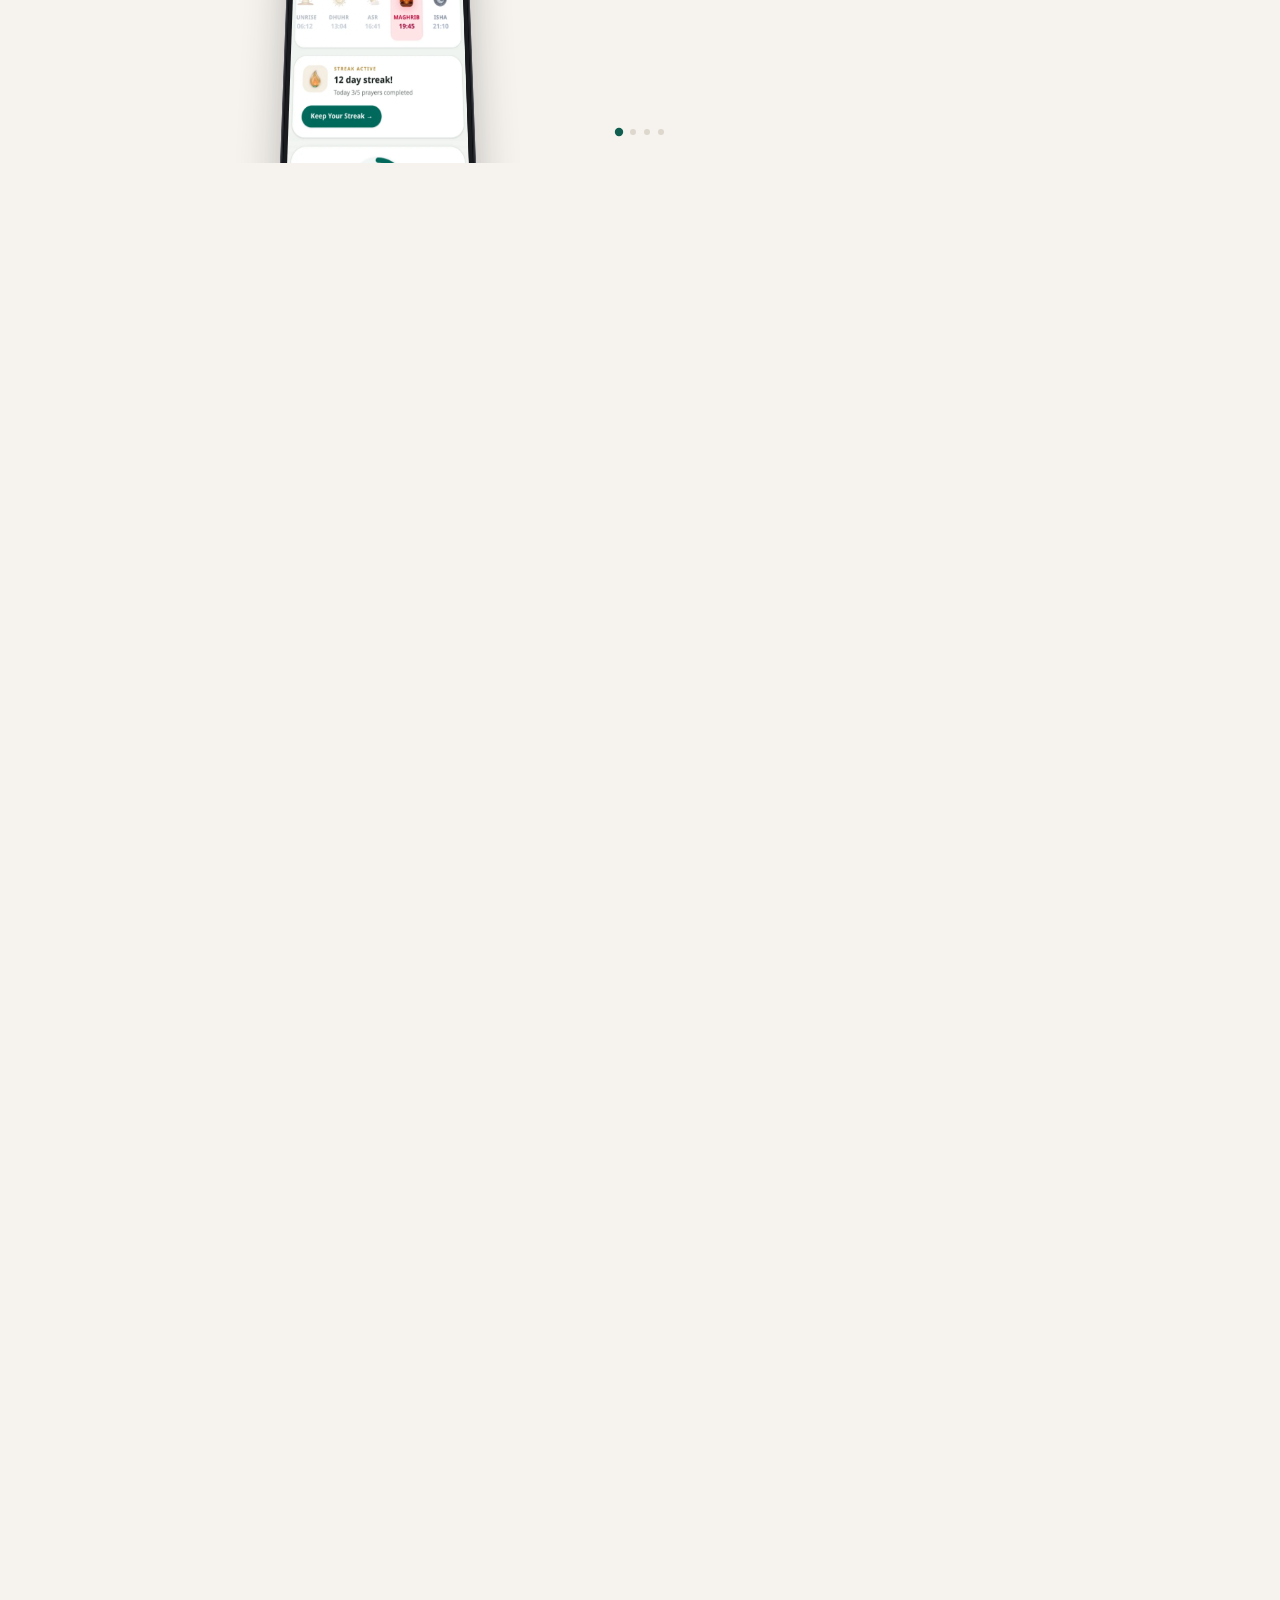
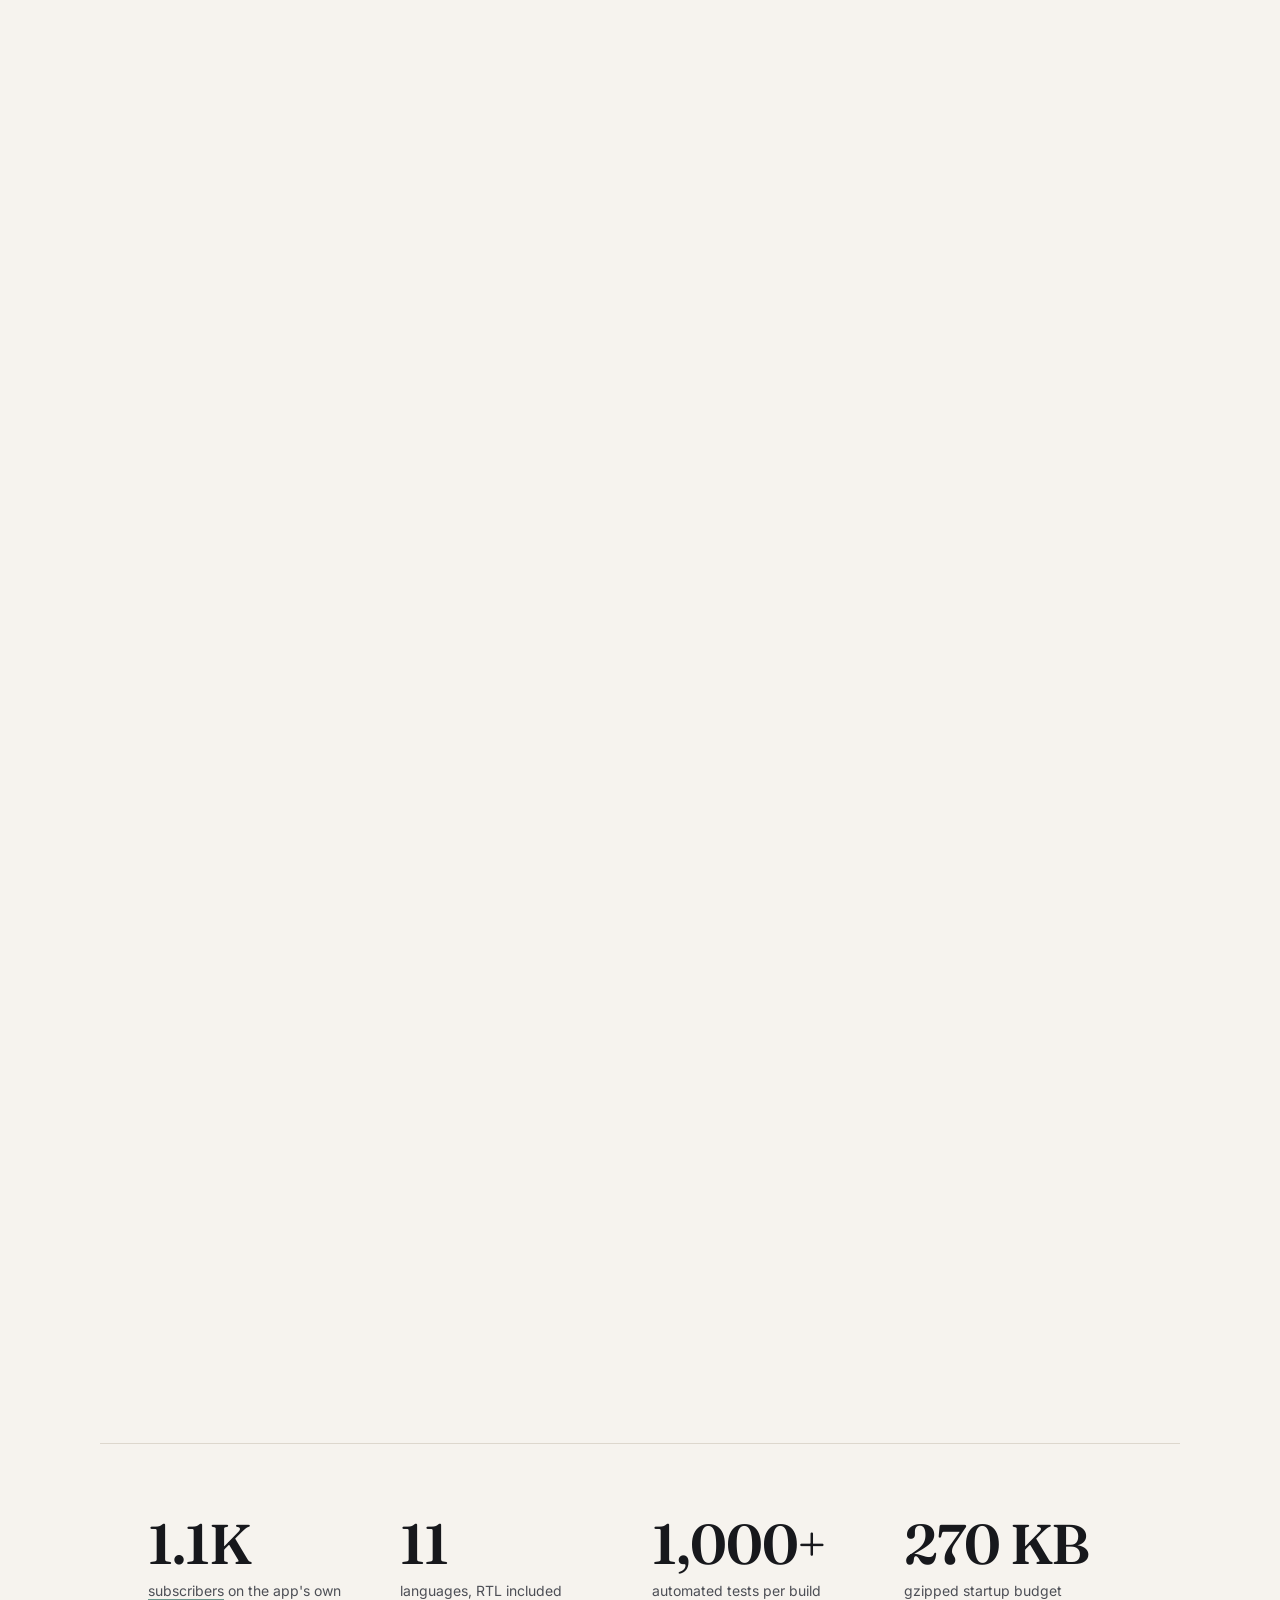
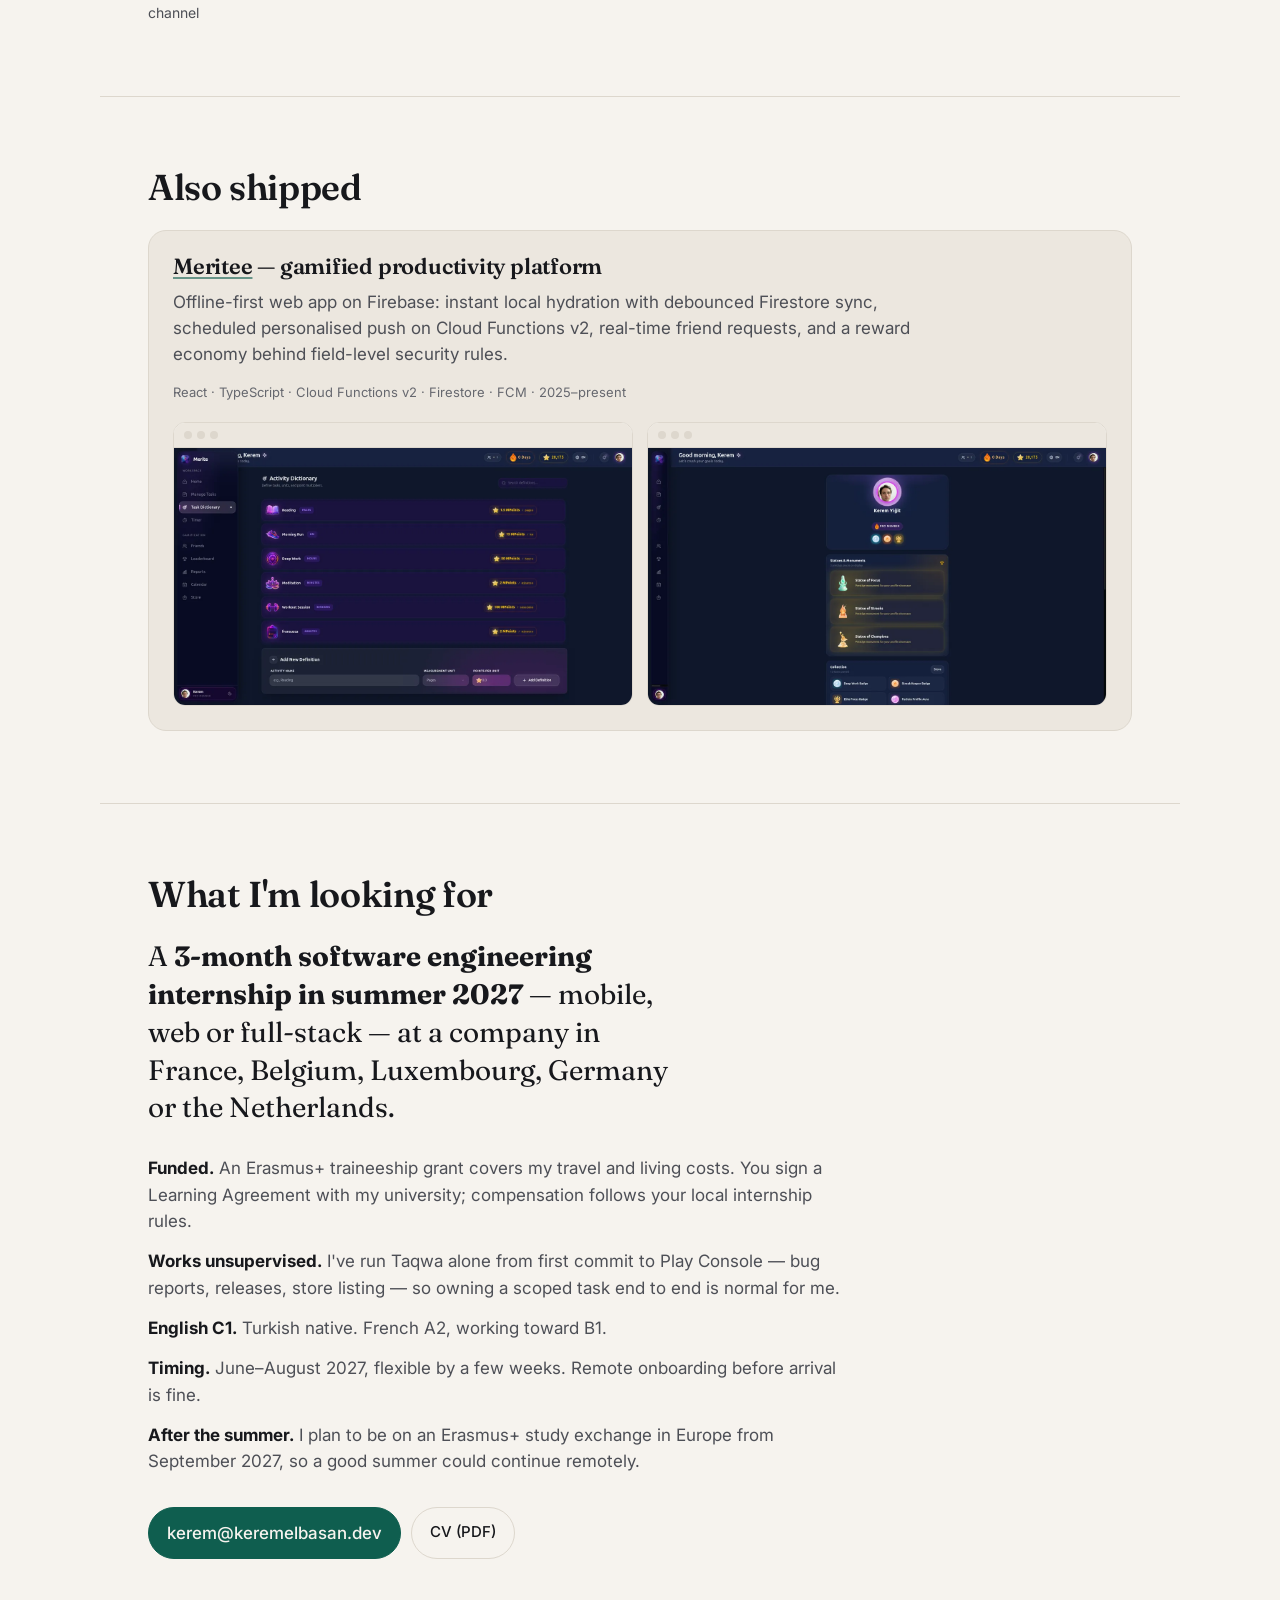
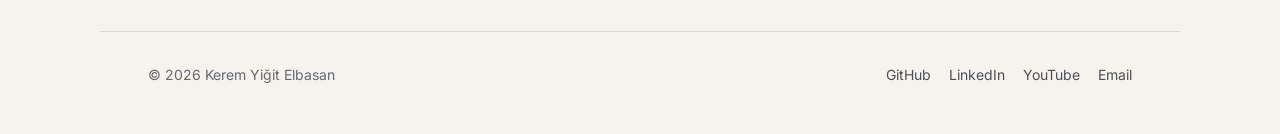
==== commit 8b8d2f22: "CV + site: Taqwa 1,000+ downloads on Google Play; 'Third-year student' Co-Authored-By: Claude Opus 5" ====
--- a/index.html
+++ b/index.html
@@ -36,7 +36,7 @@
   <h1>I build software<br>people <em>actually use</em>.</h1>
   <p class="lede">
     Third-year computer engineering student. Sole developer of <a href="https://play.google.com/store/apps/details?id=com.taqwastudio.takva">Taqwa</a>,
-    a prayer &amp; qada tracker live on Google Play in 11 languages — built, shipped and maintained by one person.
+    a prayer &amp; qada tracker live on Google Play in 11 languages with 1,000+ downloads — built, shipped and maintained by one person.
     Looking for an <a href="#internship">Erasmus+ funded internship</a> in summer 2027.
   </p>
   <div class="cta">
@@ -78,7 +78,7 @@
         <li class="caption is-active" data-step="0">
           <span class="caption-kicker">The surface</span>
           <h2>Taqwa — prayer &amp; qada tracker</h2>
-          <p>Prayer times, missed-prayer planning, Quran with a khatm plan, qibla, duas. Free, no ads, 11 languages with RTL. Released 2026 on Google Play; React, TypeScript, Capacitor, native Android bridges.</p>
+          <p>Prayer times, missed-prayer planning, Quran with a khatm plan, qibla, duas. Free, no ads, 11 languages with RTL. Released 2026 on Google Play, 1,000+ downloads; React, TypeScript, Capacitor, native Android bridges.</p>
         </li>
         <li class="caption" data-step="1">
           <span class="caption-kicker">Underneath · notifications</span>
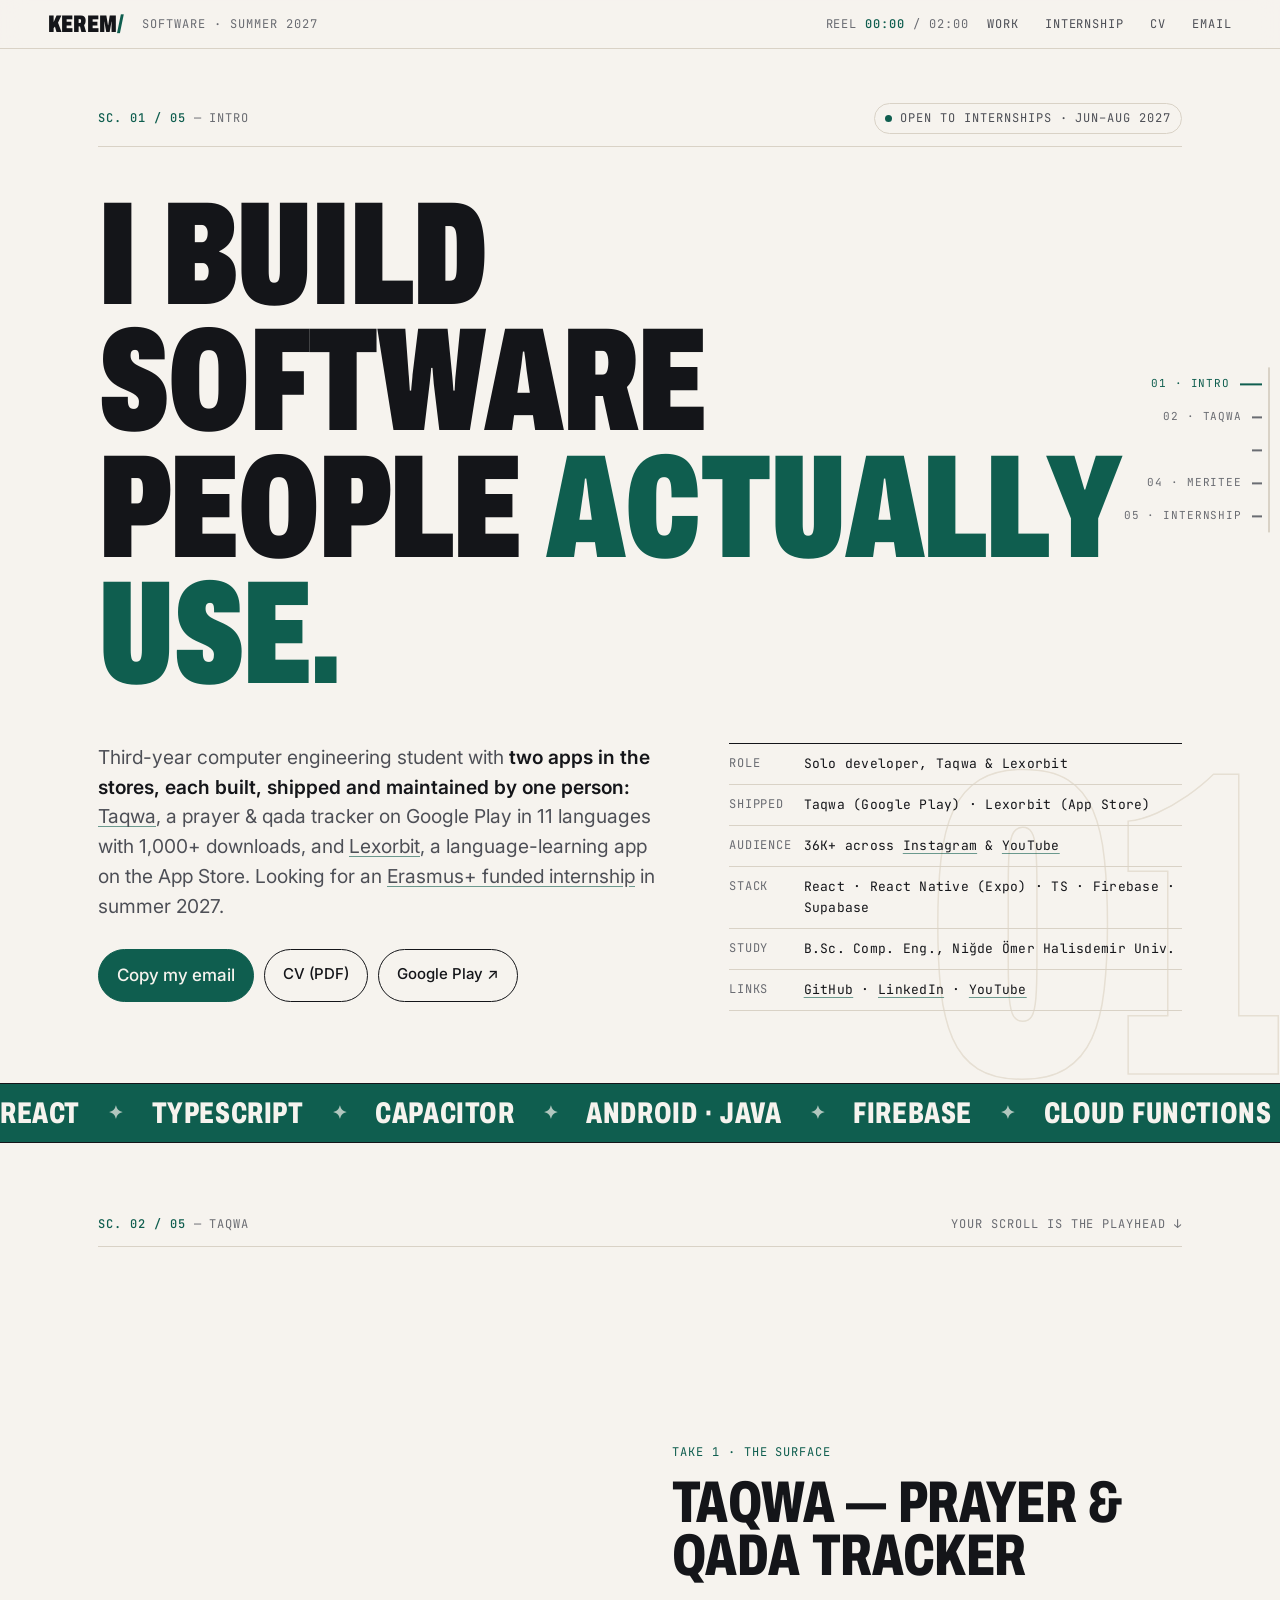
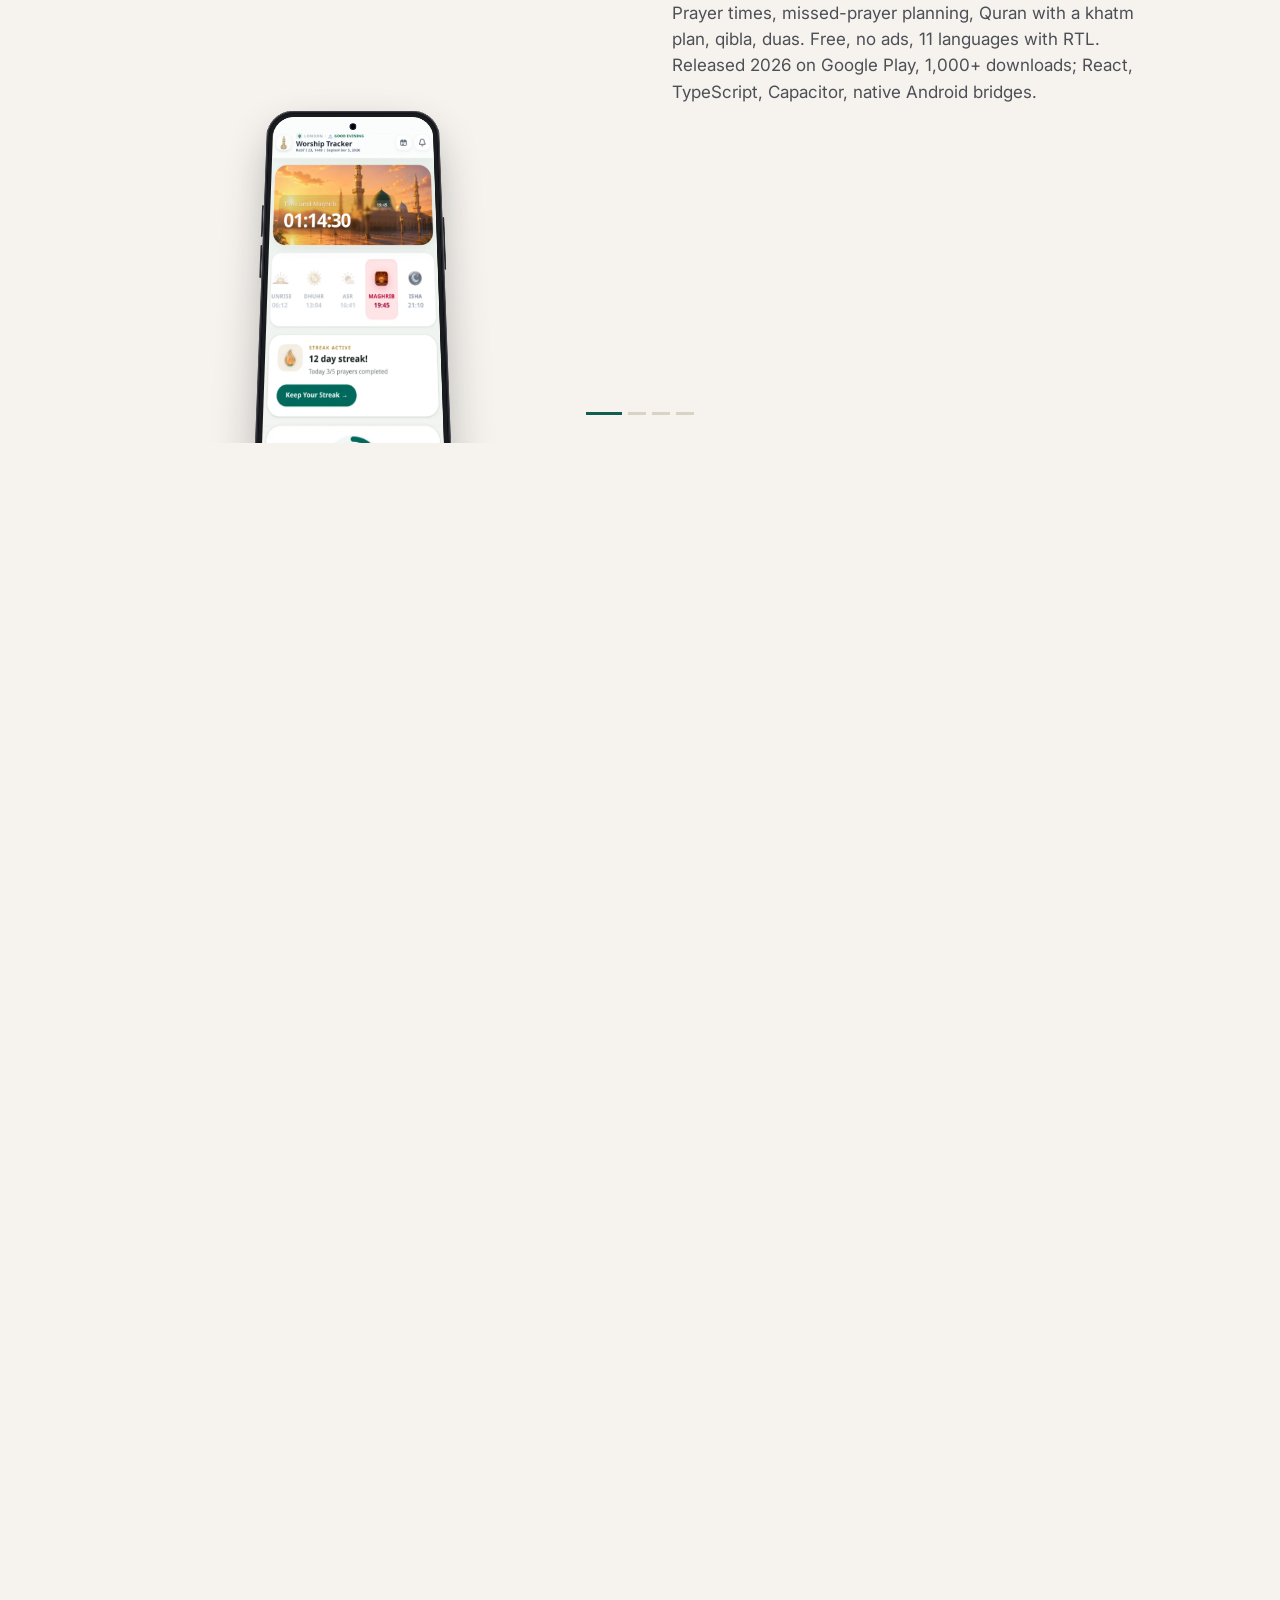
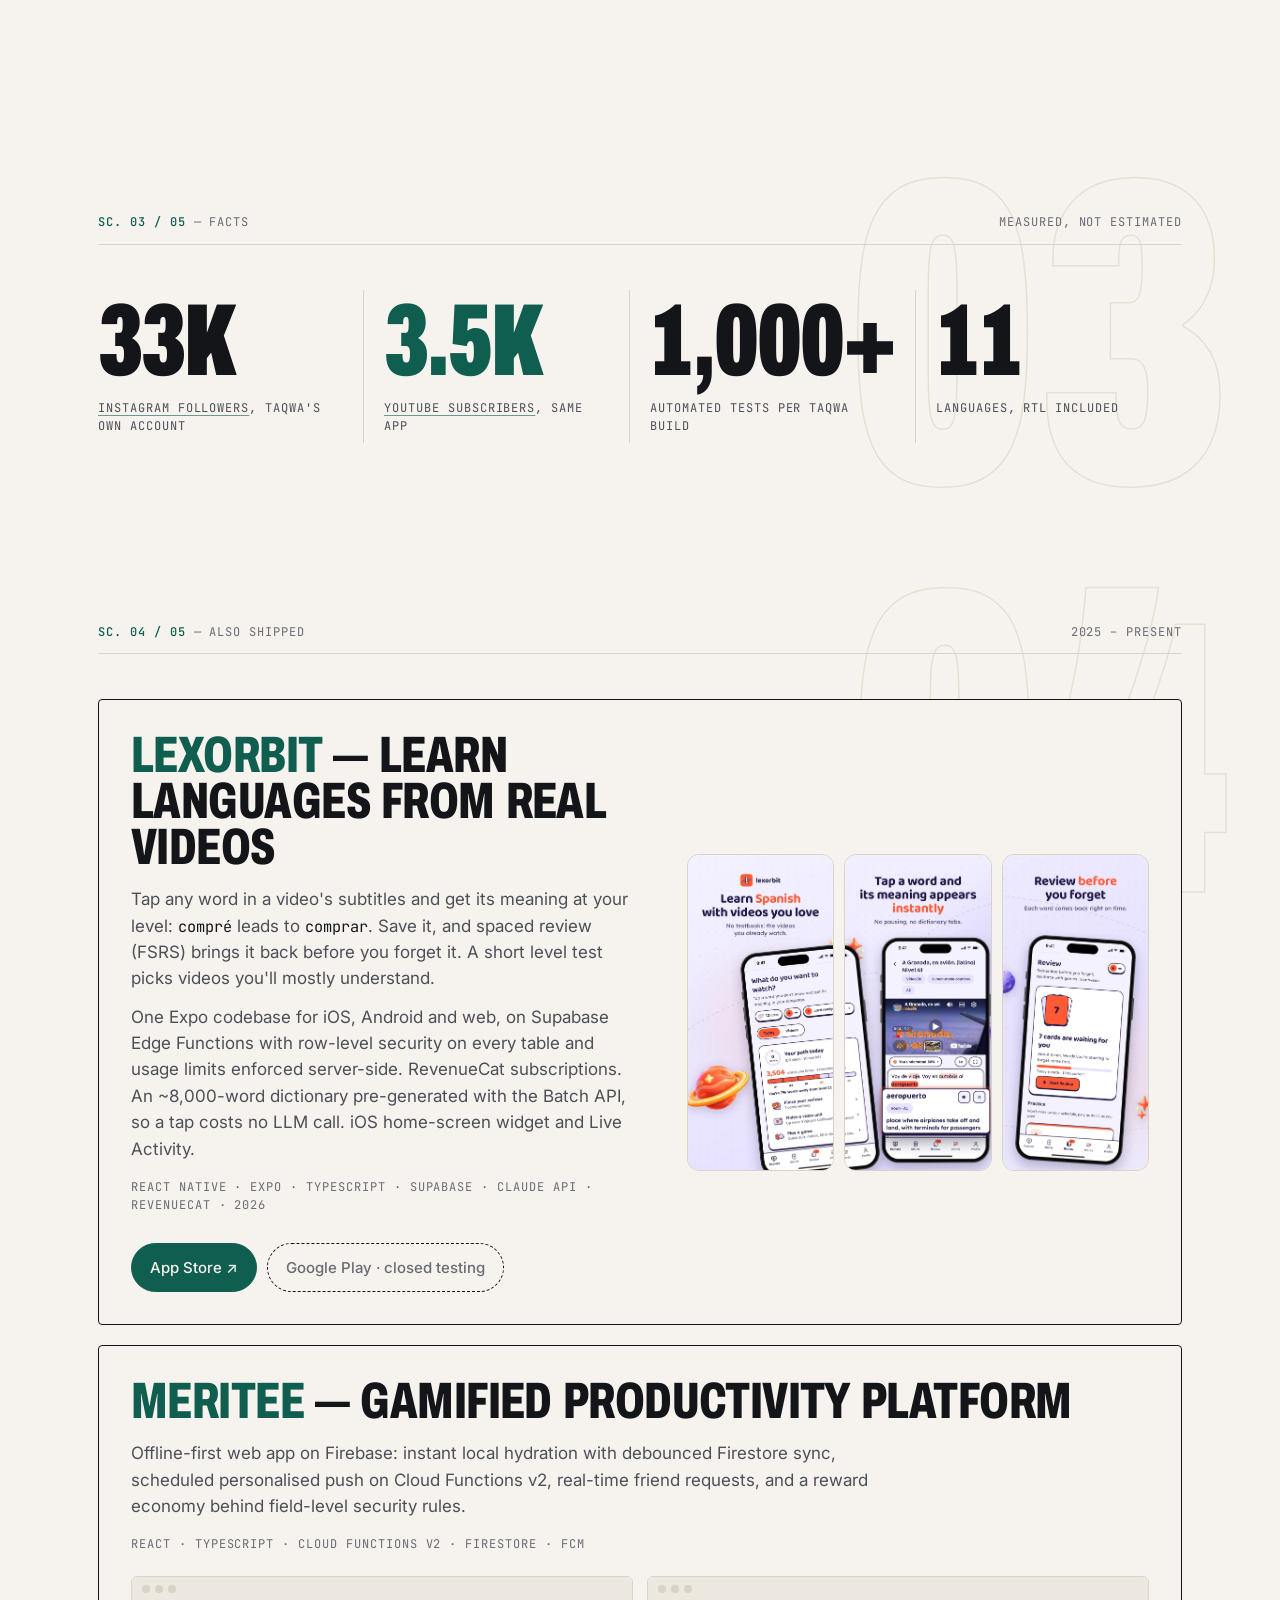
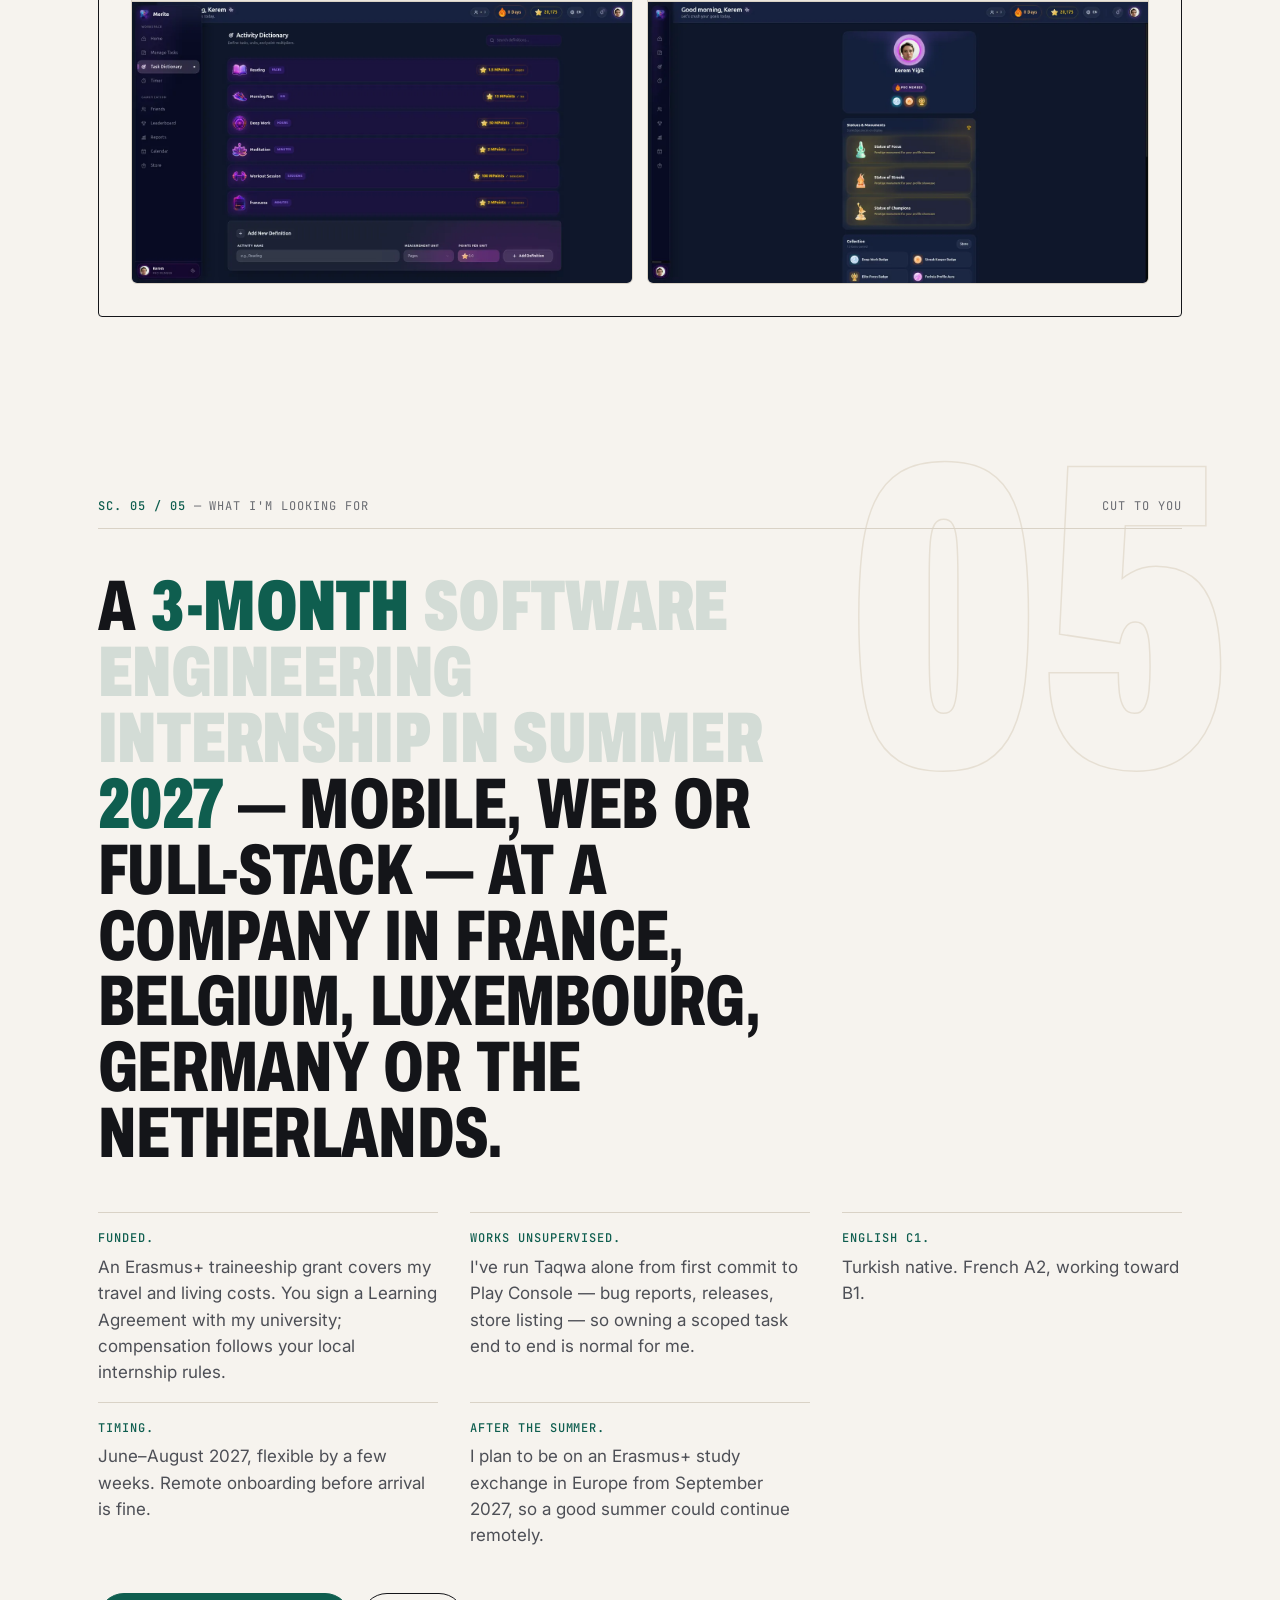
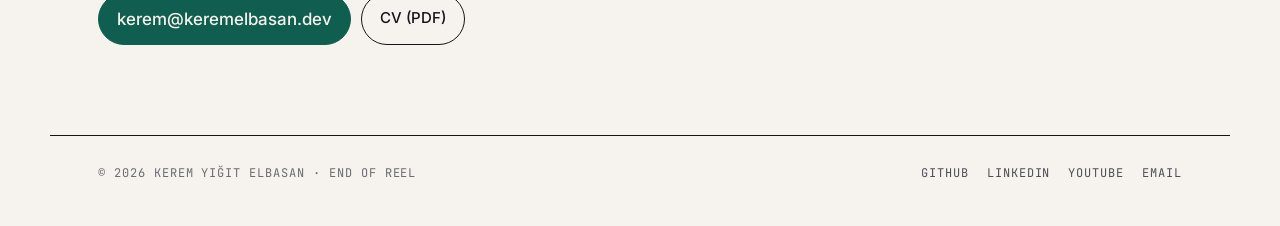
==== commit dc817262: "Site v2: kinetic type redesign, Lexorbit card, audience numbers - Archivo condensed + JetBrains Mono" ====
--- a/index.html
+++ b/index.html
@@ -4,24 +4,29 @@
 <meta charset="utf-8">
 <meta name="viewport" content="width=device-width, initial-scale=1">
 <title>Kerem Elbasan</title>
-<meta name="description" content="Kerem Yiğit Elbasan — computer engineering student who ships production software. Sole developer of Taqwa (Google Play, 11 languages). Looking for an Erasmus+ funded software internship, summer 2027.">
+<meta name="description" content="Kerem Yiğit Elbasan — computer engineering student who ships production software. Solo developer of Taqwa (Google Play, 11 languages) and Lexorbit (App Store). Looking for an Erasmus+ funded software internship, summer 2027.">
 <meta property="og:title" content="Kerem Elbasan — I build software people actually use">
-<meta property="og:description" content="Sole developer of Taqwa, a prayer & qada tracker live on Google Play in 11 languages. Looking for an Erasmus+ funded internship, summer 2027.">
+<meta property="og:description" content="Solo developer of Taqwa (Google Play, 11 languages) and Lexorbit (App Store). Looking for an Erasmus+ funded internship, summer 2027.">
 <meta property="og:type" content="website">
 <meta property="og:url" content="https://keremelbasan.dev/">
-<meta name="theme-color" content="#f6f3ee" media="(prefers-color-scheme: light)">
-<meta name="theme-color" content="#131417" media="(prefers-color-scheme: dark)">
-<link rel="icon" href="data:image/svg+xml,%3Csvg xmlns='http://www.w3.org/2000/svg' viewBox='0 0 64 64'%3E%3Crect width='64' height='64' rx='14' fill='%230f5e4f'/%3E%3Ctext x='32' y='43' font-family='Georgia,serif' font-size='34' text-anchor='middle' fill='%23f6f3ee'%3EK%3C/text%3E%3C/svg%3E">
+<meta name="theme-color" content="#f6f3ee">
+<link rel="icon" href="data:image/svg+xml,%3Csvg xmlns='http://www.w3.org/2000/svg' viewBox='0 0 64 64'%3E%3Crect width='64' height='64' rx='14' fill='%230f5e4f'/%3E%3Ctext x='32' y='45' font-family='Arial Narrow,Arial,sans-serif' font-weight='900' font-size='38' text-anchor='middle' fill='%23f6f3ee'%3EK%3C/text%3E%3C/svg%3E">
 <link rel="preconnect" href="https://fonts.googleapis.com">
 <link rel="preconnect" href="https://fonts.gstatic.com" crossorigin>
-<link href="https://fonts.googleapis.com/css2?family=Fraunces:ital,opsz,wght@0,9..144,400;0,9..144,600;1,9..144,400&family=Inter:wght@400;500;600&display=swap" rel="stylesheet">
+<link href="https://fonts.googleapis.com/css2?family=Archivo:wdth,wght@62..125,400..900&family=Inter:wght@400;500;600&family=JetBrains+Mono:wght@400;500&display=swap" rel="stylesheet">
 <link rel="stylesheet" href="style.css">
+<script>
+  // Hide the hero headline only when we're going to animate it in; CSS has a timed fallback.
+  if (!matchMedia('(prefers-reduced-motion: reduce)').matches) document.documentElement.classList.add('kin');
+</script>
 </head>
 <body>
 
 <header class="nav">
-  <a class="nav-name" href="#top">Kerem Elbasan</a>
-  <nav class="nav-links">
+  <a class="nav-name" href="#top">KEREM<span>/</span></a>
+  <span class="nav-sub mono">Software · Summer 2027</span>
+  <span class="nav-tc mono" aria-hidden="true">REEL <b id="tc">00:00</b> / 02:00</span>
+  <nav class="nav-links mono">
     <a href="#work">Work</a>
     <a href="#internship">Internship</a>
     <a href="assets/Kerem-Elbasan-CV.pdf">CV</a>
@@ -32,28 +37,57 @@
 <main id="top">
 
 <section class="hero" id="intro" data-nav="Intro">
-  <p class="eyebrow">Kerem Yiğit Elbasan · Niğde, Türkiye</p>
-  <h1>I build software<br>people <em>actually use</em>.</h1>
-  <p class="lede">
-    Third-year computer engineering student. Sole developer of <a href="https://play.google.com/store/apps/details?id=com.taqwastudio.takva">Taqwa</a>,
-    a prayer &amp; qada tracker live on Google Play in 11 languages with 1,000+ downloads — built, shipped and maintained by one person.
-    Looking for an <a href="#internship">Erasmus+ funded internship</a> in summer 2027.
-  </p>
-  <div class="cta">
-    <button class="btn btn-primary js-copy" type="button" data-copy="kerem@keremelbasan.dev">Copy my email</button>
-    <a class="btn" href="assets/Kerem-Elbasan-CV.pdf">CV (PDF)</a>
-    <a class="btn" href="https://play.google.com/store/apps/details?id=com.taqwastudio.takva">Google Play ↗</a>
-  </div>
-  <p class="proof">
-    B.Sc. Computer Engineering, Niğde Ömer Halisdemir University · expected 2028 ·
-    <a href="https://github.com/nydeilith">GitHub</a> · <a href="https://www.linkedin.com/in/key51">LinkedIn</a> · <a href="https://www.youtube.com/@TaqwaPrayer">YouTube</a>
-  </p>
-  <p class="scroll-hint" aria-hidden="true">Scroll to look inside ↓</p>
-</section>
+  <span class="ghost" aria-hidden="true">01</span>
+  <div class="slate mono">
+    <span><b>SC. 01 / 05</b> — Intro</span>
+    <span class="live"><i></i>Open to internships · Jun–Aug 2027</span>
+  </div>
+
+  <h1 class="kinetic" aria-label="I build software people actually use.">
+    <span class="line">I build</span>
+    <span class="line">software</span>
+    <span class="line">people <em>actually</em></span>
+    <span class="line"><em>use</em><span class="stop">.</span></span>
+  </h1>
+
+  <div class="hero-grid">
+    <div>
+      <p class="lede">
+        Third-year computer engineering student with <strong>two apps in the stores, each built, shipped and maintained by one person:</strong>
+        <a href="https://play.google.com/store/apps/details?id=com.taqwastudio.takva">Taqwa</a>, a prayer &amp; qada tracker on Google Play in 11 languages with 1,000+ downloads,
+        and <a href="https://apps.apple.com/app/id6829423129">Lexorbit</a>, a language-learning app on the App Store.
+        Looking for an <a href="#internship">Erasmus+ funded internship</a> in summer 2027.
+      </p>
+      <div class="cta">
+        <button class="btn btn-primary js-copy" type="button" data-copy="kerem@keremelbasan.dev">Copy my email</button>
+        <a class="btn" href="assets/Kerem-Elbasan-CV.pdf">CV (PDF)</a>
+        <a class="btn" href="https://play.google.com/store/apps/details?id=com.taqwastudio.takva">Google Play ↗</a>
+      </div>
+    </div>
+    <dl class="spec mono">
+      <div><dt>Role</dt><dd>Solo developer, Taqwa &amp; Lexorbit</dd></div>
+      <div><dt>Shipped</dt><dd>Taqwa (Google Play) · Lexorbit (App Store)</dd></div>
+      <div><dt>Audience</dt><dd>36K+ across <a href="https://www.instagram.com/taqwa_prayer/">Instagram</a> &amp; <a href="https://www.youtube.com/@TaqwaPrayer">YouTube</a></dd></div>
+      <div><dt>Stack</dt><dd>React · React Native (Expo) · TS · Firebase · Supabase</dd></div>
+      <div><dt>Study</dt><dd>B.Sc. Comp. Eng., Niğde Ömer Halisdemir Univ.</dd></div>
+      <div><dt>Links</dt><dd><a href="https://github.com/nydeilith">GitHub</a> · <a href="https://www.linkedin.com/in/key51">LinkedIn</a> · <a href="https://www.youtube.com/@TaqwaPrayer">YouTube</a></dd></div>
+    </dl>
+  </div>
+</section>
+
+<div class="marquee" aria-hidden="true">
+  <div class="marquee-track">
+    <span>React</span><i>✦</i><span>TypeScript</span><i>✦</i><span>Capacitor</span><i>✦</i><span>Android · Java</span><i>✦</i><span>Firebase</span><i>✦</i><span>Cloud Functions</span><i>✦</i><span>Playwright</span><i>✦</i><span>Python</span><i>✦</i><span>11 Languages · RTL</span><i>✦</i>
+  </div>
+</div>
 
 <!-- Scroll story: the phone scales in, then each scroll step swaps the screen and reveals what's underneath. -->
 <section class="story" id="work" data-nav="Taqwa" aria-label="Taqwa, and what's underneath it">
   <div class="story-sticky">
+    <div class="slate slate-abs mono">
+      <span><b>SC. 02 / 05</b> — Taqwa</span>
+      <span>Your scroll is the playhead ↓</span>
+    </div>
     <div class="story-grid">
 
       <div class="phone-wrap">
@@ -76,22 +110,22 @@
 
       <ol class="captions" id="captions">
         <li class="caption is-active" data-step="0">
-          <span class="caption-kicker">The surface</span>
+          <span class="caption-kicker mono">Take 1 · The surface</span>
           <h2>Taqwa — prayer &amp; qada tracker</h2>
           <p>Prayer times, missed-prayer planning, Quran with a khatm plan, qibla, duas. Free, no ads, 11 languages with RTL. Released 2026 on Google Play, 1,000+ downloads; React, TypeScript, Capacitor, native Android bridges.</p>
         </li>
         <li class="caption" data-step="1">
-          <span class="caption-kicker">Underneath · notifications</span>
+          <span class="caption-kicker mono">Take 2 · Notifications</span>
           <h2>Alerts that survive the OS</h2>
           <p>Prayer times are computed 14 days ahead, schedules are deduplicated and the OS queue is verified on every launch. Handles revoked exact-alarm permission and doze on Android. Home-screen widget and live prayer-window notifications via Java bridges Capacitor doesn't provide.</p>
         </li>
         <li class="caption" data-step="2">
-          <span class="caption-kicker">Underneath · data</span>
+          <span class="caption-kicker mono">Take 3 · Data</span>
           <h2>Offline first, account optional</h2>
           <p>Everything works with no account and no connection: times, tracking, Quran text, language packs. Sign in and Firebase backs it up; don't, and it never leaves the device.</p>
         </li>
         <li class="caption" data-step="3">
-          <span class="caption-kicker">Underneath · release</span>
+          <span class="caption-kicker mono">Take 4 · Release</span>
           <h2>A pipeline before a feature</h2>
           <p>1,000+ automated tests, Playwright E2E and visual tests, Firebase emulator security-rule tests, and a 270 KB gzipped startup budget the build fails on. One-tap in-app bug reporting so users tell me before the store does.</p>
         </li>
@@ -101,19 +135,41 @@
   </div>
 </section>
 
-<section class="numbers" id="facts" data-nav="Facts" aria-label="Facts">
-  <div class="num"><strong>1.1K</strong><span><a href="https://www.youtube.com/@TaqwaPrayer">subscribers</a> on the app's own channel</span></div>
-  <div class="num"><strong>11</strong><span>languages, RTL included</span></div>
-  <div class="num"><strong>1,000+</strong><span>automated tests per build</span></div>
-  <div class="num"><strong>270 KB</strong><span>gzipped startup budget</span></div>
+<section class="numbers-wrap" id="facts" data-nav="Facts" aria-label="Facts">
+  <span class="ghost" aria-hidden="true">03</span>
+  <div class="slate mono"><span><b>SC. 03 / 05</b> — Facts</span><span>Measured, not estimated</span></div>
+  <div class="numbers">
+    <div class="num"><strong data-count="33" data-suffix="K">33K</strong><span class="mono"><a href="https://www.instagram.com/taqwa_prayer/">Instagram followers</a>, Taqwa's own account</span></div>
+    <div class="num"><strong data-count="3.5" data-dec="1" data-suffix="K">3.5K</strong><span class="mono"><a href="https://www.youtube.com/@TaqwaPrayer">YouTube subscribers</a>, same app</span></div>
+    <div class="num"><strong data-count="1000" data-sep="1" data-suffix="+">1,000+</strong><span class="mono">Automated tests per Taqwa build</span></div>
+    <div class="num"><strong data-count="11">11</strong><span class="mono">Languages, RTL included</span></div>
+  </div>
 </section>
 
 <section class="also" id="also" data-nav="Meritee">
-  <h2 class="section-title">Also shipped</h2>
+  <span class="ghost" aria-hidden="true">04</span>
+  <div class="slate mono"><span><b>SC. 04 / 05</b> — Also shipped</span><span>2025 – present</span></div>
+  <article class="card card-lex">
+    <div class="card-lex-text">
+      <h3><a href="https://apps.apple.com/app/id6829423129">Lexorbit</a> — learn languages from real videos</h3>
+      <p>Tap any word in a video's subtitles and get its meaning at your level: <em>compré</em> leads to <em>comprar</em>. Save it, and spaced review (FSRS) brings it back before you forget it. A short level test picks videos you'll mostly understand.</p>
+      <p>One Expo codebase for iOS, Android and web, on Supabase Edge Functions with row-level security on every table and usage limits enforced server-side. RevenueCat subscriptions. An ~8,000-word dictionary pre-generated with the Batch API, so a tap costs no LLM call. iOS home-screen widget and Live Activity.</p>
+      <p class="meta mono">React Native · Expo · TypeScript · Supabase · Claude API · RevenueCat · 2026</p>
+      <div class="cta">
+        <a class="btn btn-primary" href="https://apps.apple.com/app/id6829423129">App Store ↗</a>
+        <span class="btn btn-ghost" aria-disabled="true">Google Play · closed testing</span>
+      </div>
+    </div>
+    <div class="phones">
+      <img src="assets/lexorbit-1.webp" alt="Lexorbit home: your path today, words you know, level estimate" width="618" height="1339" loading="lazy">
+      <img src="assets/lexorbit-2.webp" alt="Lexorbit player: tap a subtitle word and its meaning appears instantly" width="618" height="1339" loading="lazy">
+      <img src="assets/lexorbit-3.webp" alt="Lexorbit review: saved words come back right before you forget them" width="618" height="1339" loading="lazy">
+    </div>
+  </article>
   <article class="card">
     <h3><a href="https://merite-app.web.app">Meritee</a> — gamified productivity platform</h3>
     <p>Offline-first web app on Firebase: instant local hydration with debounced Firestore sync, scheduled personalised push on Cloud Functions v2, real-time friend requests, and a reward economy behind field-level security rules.</p>
-    <p class="meta">React · TypeScript · Cloud Functions v2 · Firestore · FCM · 2025–present</p>
+    <p class="meta mono">React · TypeScript · Cloud Functions v2 · Firestore · FCM</p>
     <div class="gallery">
       <figure class="browser"><div class="browser-bar"><i></i><i></i><i></i></div><img src="assets/meritee-1.webp" alt="Meritee activity dictionary: user-defined activities with units and point multipliers" width="1280" height="720" loading="lazy"></figure>
       <figure class="browser"><div class="browser-bar"><i></i><i></i><i></i></div><img src="assets/meritee-2.webp" alt="Meritee profile: level, statues and monuments, badge collection" width="1280" height="720" loading="lazy"></figure>
@@ -122,8 +178,9 @@
 </section>
 
 <section class="internship" id="internship" data-nav="Internship">
-  <h2 class="section-title">What I'm looking for</h2>
-  <p class="big">
+  <span class="ghost" aria-hidden="true">05</span>
+  <div class="slate mono"><span><b>SC. 05 / 05</b> — What I'm looking for</span><span>Cut to you</span></div>
+  <p class="big js-scrub">
     A <strong>3-month software engineering internship in summer 2027</strong> — mobile, web or full-stack — at a company in
     France, Belgium, Luxembourg, Germany or the Netherlands.
   </p>
@@ -142,8 +199,8 @@
 
 </main>
 
-<footer class="foot">
-  <span>© 2026 Kerem Yiğit Elbasan</span>
+<footer class="foot mono">
+  <span>© 2026 Kerem Yiğit Elbasan · End of reel</span>
   <nav>
     <a href="https://github.com/nydeilith">GitHub</a>
     <a href="https://www.linkedin.com/in/key51">LinkedIn</a>
--- a/style.css
+++ b/style.css
@@ -1,30 +1,25 @@
 :root {
   --bg: #f6f3ee;
   --bg-2: #ece7df;
-  --ink: #17181c;
+  --ink: #141519;
   --ink-2: #4d4f56;
-  --ink-3: #66686f;
-  --line: #ddd7cd;
+  --ink-3: #6a6c72;
+  --line: #d9d2c6;
+  --ghost: #e6dfd3;
   --accent: #0f5e4f;
   --accent-ink: #f6f3ee;
   --phone: #1a1b1f;
-  --phone-edge: #3a3b41;
   --shadow: 0 30px 80px -20px rgba(20, 20, 25, .45);
-  --serif: "Fraunces", Georgia, "Times New Roman", serif;
+  --display: "Archivo", "Arial Narrow", "Helvetica Neue", Arial, sans-serif;
   --sans: "Inter", system-ui, -apple-system, "Segoe UI", sans-serif;
-  --max: 1080px;
+  --mono: "JetBrains Mono", ui-monospace, "SFMono-Regular", Menlo, monospace;
+  --max: 1180px;
   --gutter: clamp(16px, 4vw, 48px);
   color-scheme: light;
 }
-:root[data-theme="dark"] {
-  --bg: #131417; --bg-2: #1b1c21; --ink: #ecebe6; --ink-2: #b4b3ad; --ink-3: #7c7b78;
-  --line: #2a2b31; --accent: #4fb39b; --accent-ink: #0f1512; --phone: #08090b; --phone-edge: #2a2b31;
-  --shadow: 0 30px 80px -20px rgba(0, 0, 0, .8);
-  color-scheme: dark;
-}
 
 * { box-sizing: border-box; }
-html { scroll-behavior: smooth; -webkit-text-size-adjust: 100%; }
+html { scroll-behavior: smooth; -webkit-text-size-adjust: 100%; overflow-x: clip; }
 body {
   margin: 0; background: var(--bg); color: var(--ink);
   font-family: var(--sans); font-size: 17px; line-height: 1.55;
@@ -33,51 +28,111 @@
 a { color: inherit; text-decoration-color: color-mix(in srgb, var(--accent) 60%, transparent); text-underline-offset: 3px; }
 a:hover { color: var(--accent); }
 :focus-visible { outline: 2px solid var(--accent); outline-offset: 3px; border-radius: 4px; }
-h1, h2, h3 { font-family: var(--serif); font-weight: 600; letter-spacing: -0.01em; line-height: 1.05; margin: 0; }
-h1 em { font-style: italic; font-weight: 400; color: var(--accent); }
+h1, h2, h3 {
+  font-family: var(--display); font-weight: 800; font-stretch: 68%;
+  text-transform: uppercase; letter-spacing: -0.01em; line-height: .9; margin: 0; word-spacing: .08em;
+}
+.internship .big, .marquee-track { word-spacing: .1em; }
 p { margin: 0; }
-[id] { scroll-margin-top: 72px; }
+[id] { scroll-margin-top: 64px; }
+.mono { font-family: var(--mono); font-size: 12px; letter-spacing: .08em; text-transform: uppercase; }
+
+/* ---------- slate: the mono "scene" line above each section ---------- */
+.slate {
+  display: flex; justify-content: space-between; align-items: center; gap: 16px; flex-wrap: wrap;
+  color: var(--ink-3); padding-bottom: 12px; border-bottom: 1px solid var(--line); margin-bottom: clamp(28px, 5vh, 48px);
+}
+.slate b { color: var(--accent); font-weight: 500; }
+.live { display: inline-flex; align-items: center; gap: 8px; padding: 5px 10px; border: 1px solid var(--line); border-radius: 999px; color: var(--ink-2); }
+.live i { width: 7px; height: 7px; border-radius: 50%; background: var(--accent); animation: pulse 1.6s ease-in-out infinite; }
+@keyframes pulse { 50% { opacity: .25; } }
+
+/* giant outlined scene number behind a section */
+.ghost {
+  position: absolute; right: 0; top: 40px; z-index: -1; pointer-events: none;
+  font-family: var(--display); font-weight: 900; font-stretch: 62%; line-height: .8;
+  font-size: clamp(180px, 34vw, 460px); color: transparent; -webkit-text-stroke: 1.5px var(--ghost);
+  user-select: none;
+}
 
 /* ---------- nav ---------- */
 .nav {
   position: sticky; top: 0; z-index: 10;
-  display: flex; justify-content: space-between; align-items: center; gap: 16px;
-  padding: 14px var(--gutter);
-  background: color-mix(in srgb, var(--bg) 82%, transparent);
+  display: flex; align-items: center; gap: 18px;
+  padding: 12px var(--gutter);
+  background: color-mix(in srgb, var(--bg) 85%, transparent);
   backdrop-filter: blur(12px); -webkit-backdrop-filter: blur(12px);
   border-bottom: 1px solid var(--line);
 }
-.nav-name { font-family: var(--serif); font-weight: 600; font-size: 19px; text-decoration: none; white-space: nowrap; }
-.nav-links { display: flex; gap: clamp(14px, 3vw, 28px); font-size: 15px; }
+.nav-name { font-family: var(--display); font-weight: 900; font-stretch: 68%; font-size: 24px; letter-spacing: .01em; text-decoration: none; line-height: 1; }
+.nav-name span { color: var(--accent); }
+.nav-sub { color: var(--ink-3); }
+.nav-tc { margin-left: auto; color: var(--ink-3); }
+.nav-tc b { color: var(--accent); font-weight: 500; }
+.nav-links { display: flex; gap: clamp(14px, 2.4vw, 26px); }
 .nav-links a { text-decoration: none; color: var(--ink-2); }
 .nav-links a:hover { color: var(--accent); }
-:focus-visible { outline: 2px solid var(--accent); outline-offset: 3px; border-radius: 4px; }
+@media (max-width: 1000px) { .nav-tc { display: none; } .nav-links { margin-left: auto; } }
+@media (max-width: 560px) { .nav-sub { display: none; } }
 
 /* ---------- hero ---------- */
+.hero, .numbers-wrap, .also, .internship { position: relative; isolation: isolate; max-width: var(--max); margin: 0 auto; }
 .hero {
-  max-width: var(--max); margin: 0 auto;
-  padding: clamp(64px, 12vh, 140px) var(--gutter) clamp(40px, 8vh, 80px);
-}
-.eyebrow { font-size: 14px; letter-spacing: .04em; text-transform: uppercase; color: var(--ink-3); margin-bottom: 20px; }
-.hero h1 { font-size: clamp(40px, 7.5vw, 88px); max-width: 14ch; }
-.lede { max-width: 58ch; font-size: clamp(17px, 1.6vw, 21px); color: var(--ink-2); margin-top: 28px; }
-.cta { display: flex; flex-wrap: wrap; gap: 10px; margin-top: 32px; }
+  max-width: none; overflow-x: clip; /* full-bleed so the scroll drift clips at the screen edge, not the column */
+  padding: clamp(28px, 6vh, 64px) max(var(--gutter), calc((100% - var(--max)) / 2 + var(--gutter))) clamp(40px, 8vh, 80px);
+}
+.hero .ghost { top: auto; bottom: -20px; }
+
+.kinetic { font-size: clamp(54px, 11.5vw, 172px); font-weight: 900; font-stretch: 64%; line-height: .86; letter-spacing: -0.015em; }
+.kinetic .line { display: block; will-change: transform; }
+.kinetic em { font-style: normal; color: var(--accent); }
+.kinetic .stop { color: var(--accent); }
+.kinetic .w { display: inline-block; white-space: nowrap; }
+.kinetic .ch { display: inline-block; }
+/* hidden until JS animates it; fail open after 1.5s if JS never runs */
+.kin .kinetic { visibility: hidden; animation: failopen 0s 1.5s forwards; }
+.kin.kin-ready .kinetic { visibility: visible; animation: none; }
+@keyframes failopen { to { visibility: visible; } }
+
+.hero-grid {
+  display: grid; grid-template-columns: minmax(0, 1.25fr) minmax(0, 1fr); gap: clamp(24px, 5vw, 72px);
+  margin-top: clamp(28px, 5vh, 52px); align-items: start;
+}
+.lede { max-width: 54ch; font-size: clamp(17px, 1.5vw, 20px); color: var(--ink-2); }
+.lede strong { color: var(--ink); font-weight: 600; }
+.cta { display: flex; flex-wrap: wrap; gap: 10px; margin-top: 28px; }
 .btn {
-  display: inline-block; padding: 12px 18px; border-radius: 999px; border: 1px solid var(--line);
-  text-decoration: none; font-weight: 500; font-size: 15px; background: var(--bg);
-  transition: transform .15s ease, border-color .15s ease;
-}
-.btn:hover { transform: translateY(-1px); border-color: var(--accent); color: var(--ink); }
+  display: inline-block; padding: 12px 18px; border-radius: 999px; border: 1px solid var(--ink);
+  text-decoration: none; font-weight: 500; font-size: 15px; background: transparent; color: var(--ink);
+  transition: transform .15s ease, background .15s ease, color .15s ease;
+}
+.btn:hover { transform: translateY(-1px); background: var(--ink); color: var(--bg); }
 .btn-primary { background: var(--accent); color: var(--accent-ink); border-color: var(--accent); }
-.btn-primary:hover { color: var(--accent-ink); filter: brightness(1.08); }
-.proof { margin-top: 22px; font-size: 14px; color: var(--ink-3); max-width: 60ch; }
-.proof a { color: var(--ink-2); }
-.scroll-hint { margin-top: clamp(40px, 8vh, 72px); font-size: 14px; color: var(--ink-3); }
+.btn-primary:hover { background: var(--ink); border-color: var(--ink); color: var(--bg); }
+.btn.js-copy { font: inherit; font-weight: 500; cursor: pointer; }
+
+.spec { margin: 0; border-top: 1px solid var(--ink); }
+.spec div { display: grid; grid-template-columns: 9ch 1fr; gap: 12px; padding: 10px 0; border-bottom: 1px solid var(--line); }
+.spec dt { color: var(--ink-3); }
+.spec dd { margin: 0; color: var(--ink); text-transform: none; letter-spacing: .02em; font-size: 13px; }
+@media (max-width: 860px) { .hero-grid { grid-template-columns: 1fr; } }
+
+/* ---------- marquee ---------- */
+.marquee { background: var(--accent); color: var(--accent-ink); overflow: hidden; border-block: 1px solid var(--ink); }
+.marquee-track {
+  display: flex; width: max-content; align-items: center; gap: 28px; padding: 14px 0;
+  font-family: var(--display); font-weight: 800; font-stretch: 68%; font-size: clamp(20px, 2.4vw, 30px);
+  text-transform: uppercase; letter-spacing: .02em; line-height: 1;
+  animation: marquee 32s linear infinite;
+}
+.marquee-track i { font-style: normal; font-size: .6em; opacity: .7; }
+@keyframes marquee { to { transform: translateX(-50%); } }
 
 /* ---------- scroll story ---------- */
 .story { position: relative; }
 .js .story { height: 420vh; }
 .story-sticky { position: sticky; top: 0; min-height: 100vh; min-height: 100svh; display: flex; align-items: center; overflow: hidden; }
+.slate-abs { position: absolute; top: 72px; left: 50%; transform: translateX(-50%); width: calc(min(var(--max), 100%) - var(--gutter) * 2); }
 .story-grid {
   width: 100%; max-width: var(--max); margin: 0 auto; padding: 0 var(--gutter);
   display: grid; grid-template-columns: minmax(0, 1fr) minmax(0, 1fr); align-items: center; gap: clamp(24px, 5vw, 72px);
@@ -86,13 +141,8 @@
 .phone {
   position: relative; width: min(300px, 62vw); aspect-ratio: 618 / 1338;
   background: var(--phone); border-radius: 46px; padding: 11px;
-  box-shadow:
-    var(--shadow),
-    inset 0 0 0 1.5px #55565c,
-    inset 0 0 0 4px #202126,
-    inset 0 0 0 5px #0c0d10;
-  transform-origin: center center; will-change: transform;
-  transform-style: preserve-3d;
+  box-shadow: var(--shadow), inset 0 0 0 1.5px #55565c, inset 0 0 0 4px #202126, inset 0 0 0 5px #0c0d10;
+  transform-origin: center center; will-change: transform; transform-style: preserve-3d;
 }
 .phone-btn { position: absolute; width: 3px; background: linear-gradient(90deg, #3d3e44, #1c1d21); border-radius: 2px; }
 .phone-btn-vol1  { left: -3px; top: 25%; height: 8%; }
@@ -107,102 +157,128 @@
   background: linear-gradient(115deg, rgba(255,255,255,.18) 0%, rgba(255,255,255,.05) 28%, rgba(255,255,255,0) 45%); }
 .phone-cam { position: absolute; top: 22px; left: 50%; width: 12px; height: 12px; transform: translateX(-50%); background: #000; border-radius: 50%; box-shadow: inset 0 0 0 2px #1d2a44; }
 
-.captions { list-style: none; margin: 0; padding: 0; position: relative; min-height: 260px; }
+.captions { list-style: none; margin: 0; padding: 0; position: relative; min-height: 300px; }
 .caption { position: absolute; inset: 0; opacity: 0; transform: translateY(18px); pointer-events: none; will-change: opacity, transform; }
 .caption.is-active { opacity: 1; transform: none; pointer-events: auto; }
-.caption-kicker { display: block; font-size: 13px; letter-spacing: .06em; text-transform: uppercase; color: var(--accent); margin-bottom: 12px; }
-.caption h2 { font-size: clamp(26px, 3.4vw, 40px); margin-bottom: 14px; }
+.caption-kicker { display: block; color: var(--accent); margin-bottom: 14px; }
+.caption h2 { font-size: clamp(36px, 4.6vw, 64px); margin-bottom: 18px; }
 .caption p { color: var(--ink-2); max-width: 44ch; }
 .js .captions { opacity: 0; transition: opacity .4s ease; }
 .js .story.is-in .captions { opacity: 1; }
 
-/* progress dots */
-.story-dots { position: absolute; left: 50%; bottom: 28px; transform: translateX(-50%); display: flex; gap: 8px; }
-.story-dots i { width: 6px; height: 6px; border-radius: 50%; background: var(--line); transition: background .3s, transform .3s; }
-.story-dots i.is-active { background: var(--accent); transform: scale(1.4); }
-
-/* no-JS / reduced-motion fallback: stack everything, no pinning */
-.no-js .story-sticky, .reduce-motion .story-sticky, .static-story .story-sticky { position: static; min-height: 0; overflow: visible; padding: 48px 0; }
+.story-dots { position: absolute; left: 50%; bottom: 28px; transform: translateX(-50%); display: flex; gap: 6px; }
+.story-dots i { width: 18px; height: 3px; background: var(--line); transition: background .3s, width .3s; }
+.story-dots i.is-active { background: var(--accent); width: 36px; }
+
+/* no-JS / reduced-motion / short-viewport fallback: stack everything, no pinning */
+.no-js .story-sticky, .reduce-motion .story-sticky, .static-story .story-sticky { position: static; min-height: 0; overflow: visible; padding: 48px 0; flex-direction: column; align-items: stretch; }
+.no-js .slate-abs, .reduce-motion .slate-abs, .static-story .slate-abs { position: static; transform: none; width: auto; margin: 0 var(--gutter) 32px; }
 .no-js .story, .reduce-motion .story, .static-story .story { height: auto; }
 .no-js .phone, .reduce-motion .phone, .static-story .phone { transform: none !important; }
 .no-js .captions, .reduce-motion .captions, .static-story .captions { opacity: 1 !important; min-height: 0; display: grid; gap: 40px; }
-.no-js .caption, .reduce-motion .caption, .static-story .caption { position: static; opacity: 1; transform: none; pointer-events: auto; }
+.no-js .caption, .reduce-motion .caption, .static-story .caption { position: static; opacity: 1 !important; transform: none !important; pointer-events: auto; }
 .no-js .screen-strip, .reduce-motion .screen-strip, .static-story .screen-strip { transform: none !important; }
+.static-story .story-dots { display: none; }
 
 @media (max-width: 760px) {
   .nav-links a[href="#internship"] { display: none; }
+  .slate-abs { top: 64px; }
+  .slate-abs span:last-child { display: none; }
   .story-grid { grid-template-columns: 1fr; gap: 20px; align-content: center; }
   .phone { width: min(200px, 48vw); border-radius: 30px; padding: 7px; box-shadow: var(--shadow), inset 0 0 0 1px #55565c, inset 0 0 0 3px #202126; }
   .phone-screen { border-radius: 24px; }
   .phone-btn { width: 2px; }
   .phone-cam { width: 8px; height: 8px; top: 15px; }
   .js .phone { transform: translateY(30vh) scale(.7) rotateX(18deg); }
-  .captions { min-height: 220px; text-align: center; }
-  .caption p { margin: 0 auto; }
+  .captions { min-height: 240px; text-align: center; }
+  .caption h2 { font-size: clamp(30px, 9vw, 40px); }
+  .caption p { margin: 0 auto; font-size: 15px; }
   .story-dots { bottom: 16px; }
 }
 
 /* ---------- numbers ---------- */
-.numbers {
-  max-width: var(--max); margin: 0 auto; padding: clamp(40px, 8vh, 96px) var(--gutter);
-  display: grid; grid-template-columns: repeat(4, 1fr); gap: 24px;
-  border-top: 1px solid var(--line);
-}
-.num strong { display: block; font-family: var(--serif); font-weight: 600; font-size: clamp(34px, 4.5vw, 56px); line-height: 1; letter-spacing: -0.02em; }
-.num span { display: block; margin-top: 8px; font-size: 14px; color: var(--ink-2); }
-@media (max-width: 760px) { .numbers { grid-template-columns: 1fr 1fr; } }
+.numbers-wrap, .also, .internship { padding: clamp(56px, 10vh, 120px) var(--gutter); }
+.numbers { display: grid; grid-template-columns: repeat(4, 1fr); }
+.num { padding: 8px 20px 8px 0; border-right: 1px solid var(--line); }
+.num + .num { padding-left: 20px; }
+.num:last-child { border-right: 0; }
+.num strong {
+  display: block; font-family: var(--display); font-weight: 900; font-stretch: 62%;
+  font-size: clamp(56px, 8vw, 116px); line-height: .85; letter-spacing: -0.02em; font-variant-numeric: tabular-nums;
+}
+.num:nth-child(2) strong { color: var(--accent); }
+.num span { display: block; margin-top: 14px; color: var(--ink-2); line-height: 1.5; }
+@media (max-width: 760px) {
+  .numbers { grid-template-columns: 1fr 1fr; row-gap: 32px; }
+  .num:nth-child(2) { border-right: 0; }
+  .num:nth-child(3) { padding-left: 0; }
+}
 
 /* ---------- also / internship ---------- */
-.section-title { font-size: clamp(26px, 3.2vw, 36px); margin-bottom: 24px; }
-.also, .internship { max-width: var(--max); margin: 0 auto; padding: clamp(40px, 8vh, 96px) var(--gutter); border-top: 1px solid var(--line); }
-.card { padding: 24px; border: 1px solid var(--line); border-radius: 18px; background: var(--bg-2); }
+.card { padding: clamp(20px, 3vw, 32px); border: 1px solid var(--ink); border-radius: 4px; background: var(--bg); }
 .card > p { max-width: 68ch; }
-.card h3 { font-size: 22px; margin-bottom: 10px; }
+.card h3 { font-size: clamp(32px, 4vw, 52px); margin-bottom: 16px; }
+.card h3 a { text-decoration: none; color: var(--accent); }
 .card p { color: var(--ink-2); }
-.card .meta { margin-top: 14px; font-size: 13px; color: var(--ink-3); }
-
-.internship .big { font-size: clamp(20px, 2.4vw, 28px); line-height: 1.35; max-width: 30ch; font-family: var(--serif); font-weight: 400; }
-.facts { list-style: none; padding: 0; margin: 28px 0 0; display: grid; gap: 14px; max-width: 64ch; color: var(--ink-2); }
-.facts strong { color: var(--ink); }
-
-.btn.js-copy { font: inherit; font-weight: 500; cursor: pointer; }
+.card .meta { margin-top: 16px; color: var(--ink-3); }
+.card + .card { margin-top: 20px; }
+.card-lex { display: grid; grid-template-columns: minmax(0, 1.1fr) minmax(0, 1fr); gap: clamp(20px, 4vw, 48px); align-items: center; }
+.card-lex p + p { margin-top: 12px; }
+.card-lex em { font-style: normal; font-family: var(--mono); font-size: .9em; color: var(--ink); }
+.btn-ghost { border-style: dashed; color: var(--ink-3); cursor: default; }
+.btn-ghost:hover { transform: none; background: transparent; color: var(--ink-3); }
+.phones { display: grid; grid-template-columns: repeat(3, 1fr); gap: 10px; align-items: start; }
+.phones img { display: block; width: 100%; height: auto; border-radius: 12px; border: 1px solid var(--line); }
+@media (max-width: 860px) { .card-lex { grid-template-columns: 1fr; } }
+.gallery { display: grid; grid-template-columns: 1fr 1fr; gap: 14px; margin-top: 22px; }
+.browser { margin: 0; border: 1px solid var(--line); border-radius: 6px; overflow: hidden; background: #fff; }
+.browser-bar { display: flex; gap: 5px; padding: 8px 10px; background: var(--bg-2); border-bottom: 1px solid var(--line); }
+.browser-bar i { width: 8px; height: 8px; border-radius: 50%; background: var(--line); }
+.browser img { display: block; width: 100%; height: auto; }
+@media (max-width: 760px) { .gallery { grid-template-columns: 1fr; } }
+
+.internship .big {
+  font-family: var(--display); font-weight: 800; font-stretch: 66%; text-transform: uppercase;
+  font-size: clamp(36px, 5.6vw, 84px); line-height: .92; letter-spacing: -0.01em; max-width: 22ch;
+}
+.internship .big strong { color: var(--accent); font-weight: 900; }
+.js-scrub .sw { opacity: var(--o, 1); transition: opacity .12s linear; }
+.facts { list-style: none; padding: 0; margin: clamp(32px, 5vh, 56px) 0 0; display: grid; grid-template-columns: repeat(auto-fit, minmax(260px, 1fr)); gap: 0 32px; color: var(--ink-2); }
+.facts li { padding: 16px 0; border-top: 1px solid var(--line); }
+.facts strong { display: block; font-family: var(--mono); font-size: 12px; letter-spacing: .08em; text-transform: uppercase; font-weight: 500; color: var(--accent); margin-bottom: 6px; }
+
 .toast { position: fixed; left: 50%; bottom: 28px; transform: translate(-50%, 20px); opacity: 0;
   background: var(--ink); color: var(--bg); padding: 10px 16px; border-radius: 999px; font-size: 14px;
   transition: opacity .25s, transform .25s; pointer-events: none; z-index: 20; }
 .toast.is-on { opacity: 1; transform: translate(-50%, 0); }
 
-.gallery { display: grid; grid-template-columns: 1fr 1fr; gap: 14px; margin-top: 20px; }
-.browser { margin: 0; border: 1px solid var(--line); border-radius: 12px; overflow: hidden; background: #fff; }
-.browser-bar { display: flex; gap: 5px; padding: 8px 10px; background: var(--bg-2); border-bottom: 1px solid var(--line); }
-.browser-bar i { width: 8px; height: 8px; border-radius: 50%; background: var(--line); }
-.browser img { display: block; width: 100%; height: auto; }
-@media (max-width: 760px) { .gallery { grid-template-columns: 1fr; } }
-
-/* ---------- side progress rail (desktop) ---------- */
-.rail { position: fixed; right: 22px; top: 50%; transform: translateY(-50%); z-index: 9;
-  display: none; flex-direction: column; gap: 14px; margin: 0; padding: 0; list-style: none; }
-.rail a { display: flex; align-items: center; justify-content: flex-end; gap: 10px; text-decoration: none; color: var(--ink-3); font-size: 12px; letter-spacing: .04em; text-transform: uppercase; }
+/* ---------- side rail: scene counter (desktop) ---------- */
+.rail { position: fixed; right: 18px; top: 50%; transform: translateY(-50%); z-index: 9;
+  display: none; flex-direction: column; gap: 16px; margin: 0; padding: 0; list-style: none; }
+.rail a { display: flex; align-items: center; justify-content: flex-end; gap: 10px; text-decoration: none; color: var(--ink-3);
+  font-family: var(--mono); font-size: 11px; letter-spacing: .08em; text-transform: uppercase; }
 .rail a span { opacity: 0; transform: translateX(6px); transition: opacity .2s, transform .2s; }
-.rail a i { width: 6px; height: 6px; border-radius: 50%; background: var(--line); border: 1px solid var(--ink-3); transition: transform .2s, background .2s; flex: none; }
+.rail a i { width: 10px; height: 2px; background: var(--ink-3); transition: width .2s, background .2s; flex: none; }
 .rail a:hover span, .rail a.is-active span { opacity: 1; transform: none; }
 .rail a.is-active { color: var(--accent); }
-.rail a.is-active i { background: var(--accent); border-color: var(--accent); transform: scale(1.5); }
-.rail-track { position: absolute; right: 2px; top: -8px; bottom: -8px; width: 2px; border-radius: 2px; background: var(--line); z-index: -1; }
-.rail-fill { position: absolute; left: 0; top: 0; width: 100%; height: 0; background: var(--accent); transition: height .15s linear; }
-@media (min-width: 1180px) and (min-height: 600px) { .js .rail { display: flex; } }
+.rail a.is-active i { background: var(--accent); width: 22px; }
+.rail-track { position: absolute; right: -8px; top: -8px; bottom: -8px; width: 2px; background: var(--line); z-index: -1; }
+.rail-fill { position: absolute; left: 0; top: 0; width: 100%; height: 0; background: var(--accent); }
+@media (min-width: 1280px) and (min-height: 600px) { .js .rail { display: flex; } }
 
 /* ---------- footer ---------- */
 .foot {
-  max-width: var(--max); margin: 0 auto; padding: 32px var(--gutter) 48px;
+  max-width: var(--max); margin: 0 auto; padding: 28px var(--gutter) 44px;
   display: flex; flex-wrap: wrap; justify-content: space-between; gap: 12px 24px;
-  font-size: 14px; color: var(--ink-3); border-top: 1px solid var(--line);
-}
-.foot nav { display: flex; gap: 18px; }
+  color: var(--ink-3); border-top: 1px solid var(--ink);
+}
+.foot nav { display: flex; gap: 18px; flex-wrap: wrap; }
 .foot a { text-decoration: none; color: var(--ink-2); }
 .foot a:hover { color: var(--accent); }
-:focus-visible { outline: 2px solid var(--accent); outline-offset: 3px; border-radius: 4px; }
 
 @media (prefers-reduced-motion: reduce) {
   html { scroll-behavior: auto; }
   .btn { transition: none; }
-}
+  .marquee-track { animation: none; }
+  .live i { animation: none; }
+}
